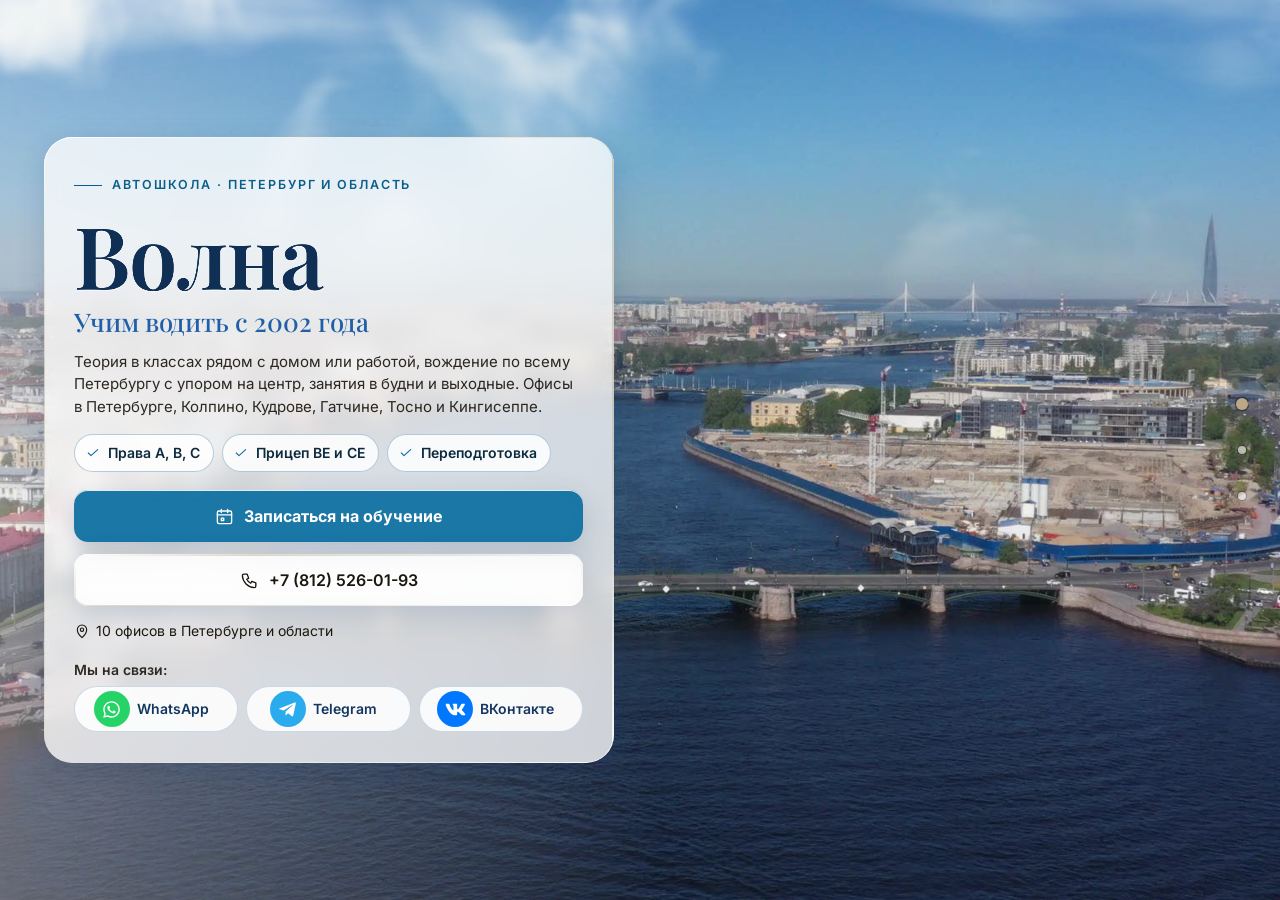
==== index.html @ f3cef734 "Автошкола «Волна»: этап 1 — главная, обучение и цены, как нас найти" ====
<!DOCTYPE html>
<html lang="ru" data-theme="light">
<head>
<meta charset="utf-8">
<meta name="viewport" content="width=device-width, initial-scale=1, viewport-fit=cover">
<title>Автошкола «Волна» — Санкт-Петербург и Ленинградская область</title>
<meta name="description" content="Автошкола «Волна»: обучение вождению с 2002 года, категории A, B, C, BE, CE, переподготовка на C и D. 10 офисов в Петербурге, Колпино, Кудрове, Гатчине, Тосно и Кингисеппе. Телефон +7 (812) 526-01-93.">
<meta name="robots" content="noindex, nofollow, noarchive">
<meta name="geo.region" content="RU-SPE">
<meta name="geo.placename" content="Санкт-Петербург">
<meta name="geo.position" content="59.8944504;30.4585142">
<meta name="ICBM" content="59.8944504, 30.4585142">
<meta property="og:type" content="website">
<meta property="og:locale" content="ru_RU">
<meta property="og:site_name" content="Автошкола «Волна»">
<meta property="og:title" content="Автошкола «Волна» — Санкт-Петербург и Ленинградская область">
<meta property="og:description" content="Автошкола «Волна»: обучение вождению с 2002 года, категории A, B, C, BE, CE, переподготовка на C и D. 10 офисов в Петербурге, Колпино, Кудрове, Гатчине, Тосно и Кингисеппе. Телефон +7 (812) 526-01-93.">
<meta name="twitter:card" content="summary_large_image">
<meta name="twitter:title" content="Автошкола «Волна» — Санкт-Петербург и Ленинградская область">
<meta name="twitter:description" content="Автошкола «Волна»: обучение вождению с 2002 года, категории A, B, C, BE, CE, переподготовка на C и D. 10 офисов в Петербурге, Колпино, Кудрове, Гатчине, Тосно и Кингисеппе. Телефон +7 (812) 526-01-93.">
<meta name="theme-color" content="#f1f8fc">
<link rel="icon" href="data:image/svg+xml,%3Csvg%20xmlns%3D%22http%3A//www.w3.org/2000/svg%22%20viewBox%3D%220%200%2064%2064%22%3E%3Crect%20width%3D%2264%22%20height%3D%2264%22%20rx%3D%2214%22%20fill%3D%22%231f5fa8%22/%3E%3Ccircle%20cx%3D%2232%22%20cy%3D%2232%22%20r%3D%2217%22%20fill%3D%22none%22%20stroke%3D%22%23fff%22%20stroke-width%3D%225%22/%3E%3Ccircle%20cx%3D%2232%22%20cy%3D%2232%22%20r%3D%225%22%20fill%3D%22%23ffc54d%22/%3E%3C/svg%3E">
<script>document.documentElement.classList.add('js');try{var _i=parseInt(localStorage.getItem('nb_fs2'),10),_f=[1,1.15,1.3,1.5][_i];if(_f)document.documentElement.style.setProperty('--fs',_f)}catch(e){}</script>
<style id="hero-timing">:root{--hero-d:1.2s}</style>
<link rel="preload" as="image" href="img/hero-poster.jpg" fetchpriority="high">
<!-- шрифты лежат внутри сайта: Google Fonts у российской аудитории режется -->
<style>
@font-face{font-family:'Inter';font-style:normal;font-weight:400;font-display:swap;src:url(assets/fonts/inter-400-cyrillic-ext.woff2) format('woff2');unicode-range:U+0460-052F, U+1C80-1C8A, U+20B4, U+2DE0-2DFF, U+A640-A69F, U+FE2E-FE2F}
@font-face{font-family:'Inter';font-style:normal;font-weight:400;font-display:swap;src:url(assets/fonts/inter-400-cyrillic.woff2) format('woff2');unicode-range:U+0301, U+0400-045F, U+0490-0491, U+04B0-04B1, U+2116}
@font-face{font-family:'Inter';font-style:normal;font-weight:400;font-display:swap;src:url(assets/fonts/inter-400-latin-ext.woff2) format('woff2');unicode-range:U+0100-02BA, U+02BD-02C5, U+02C7-02CC, U+02CE-02D7, U+02DD-02FF, U+0304, U+0308, U+0329, U+1D00-1DBF, U+1E00-1E9F, U+1EF2-1EFF, U+2020, U+20A0-20AB, U+20AD-20C0, U+2113, U+2C60-2C7F, U+A720-A7FF}
@font-face{font-family:'Inter';font-style:normal;font-weight:400;font-display:swap;src:url(assets/fonts/inter-400-latin.woff2) format('woff2');unicode-range:U+0000-00FF, U+0131, U+0152-0153, U+02BB-02BC, U+02C6, U+02DA, U+02DC, U+0304, U+0308, U+0329, U+2000-206F, U+20AC, U+2122, U+2191, U+2193, U+2212, U+2215, U+FEFF, U+FFFD}
@font-face{font-family:'Inter';font-style:normal;font-weight:500;font-display:swap;src:url(assets/fonts/inter-500-cyrillic-ext.woff2) format('woff2');unicode-range:U+0460-052F, U+1C80-1C8A, U+20B4, U+2DE0-2DFF, U+A640-A69F, U+FE2E-FE2F}
@font-face{font-family:'Inter';font-style:normal;font-weight:500;font-display:swap;src:url(assets/fonts/inter-500-cyrillic.woff2) format('woff2');unicode-range:U+0301, U+0400-045F, U+0490-0491, U+04B0-04B1, U+2116}
@font-face{font-family:'Inter';font-style:normal;font-weight:500;font-display:swap;src:url(assets/fonts/inter-500-latin-ext.woff2) format('woff2');unicode-range:U+0100-02BA, U+02BD-02C5, U+02C7-02CC, U+02CE-02D7, U+02DD-02FF, U+0304, U+0308, U+0329, U+1D00-1DBF, U+1E00-1E9F, U+1EF2-1EFF, U+2020, U+20A0-20AB, U+20AD-20C0, U+2113, U+2C60-2C7F, U+A720-A7FF}
@font-face{font-family:'Inter';font-style:normal;font-weight:500;font-display:swap;src:url(assets/fonts/inter-500-latin.woff2) format('woff2');unicode-range:U+0000-00FF, U+0131, U+0152-0153, U+02BB-02BC, U+02C6, U+02DA, U+02DC, U+0304, U+0308, U+0329, U+2000-206F, U+20AC, U+2122, U+2191, U+2193, U+2212, U+2215, U+FEFF, U+FFFD}
@font-face{font-family:'Inter';font-style:normal;font-weight:600;font-display:swap;src:url(assets/fonts/inter-600-cyrillic-ext.woff2) format('woff2');unicode-range:U+0460-052F, U+1C80-1C8A, U+20B4, U+2DE0-2DFF, U+A640-A69F, U+FE2E-FE2F}
@font-face{font-family:'Inter';font-style:normal;font-weight:600;font-display:swap;src:url(assets/fonts/inter-600-cyrillic.woff2) format('woff2');unicode-range:U+0301, U+0400-045F, U+0490-0491, U+04B0-04B1, U+2116}
@font-face{font-family:'Inter';font-style:normal;font-weight:600;font-display:swap;src:url(assets/fonts/inter-600-latin-ext.woff2) format('woff2');unicode-range:U+0100-02BA, U+02BD-02C5, U+02C7-02CC, U+02CE-02D7, U+02DD-02FF, U+0304, U+0308, U+0329, U+1D00-1DBF, U+1E00-1E9F, U+1EF2-1EFF, U+2020, U+20A0-20AB, U+20AD-20C0, U+2113, U+2C60-2C7F, U+A720-A7FF}
@font-face{font-family:'Inter';font-style:normal;font-weight:600;font-display:swap;src:url(assets/fonts/inter-600-latin.woff2) format('woff2');unicode-range:U+0000-00FF, U+0131, U+0152-0153, U+02BB-02BC, U+02C6, U+02DA, U+02DC, U+0304, U+0308, U+0329, U+2000-206F, U+20AC, U+2122, U+2191, U+2193, U+2212, U+2215, U+FEFF, U+FFFD}
@font-face{font-family:'Inter';font-style:normal;font-weight:700;font-display:swap;src:url(assets/fonts/inter-700-cyrillic-ext.woff2) format('woff2');unicode-range:U+0460-052F, U+1C80-1C8A, U+20B4, U+2DE0-2DFF, U+A640-A69F, U+FE2E-FE2F}
@font-face{font-family:'Inter';font-style:normal;font-weight:700;font-display:swap;src:url(assets/fonts/inter-700-cyrillic.woff2) format('woff2');unicode-range:U+0301, U+0400-045F, U+0490-0491, U+04B0-04B1, U+2116}
@font-face{font-family:'Inter';font-style:normal;font-weight:700;font-display:swap;src:url(assets/fonts/inter-700-latin-ext.woff2) format('woff2');unicode-range:U+0100-02BA, U+02BD-02C5, U+02C7-02CC, U+02CE-02D7, U+02DD-02FF, U+0304, U+0308, U+0329, U+1D00-1DBF, U+1E00-1E9F, U+1EF2-1EFF, U+2020, U+20A0-20AB, U+20AD-20C0, U+2113, U+2C60-2C7F, U+A720-A7FF}
@font-face{font-family:'Inter';font-style:normal;font-weight:700;font-display:swap;src:url(assets/fonts/inter-700-latin.woff2) format('woff2');unicode-range:U+0000-00FF, U+0131, U+0152-0153, U+02BB-02BC, U+02C6, U+02DA, U+02DC, U+0304, U+0308, U+0329, U+2000-206F, U+20AC, U+2122, U+2191, U+2193, U+2212, U+2215, U+FEFF, U+FFFD}
@font-face{font-family:'Playfair Display';font-style:normal;font-weight:500;font-display:swap;src:url(assets/fonts/playfair-display-500-cyrillic.woff2) format('woff2');unicode-range:U+0301, U+0400-045F, U+0490-0491, U+04B0-04B1, U+2116}
@font-face{font-family:'Playfair Display';font-style:normal;font-weight:500;font-display:swap;src:url(assets/fonts/playfair-display-500-latin-ext.woff2) format('woff2');unicode-range:U+0100-02BA, U+02BD-02C5, U+02C7-02CC, U+02CE-02D7, U+02DD-02FF, U+0304, U+0308, U+0329, U+1D00-1DBF, U+1E00-1E9F, U+1EF2-1EFF, U+2020, U+20A0-20AB, U+20AD-20C0, U+2113, U+2C60-2C7F, U+A720-A7FF}
@font-face{font-family:'Playfair Display';font-style:normal;font-weight:500;font-display:swap;src:url(assets/fonts/playfair-display-500-latin.woff2) format('woff2');unicode-range:U+0000-00FF, U+0131, U+0152-0153, U+02BB-02BC, U+02C6, U+02DA, U+02DC, U+0304, U+0308, U+0329, U+2000-206F, U+20AC, U+2122, U+2191, U+2193, U+2212, U+2215, U+FEFF, U+FFFD}
@font-face{font-family:'Playfair Display';font-style:normal;font-weight:600;font-display:swap;src:url(assets/fonts/playfair-display-600-cyrillic.woff2) format('woff2');unicode-range:U+0301, U+0400-045F, U+0490-0491, U+04B0-04B1, U+2116}
@font-face{font-family:'Playfair Display';font-style:normal;font-weight:600;font-display:swap;src:url(assets/fonts/playfair-display-600-latin-ext.woff2) format('woff2');unicode-range:U+0100-02BA, U+02BD-02C5, U+02C7-02CC, U+02CE-02D7, U+02DD-02FF, U+0304, U+0308, U+0329, U+1D00-1DBF, U+1E00-1E9F, U+1EF2-1EFF, U+2020, U+20A0-20AB, U+20AD-20C0, U+2113, U+2C60-2C7F, U+A720-A7FF}
@font-face{font-family:'Playfair Display';font-style:normal;font-weight:600;font-display:swap;src:url(assets/fonts/playfair-display-600-latin.woff2) format('woff2');unicode-range:U+0000-00FF, U+0131, U+0152-0153, U+02BB-02BC, U+02C6, U+02DA, U+02DC, U+0304, U+0308, U+0329, U+2000-206F, U+20AC, U+2122, U+2191, U+2193, U+2212, U+2215, U+FEFF, U+FFFD}
/* ===== Notary site — generator stylesheet (light warm base, dark theme by toggle) ===== */
:root{
  --p100:#665230; --p90:#97825e; --p80:#bba887; --p70:#c2b9a9; --p50:#dad5ce; --p40:#e0dedb;
  --p30:#eeece9; --p20:#f1f1f0; --p10:#f8f8f8; --n100:#0e0f11; --n90:#3c404b; --n10:#fff;

  --bg:var(--p10); --bg2:var(--p20); --bg3:var(--p30); --card:var(--n10); --text:var(--n100); --muted:var(--n90);
  --line:var(--p50); --line2:var(--p40); --accent:var(--p90); --accent-d:var(--p100); --accent-l:var(--p80); --accent-soft:var(--p30);
  --on-accent:#fff; --shadow:0 1px 10px rgba(51,51,51,.10); --shadow-lg:0 12px 40px rgba(30,24,10,.14);
  --hero-ov1:rgba(14,15,17,.72); --hero-ov2:rgba(14,15,17,.30); --sec-ov:rgba(248,248,248,.72);
  --ok:#2e8b57; --bad:#b4453b;
  /* те же цвета составляющими: rgba() понимают все браузеры, color-mix() — нет */
  --bg-rgb:248,248,248; --card-rgb:255,255,255; --accent-rgb:151,130,94; --ok-rgb:46,139,87;

  --zc:var(--fs); --fs:1; --vwu:calc(1vw / var(--fs)); --vhu:calc(1vh / var(--fs));   /* масштаб текста (А−/А+) и «честные» vw/vh под ним */
  --hdr-h:68px; --bar-h:70px; --vh:calc(100*var(--vhu)); --gap:24px; --radius:14px; --radius-s:10px;
  --font:"Inter",Tahoma,Arial,sans-serif; --serif:"Playfair Display",Georgia,"Times New Roman",serif;
  --ease:cubic-bezier(.65,.05,.36,1); --speed:520ms;
}
html[data-theme="dark"]{
  --bg:#17150f; --bg2:#1d1a13; --bg3:#252117; --card:#221e15; --text:#f1ebdf; --muted:#b9ae98;
  --line:#3a3325; --line2:#2f2a1e; --accent:#c9b17f; --accent-d:#e0cf9f; --accent-l:#8d7b58; --accent-soft:#2a251a;
  --on-accent:#17150f; --shadow:0 1px 12px rgba(0,0,0,.45); --shadow-lg:0 14px 40px rgba(0,0,0,.55);
  --hero-ov1:rgba(10,9,6,.80); --hero-ov2:rgba(10,9,6,.40); --sec-ov:rgba(16,15,12,.76);
  --bg-rgb:23,21,15; --card-rgb:34,30,21; --accent-rgb:201,177,127;
}

*,*::before,*::after{box-sizing:border-box}
/* А−/А+: весь сайт — шапка, плашки, меню, формы, окна — растёт пропорционально, как при увеличении масштаба в браузере */
html{-webkit-text-size-adjust:100%;scroll-behavior:auto;zoom:var(--fs,1)}
html,body{height:100%;margin:0;overflow:hidden;background:var(--bg);color:var(--text);
  font-family:var(--font);font-size:16px;line-height:1.55;-webkit-font-smoothing:antialiased}
body{overscroll-behavior:none;position:relative}
a{color:inherit;text-decoration:none}
img{display:block;max-width:100%}
button{font:inherit;color:inherit;background:none;border:0;padding:0;cursor:pointer}
input,select,textarea{font:inherit;color:inherit}
h1,h2,h3,h4,p{margin:0}
ul{margin:0;padding:0;list-style:none}
svg{display:block}
.ico{width:22px;height:22px;stroke:currentColor;fill:none;stroke-width:1.7;stroke-linecap:round;stroke-linejoin:round;flex:none}
.vh{position:absolute!important;width:1px;height:1px;overflow:hidden;clip:rect(0 0 0 0);white-space:nowrap}

/* ---------- typography helpers ---------- */
.kicker{display:inline-flex;align-items:center;gap:10px;font-size:13px;font-weight:600;letter-spacing:.14em;text-transform:uppercase;color:var(--accent)}
.kicker::before{content:"";width:28px;height:1px;background:var(--accent)}
.h2{font-size:clamp(26px,calc(3.2*var(--vwu,1vw)),40px);font-weight:600;letter-spacing:-.02em;line-height:1.12;margin-top:10px}
.lead{color:var(--muted);font-size:17px;max-width:640px;margin-top:12px}
.sec-head{margin-bottom:28px}
#contacts .sec-head{margin-bottom:18px}

/* ---------- buttons ---------- */
.btn{display:inline-flex;align-items:center;justify-content:center;gap:10px;min-height:48px;padding:0 22px;border-radius:999px;
  font-weight:600;font-size:15px;line-height:1;border:1.5px solid transparent;transition:background .25s,color .25s,border-color .25s,transform .2s,box-shadow .25s;white-space:nowrap}
.btn:active{transform:translateY(1px)}
.btn-primary{background:var(--accent-d);color:var(--on-accent);border-color:var(--accent-d)}
.btn-primary:hover{background:var(--accent);border-color:var(--accent);color:#fff}
html[data-theme="dark"] .btn-primary:hover{color:#17150f}
.btn-ghost{border-color:var(--line);color:var(--text);background:var(--card)}
.btn-ghost:hover{border-color:var(--accent);color:var(--accent-d)}
.btn-light{background:rgba(255,255,255,.14);color:#fff;border-color:rgba(255,255,255,.55);backdrop-filter:blur(6px)}
.btn-light:hover{background:#fff;color:var(--n100)}
.btn-white{background:#fff;color:var(--n100);border-color:#fff}
.btn-white:hover{background:var(--p30);border-color:var(--p30)}
.btn .ico{width:18px;height:18px}
.btn-sm{min-height:44px;padding:0 16px;font-size:14px}

/* ---------- header ---------- */
.hdr{position:fixed;top:0;left:0;right:0;height:var(--hdr-h);z-index:200;display:flex;align-items:center;
  zoom:calc(1 / var(--zc,1)); --vwu:1vw; --vhu:1vh;   /* А−/А+ шапку не трогают: она всегда как при 100 % (страница в zoom, шапка — встречный zoom) */
  background:rgba(var(--bg-rgb),.88);backdrop-filter:blur(12px);-webkit-backdrop-filter:blur(12px);
  border-bottom:1px solid var(--line2);transition:background .3s}
.hdr-in{width:100%;max-width:1280px;margin:0 auto;padding:0 28px;display:flex;align-items:center;gap:24px}
.brand{display:flex;align-items:center;gap:12px;min-width:0;min-height:44px}
.mono-img{object-fit:contain;background:#fff;padding:2px;box-sizing:border-box}
.mono{width:42px;height:42px;border-radius:12px;background:var(--accent-d);color:var(--on-accent);display:grid;place-items:center;
  font-family:var(--serif);font-size:20px;font-weight:600;flex:none;letter-spacing:.02em}
.brand-t{display:flex;flex-direction:column;line-height:1.15;min-width:0}
.brand-n{font-weight:600;font-size:15px;white-space:nowrap;overflow:hidden;text-overflow:ellipsis}
.brand-s{font-size:13px;color:var(--muted);white-space:nowrap;overflow:hidden;text-overflow:ellipsis}
.nav{display:flex;align-items:center;gap:4px;margin-left:auto}
.nav > li{position:relative}
.nav-a{display:inline-flex;align-items:center;gap:6px;min-height:44px;padding:10px 12px;border-radius:8px;font-size:14px;font-weight:500;color:var(--text);opacity:.8;transition:opacity .2s,background .2s}
.nav-a:hover,.nav-a.cur,.nav > li.open > .nav-a{opacity:1;background:var(--bg3)}
.nav-a .chev{width:14px;height:14px;transition:transform .25s}
.nav > li.open > .nav-a .chev{transform:rotate(180deg)}
.hdr-tools{display:flex;align-items:center;gap:6px;margin-left:8px}
.tool{width:44px;height:44px;border-radius:10px;display:grid;place-items:center;color:var(--text);opacity:.8;transition:background .2s,opacity .2s}
.tool:hover{background:var(--bg3);opacity:1}
.tool .ico{width:20px;height:20px}
.tool-lang{width:auto;padding:0 10px;gap:6px;font-size:13px;font-weight:600;letter-spacing:.04em;display:flex;align-items:center}
.lang-wrap{position:relative}
.lang-dd{position:absolute;right:0;top:calc(100% + 8px);background:var(--card);border:1px solid var(--line);border-radius:12px;box-shadow:var(--shadow-lg);
  padding:6px;min-width:190px;display:none;z-index:210}
.lang-wrap.open .lang-dd{display:block}
.lang-dd button,.lang-dd a{display:flex;width:100%;align-items:center;gap:10px;min-height:44px;padding:9px 12px;border-radius:8px;font-size:14px;text-align:left}
.lang-dd button:hover,.lang-dd a:hover{background:var(--bg3)}
.lang-dd button.cur,.lang-dd a.cur{color:var(--accent-d);font-weight:600}
.lang-dd b{font-size:13px;letter-spacing:.08em;width:26px;color:var(--muted)}
.hdr-book{margin-left:4px}
.burger{display:none}
.moon,.sun{display:none}
html[data-theme="dark"] .sun{display:block}
html:not([data-theme="dark"]) .moon{display:block}

/* mega menu */
.mega{position:absolute;left:50%;top:calc(100% + 10px);transform:translateX(-50%);width:min(980px,calc(calc(100*var(--vwu,1vw)) - 40px));
  background:var(--card);border:1px solid var(--line);border-radius:16px;box-shadow:var(--shadow-lg);padding:20px;display:none;z-index:210}
.nav > li.open > .mega{display:block}
.mega-head{display:flex;justify-content:space-between;align-items:baseline;gap:16px;padding:0 6px 14px;border-bottom:1px solid var(--line2);margin-bottom:12px}
.mega-head b{font-size:14px}
.mega-head span{font-size:13px;color:var(--muted)}
.mega-grid{display:grid;grid-template-columns:repeat(2,1fr);gap:4px}
.mega-it{display:flex;gap:12px;align-items:flex-start;padding:10px 12px;border-radius:10px;text-align:left;width:100%;transition:background .2s}
.mega-it:hover{background:var(--bg3)}
.mega-it .cic{width:38px;height:38px;border-radius:10px;background:var(--accent-soft);color:var(--accent-d);display:grid;place-items:center;flex:none}
.mega-it .cic .ico{width:20px;height:20px}
.mega-it b{display:block;font-size:14px;font-weight:600}
.mega-it small{display:block;font-size:13px;color:var(--muted);line-height:1.35;margin-top:2px}
.mega-it em{font-style:normal;font-size:13px;color:var(--accent);margin-top:3px;display:block}

/* mobile menu */
.mmenu{position:fixed;top:calc(var(--hdr-h) / var(--zc,1));left:0;right:0;bottom:var(--bar-h);z-index:190;background:var(--bg);overflow-y:auto;padding:14px 18px 30px;display:none}
.mmenu.open{display:block}
.mmenu a,.mmenu .macc > button{display:flex;align-items:center;justify-content:space-between;width:100%;padding:14px 6px;border-bottom:1px solid var(--line2);font-size:17px;font-weight:500;text-align:left}
.mmenu .macc > button .chev{width:18px;height:18px;transition:transform .25s}
.mmenu .macc.open > button .chev{transform:rotate(180deg)}
.mmenu .macc-list{display:none;padding:4px 0 8px}
.mmenu .macc.open .macc-list{display:block}
.mmenu .macc-list button{display:flex;align-items:center;gap:12px;width:100%;padding:11px 8px;border-radius:10px;text-align:left;font-size:15px}
.mmenu .macc-list button:hover{background:var(--bg3)}
.mmenu .macc-list .cic{width:32px;height:32px;border-radius:8px;background:var(--accent-soft);color:var(--accent-d);display:grid;place-items:center;flex:none}
.mmenu .macc-list .cic .ico{width:17px;height:17px}
.mmenu-foot{display:flex;flex-wrap:wrap;gap:8px;margin-top:18px}
.mmenu-foot .btn{flex:1}

/* ---------- full-page scroller ---------- */
.fp{position:relative;width:100%;height:var(--vh);overflow:hidden}
.fp-track{will-change:transform;transition:transform var(--speed) var(--ease)}
.fp-track.no-anim{transition:none}
.sec{position:relative;height:var(--vh);width:100%;overflow:hidden}
.sec-scroll{height:100%;overflow-y:auto;overflow-x:hidden;display:flex;flex-direction:column;
  padding:calc(var(--hdr-h) / var(--zc,1) + 20px) 28px calc(var(--bar-h) + 96px);-webkit-overflow-scrolling:touch;scrollbar-width:thin;scrollbar-color:var(--line) transparent}
.wrap{margin:auto;width:100%;max-width:1180px}
.sec-alt{background:var(--bg2)}

/* reveal animation */
.rv{opacity:0;transform:translateY(18px);transition:opacity .7s ease,transform .7s ease;transition-delay:calc(var(--i,0) * 90ms)}
.sec.active .rv{opacity:1;transform:none}

/* side dots */
.dots{position:fixed;right:16px;top:50%;transform:translateY(-50%);z-index:150;display:flex;flex-direction:column;gap:2px}
.dots button{position:relative;width:44px;height:44px;display:grid;place-items:center}
.dots button::after{content:"";width:8px;height:8px;border-radius:50%;background:var(--muted);opacity:.45;transition:transform .25s,opacity .25s,background .25s}
.dots button:hover::after{opacity:.9}
.dots button.cur::after{background:var(--accent);opacity:1;transform:scale(1.5)}
.dots button span{position:absolute;right:32px;top:50%;transform:translateY(-50%) translateX(6px);background:var(--n100);color:#fff;font-size:13px;
  padding:5px 10px;border-radius:6px;white-space:nowrap;opacity:0;pointer-events:none;transition:opacity .2s,transform .2s}
.dots button:hover span{opacity:1;transform:translateY(-50%)}
.sec-hero ~ .dots{color:#fff}
body[data-sec="0"] .dots button::after{background:#fff}
body[data-sec="0"] .dots button.cur::after{background:var(--p80)}

.sec:not(.sec-hero) .sec-scroll{position:relative;z-index:1}

.status{display:inline-flex;align-items:center;gap:8px;padding:8px 14px 8px 10px;border-radius:999px;background:rgba(255,255,255,.12);border:1px solid rgba(255,255,255,.28);font-size:13px;backdrop-filter:blur(6px)}
.status i{width:9px;height:9px;border-radius:50%;background:#7bd389;box-shadow:0 0 0 3px rgba(123,211,137,.28)}
.status.closed i{background:#f08a7e;box-shadow:0 0 0 3px rgba(240,138,126,.28)}
.status.soon i{background:#f0c674;box-shadow:0 0 0 3px rgba(240,198,116,.28)}
.status span{opacity:.85}
.addr-link{display:inline-flex;align-items:center;gap:6px;border-bottom:1px solid currentColor;padding:13px 0 14px;margin:-13px 0 -14px;transition:color .2s}
.addr-link:hover{color:var(--accent)}
.addr-link .ico{width:16px;height:16px}

/* ---------- services ---------- */
.svc-grid{display:grid;grid-template-columns:repeat(5,1fr);gap:14px}
.svc{display:flex;flex-direction:column;align-items:flex-start;gap:10px;padding:18px 16px 16px;border-radius:var(--radius);background:var(--card);border:1px solid var(--line2);
  text-align:left;min-height:170px;transition:transform .25s,box-shadow .25s,border-color .25s;position:relative}
.svc:hover{transform:translateY(-3px);box-shadow:var(--shadow-lg);border-color:var(--accent-l)}
.svc .cic{width:44px;height:44px;border-radius:12px;background:var(--accent-soft);color:var(--accent-d);display:grid;place-items:center}
.svc b{font-size:15px;font-weight:600;line-height:1.3}
.svc small{font-size:13px;color:var(--muted);line-height:1.35}
.svc em{font-style:normal;font-size:13px;color:var(--accent);margin-top:auto;padding-top:6px;display:inline-flex;align-items:center;gap:4px}
.svc em .ico{width:12px;height:12px}

/* ---------- about ---------- */
.about{display:grid;grid-template-columns:1.15fr .85fr;gap:48px;align-items:start}
.about-txt p{color:var(--muted);margin-top:14px;font-size:16px}
.about-txt p:first-of-type{color:var(--text)}
.quote{margin-top:22px;padding:16px 20px;border-left:3px solid var(--accent);background:var(--card);border-radius:0 12px 12px 0;font-family:var(--serif);font-size:18px;line-height:1.45;color:var(--text)}
.creds{display:grid;gap:10px}
.cred{display:flex;gap:14px;align-items:center;padding:14px 16px;border-radius:12px;background:var(--card);border:1px solid var(--line2)}
.cred .cic{width:40px;height:40px;border-radius:10px;background:var(--accent-soft);color:var(--accent-d);display:grid;place-items:center;flex:none}
.cred .cic .ico{width:20px;height:20px}
.cred small{display:block;font-size:13px;color:var(--muted);text-transform:uppercase;letter-spacing:.06em}
.cred b{display:block;font-size:15px;font-weight:600;line-height:1.3}
.chips{display:flex;flex-wrap:wrap;gap:8px;margin-top:16px}
.chips li{padding:8px 14px;border-radius:999px;border:1px solid var(--accent-l);color:var(--accent-d);font-size:13.5px;font-weight:500;background:var(--card)}
.strong-lbl{margin-top:22px;font-size:13px;text-transform:uppercase;letter-spacing:.1em;color:var(--muted)}

/* ---------- how ---------- */
.steps{display:grid;grid-template-columns:repeat(5,1fr);gap:16px;position:relative;margin-top:14px}
.steps::before{content:"";position:absolute;left:8%;right:8%;top:30px;height:1px;background:var(--line)}
.step{position:relative;padding:0 8px}
.step-n{width:60px;height:60px;border-radius:50%;background:var(--card);border:1.5px solid var(--accent-l);color:var(--accent-d);display:grid;place-items:center;
  font-family:var(--serif);font-size:24px;font-weight:600;position:relative;z-index:1;transition:background .4s,color .4s}
.sec.active .step-n{animation:pop .6s var(--ease) both;animation-delay:calc(var(--i) * 140ms + 150ms)}
@keyframes pop{0%{transform:scale(.6);opacity:0}60%{transform:scale(1.08);opacity:1}100%{transform:scale(1)}}
.step b{display:block;margin-top:16px;font-size:17px;font-weight:600}
.step p{color:var(--muted);font-size:14.5px;margin-top:6px}

/* ---------- reviews ---------- */
.reviews{display:grid;grid-template-columns:300px 1fr;gap:28px;align-items:start}
.rsum{background:var(--card);border:1px solid var(--line2);border-radius:var(--radius);padding:26px 24px;text-align:center}
.rsum .big{font-family:var(--serif);font-size:64px;line-height:1;font-weight:500;color:var(--accent-d)}
.stars{display:inline-flex;gap:3px;--fill:100%}
.stars svg{width:20px;height:20px}
.stars .st{fill:var(--line);stroke:none}
.stars .st.on{fill:#e7b73b}
.stars .st.half{fill:url(#halfgrad)}
.rsum .stars{margin-top:8px}
.rsum p{color:var(--muted);font-size:13.5px;margin-top:10px;line-height:1.4}
.rsum .btn{margin-top:16px;width:100%}
.rsum .gis{display:block;margin:10px 0 -14px;padding:14px 0;font-size:13px;color:var(--accent-d);text-decoration:underline;text-underline-offset:3px}
.rgrid{display:grid;grid-template-columns:repeat(2,1fr);gap:14px}
.rev{background:var(--card);border:1px solid var(--line2);border-radius:var(--radius);padding:20px;display:flex;flex-direction:column;gap:10px}
.rev .stars svg{width:15px;height:15px}
.rev p{font-size:14.5px;line-height:1.5;flex:1}
.rev p::before{content:"“";font-family:var(--serif);color:var(--accent);font-size:22px;line-height:0;margin-right:4px;vertical-align:-6px}
.rev-meta{display:flex;flex-wrap:wrap;justify-content:space-between;gap:4px 10px;align-items:baseline;font-size:13px;color:var(--muted)}
.rev-meta b{color:var(--text);font-weight:600}
.rev-src{display:inline-flex;align-items:center;gap:5px;white-space:nowrap;margin-left:auto}
.rev-src i{width:6px;height:6px;border-radius:50%;background:var(--accent)}
.rev-sample{color:var(--muted);font-style:italic;opacity:.85}
.rev-real{color:var(--accent-d);font-weight:600}
.rev-real i{background:var(--ok)}
.rev-is-real{border-color:var(--accent-l)}
.demo-note{margin-top:14px;max-width:760px;font-size:13.5px;line-height:1.45;color:var(--muted);background:var(--accent-soft);
  border-left:3px solid var(--accent);border-radius:0 8px 8px 0;padding:8px 12px}
.rnote{margin-top:14px;font-size:13px;color:var(--muted)}

/* ---------- faq ---------- */
.faq{display:grid;grid-template-columns:1fr 1fr;gap:0 32px;align-items:start}
.faq-col{display:flex;flex-direction:column}
.fq{border-bottom:1px solid var(--line)}
.fq > button{display:flex;width:100%;align-items:center;justify-content:space-between;gap:16px;min-height:44px;padding:16px 4px;text-align:left;font-weight:600;font-size:15.5px;line-height:1.35}
.fq > button .pl{width:26px;height:26px;border-radius:50%;border:1px solid var(--line);display:grid;place-items:center;flex:none;color:var(--accent-d);transition:transform .3s,background .3s}
.fq > button .pl .ico{width:14px;height:14px}
.fq.open > button .pl{transform:rotate(45deg);background:var(--accent-soft)}
.fq-a{display:grid;grid-template-rows:0fr;transition:grid-template-rows .35s var(--ease)}
.fq.open .fq-a{grid-template-rows:1fr}
.fq-a > div{overflow:hidden}
.fq-a p{color:var(--muted);font-size:14.5px;padding:0 4px 16px;line-height:1.55}
.fq-a .faq-note{font-size:13px;color:var(--accent-d);padding-bottom:6px}
.fq-a .faq-note:empty{display:none}

/* ---------- contacts ---------- */
.contacts{display:grid;grid-template-columns:1fr 1.05fr 1fr;gap:18px;align-items:stretch}
.contacts .cbox{padding:16px 18px}
.cbox{background:var(--card);border:1px solid var(--line2);border-radius:var(--radius);padding:20px}
.cl{display:grid;gap:12px}
.cl li{display:flex;gap:12px;align-items:flex-start}
.cl .cic{width:36px;height:36px;border-radius:10px;background:var(--accent-soft);color:var(--accent-d);display:grid;place-items:center;flex:none}
.cl .cic .ico{width:18px;height:18px}
.cl small{display:block;font-size:13px;color:var(--muted);text-transform:uppercase;letter-spacing:.06em}
.cl b{display:block;font-weight:500;font-size:15px;line-height:1.4}
.cl a.tel,.cl a.mail{display:block;padding:14px 0;margin:-14px 0}
.cl a.tel:hover,.cl a.mail:hover{color:var(--accent-d)}
.hours-link{display:inline-block;font-size:13px;color:var(--accent-d);text-decoration:underline;text-underline-offset:3px;padding:14px 0;margin:-14px 0}
.cl .msgs{display:flex;gap:8px;margin-top:4px;flex-wrap:wrap}
.cl .msgs a{display:inline-flex;align-items:center;gap:6px;padding:6px 10px;border-radius:8px;border:1px solid var(--line);font-size:13px;min-height:44px}
.cl .msgs a .ico{width:16px;height:16px}
.mapbox{display:flex;flex-direction:column;gap:12px;padding:12px}
.map{flex:1;min-height:280px;border-radius:10px;overflow:hidden;border:1px solid var(--line);background:var(--bg3);position:relative}
.map iframe{width:100%;height:100%;border:0;position:absolute;inset:0}
.map-actions{display:flex;gap:8px;flex-wrap:wrap}
.map-actions .btn{flex:1;min-height:44px;font-size:14px;padding:0 12px}

/* form */
.form h3{font-size:19px;font-weight:600}
.form .fdesc{color:var(--muted);font-size:13.5px;margin-top:6px}
.fg{display:grid;gap:8px;margin-top:12px}
.f2{display:grid;grid-template-columns:1fr 1fr;gap:10px}
.fld{display:flex;flex-direction:column;gap:4px}
.fld label{font-size:13px;color:var(--muted);font-weight:500}
.fld input,.fld select,.fld textarea{width:100%;background:var(--bg);border:1px solid var(--line);border-radius:10px;padding:8px 12px;font-size:14px;transition:border-color .2s,box-shadow .2s;min-height:44px}
.fld textarea{min-height:48px;resize:vertical}
.fld input:focus,.fld select:focus,.fld textarea:focus{outline:0;border-color:var(--accent);box-shadow:0 0 0 3px rgba(var(--accent-rgb),.22)}
.fld.err input,.fld.err select{border-color:var(--bad)}
.ferr{font-size:13px;color:var(--bad);display:none}
.fld.err .ferr{display:block}
.fnote{font-size:13px;color:var(--muted);margin-top:8px;line-height:1.4}
.fok{display:none;margin-top:10px;padding:10px 12px;border-radius:10px;background:rgba(var(--ok-rgb),.12);color:var(--ok);font-size:13.5px}
.fok.show{display:block}

.foot{margin-top:18px;padding-top:12px;padding-left:250px;flex-wrap:nowrap;align-items:flex-start;border-top:1px solid var(--line2);display:flex;justify-content:space-between;gap:16px;flex-wrap:wrap;font-size:13px;color:var(--muted)}
.foot p{max-width:none}
.foot .fl{white-space:nowrap;flex:none}
.foot .fl a{margin-left:14px;padding:14px 0;margin-top:-14px;margin-bottom:-14px;display:inline-block;min-width:44px;text-align:center;text-decoration:underline;text-underline-offset:3px}

/* ---------- bottom bar ---------- */
.bar{position:fixed;inset:auto 0 0;z-index:300;background:var(--card);box-shadow:0 -1px 10px rgba(51,51,51,.1);border-top:1px solid var(--line2);
  padding:6px 0;padding-bottom:calc(6px + env(safe-area-inset-bottom,0px))}
.bar-in{display:flex;justify-content:space-around;align-items:center;max-width:1080px;margin:0 auto}
.bi{display:flex;flex-direction:column;align-items:center;gap:5px;padding:8px 24px;border-radius:10px;font-size:13.5px;line-height:1;color:var(--text);opacity:.65;
  transition:opacity .3s,background .3s,color .3s;flex:1;max-width:190px;min-width:0}
.bi span{white-space:nowrap;max-width:100%;overflow:hidden;text-overflow:ellipsis}
.bi .ico{width:24px;height:24px}
.bi:hover{opacity:1;background:var(--bg3)}
.bi.cur{opacity:1;color:var(--accent-d)}


/* ---------- modals ---------- */
.modal{position:fixed;inset:0;z-index:400;background:rgba(14,15,17,.62);display:none;align-items:center;justify-content:center;padding:20px}
.modal.open{display:flex}
.mbox{background:var(--card);color:var(--text);border-radius:18px;width:100%;max-width:560px;max-height:min(calc(86*var(--vhu,1vh)),860px);overflow:auto;padding:26px 26px 22px;position:relative;box-shadow:var(--shadow-lg);
  animation:mup .3s var(--ease)}
@keyframes mup{from{opacity:0;transform:translateY(16px) scale(.98)}to{opacity:1;transform:none}}
.mbox-lg{max-width:760px}
.mclose{position:absolute;top:12px;right:12px;width:44px;height:44px;border-radius:50%;display:grid;place-items:center;color:var(--muted)}
.mclose:hover{background:var(--bg3);color:var(--text)}
.mbox h3{font-size:22px;font-weight:600;padding-right:36px}
.mbox .msub{color:var(--muted);font-size:14px;margin-top:4px}
.hours-t{width:100%;border-collapse:collapse;margin-top:16px;font-size:15px}
.hours-t td{padding:9px 6px;border-bottom:1px solid var(--line2)}
.hours-t td:last-child{text-align:right;font-weight:500;white-space:nowrap}
.hours-t tr.today td{color:var(--accent-d);font-weight:600}
.hours-t tr.today td:first-child::after{content:" · " attr(data-today);font-weight:400;font-size:13px;color:var(--muted)}
.hours-t tr.off td:last-child{color:var(--muted);font-weight:400}
.mnote{margin-top:14px;padding:12px 14px;border-radius:10px;background:var(--bg2);font-size:13.5px;color:var(--muted)}
.mnote b{display:block;color:var(--text);margin-bottom:3px;font-size:13px}
.mcontacts{display:flex;flex-wrap:wrap;gap:8px;margin-top:14px}
.mcontacts a{display:inline-flex;align-items:center;gap:7px;min-height:44px;padding:9px 13px;border-radius:10px;border:1px solid var(--line);font-size:13.5px}
.mcontacts a .ico{width:16px;height:16px}
.mcontacts a:hover{border-color:var(--accent)}
/* способы записи: позвонить, написать на почту, заказать обратный звонок */
.bk-opts{display:grid;gap:10px;margin-top:14px}
.bk-opt{display:flex;align-items:center;gap:14px;min-height:60px;padding:10px 16px;border-radius:14px;border:1px solid var(--line);background:var(--bg3);color:var(--text);font-size:16px;font-weight:600;text-align:left;text-decoration:none;transition:border-color .2s,background .2s}
.bk-opt:hover{border-color:var(--accent);background:var(--accent-soft)}
.bk-opt .ico{width:24px;height:24px;color:var(--accent-d);flex:none}
.bk-opt small{display:block;font-weight:400;font-size:13px;color:var(--muted);margin-top:1px}
.mbox-book{max-width:440px}
/* оплата значками, подпись у общего телефона */
.pay-pills{display:flex;flex-wrap:wrap;gap:6px;margin-top:5px}
.pay-pill{display:inline-flex;align-items:center;gap:6px;padding:4px 11px 4px 9px;border-radius:999px;border:1px solid var(--line);background:var(--bg3);font-size:13px;font-weight:600;line-height:1.3;white-space:nowrap}
.pay-pill .ico{width:15px;height:15px;color:var(--accent-d)}
.pay-pill.pay-logo{background:#fff;border-color:rgba(0,0,0,.12);padding:3px 11px;min-height:28px}
.pay-pill.pay-logo img{display:block;height:17px;width:auto}
.pay-pill.pay-logo img[src$="sbp.svg"]{height:20px}

.brand-t{display:flex;flex-direction:column;justify-content:center;gap:2px;line-height:1.1;min-width:0}
.brand-s{display:block;font-size:10.5px;font-weight:600;letter-spacing:.16em;text-transform:uppercase;color:var(--muted);white-space:nowrap;overflow:visible;text-overflow:clip}
.brand-n{font-size:16px;font-weight:600;white-space:nowrap;overflow:visible;text-overflow:clip}
.nav-a{white-space:nowrap}
#navServices{position:static}
.mega{max-height:calc(calc(100*var(--vhu,1vh)) - var(--hdr-h) - 24px);overflow-y:auto;top:calc(100% + 6px);width:min(980px,calc(calc(100*var(--vwu,1vw)) - 32px))}
@media screen and (max-width:760px){.mega-grid{grid-template-columns:1fr}}
@media screen and (max-width:479px){.brand-t{display:flex}.brand-s{font-size:9px;letter-spacing:.14em}.brand-n{font-size:12.5px;white-space:normal;line-height:1.12}}
.bk-inline{grid-template-columns:repeat(3,1fr);gap:8px}
.bk-inline .bk-opt{flex-direction:column;justify-content:center;gap:5px;min-height:76px;padding:9px 6px;font-size:13.5px;text-align:center;line-height:1.2}
.bk-inline .bk-opt .ico{width:22px;height:22px}
.bk-inline .bk-opt small{display:none}
/* services modal */
.svc-list{margin-top:16px;display:grid;grid-template-columns:1fr 1fr;gap:6px}
.svc-list button{display:flex;gap:10px;align-items:center;width:100%;min-height:44px;text-align:left;padding:10px 12px;border-radius:10px;font-size:14px;line-height:1.35;border:1px solid var(--line2);background:var(--bg)}
.svc-list button:hover{border-color:var(--accent);background:var(--accent-soft)}
.svc-list button .ico{width:16px;height:16px;color:var(--accent);margin-top:2px}
.mhint{font-size:13px;color:var(--muted);margin-top:12px}
.mhead{display:flex;gap:14px;align-items:center;padding-right:36px}
.mhead .cic{width:48px;height:48px;border-radius:12px;background:var(--accent-soft);color:var(--accent-d);display:grid;place-items:center;flex:none}

/* ---------- responsive ---------- */
@media (max-width:1200px){
  .svc-grid{grid-template-columns:repeat(5,1fr)}
  .svc{min-height:160px;padding:14px}
  .svc small{display:none}
}
@media screen and (max-width:991px){
  :root{--hdr-h:62px}
  .nav,.hdr-book{display:none}
  .burger{display:grid}
  .hdr-in{padding:0 18px;gap:12px}
}
@media (max-width:991px){
  :root{--bar-h:64px}
  .sec-scroll{padding:calc(var(--hdr-h) / var(--zc,1) + 16px) 22px calc(var(--bar-h) + 96px)}
  .dots{right:8px;gap:8px}
  .dots button span{display:none}
  .svc-grid{grid-template-columns:repeat(3,1fr);gap:10px}
  .svc{min-height:0}
  .about{grid-template-columns:1fr;gap:22px}
  .steps{grid-template-columns:repeat(5,1fr);gap:10px}
  .step-n{width:48px;height:48px;font-size:20px}
  .step b{font-size:15px}.step p{font-size:13px}
  .reviews{grid-template-columns:1fr;gap:16px}
  .rsum{display:flex;align-items:center;gap:18px;text-align:left;padding:16px 18px}
  .rsum .big{font-size:44px}.rsum .stars{margin:0}.rsum p{margin:0;flex:1}.rsum .btn{margin:0;width:auto}.rsum .gis{display:none}
  .faq{grid-template-columns:1fr;gap:0}
  .contacts{grid-template-columns:1fr 1fr}
  .foot{padding-left:0}
  .contacts .form{grid-column:1 / -1}
  .map{min-height:240px}
  .bi{padding:10px 12px;font-size:13px}
}
@media (max-width:767px){
  :root{--bar-h:62px}
  .h2{font-size:26px}
  .lead{font-size:15px}
  .sec-head{margin-bottom:18px}
  .sec-scroll{padding-left:16px;padding-right:16px}
  .svc-grid{grid-template-columns:repeat(2,1fr);gap:10px}
  .svc{padding:12px;gap:8px}
  .svc .cic{width:36px;height:36px}
  .svc b{font-size:13.5px}
  .svc em{display:none}
  .steps{grid-template-columns:1fr;gap:12px}
  .steps::before{left:24px;right:auto;top:10px;bottom:10px;height:auto;width:1px}
  .step{display:grid;grid-template-columns:48px 1fr;gap:14px;align-items:start;padding:0}
  .step-n{grid-row:1 / span 2}
  .step b{margin-top:10px;grid-column:2}
  .step p{grid-column:2;margin-top:2px}
  .rgrid{display:flex;overflow-x:auto;gap:12px;scroll-snap-type:x mandatory;padding-bottom:8px;margin:0 -16px;padding-left:16px;padding-right:16px;scrollbar-width:none}
  .rgrid::-webkit-scrollbar{display:none}
  .rev{flex:0 0 82%;scroll-snap-align:start}
  .rsum{flex-wrap:wrap;gap:12px}
  .rsum p{flex-basis:100%}
  .contacts{grid-template-columns:1fr;gap:14px}
  .contacts .form{grid-column:auto}
  .cbox{padding:16px}
  .map{min-height:220px}
  .f2{grid-template-columns:1fr}
  .foot{flex-direction:column;gap:8px;padding-left:0}
  .bi{padding:8px 4px;font-size:13px;gap:4px}
  .bi .ico{width:22px;height:22px}
  .sec-scroll{padding-bottom:calc(var(--bar-h) + 66px)}
  .mmenu{padding-bottom:80px}
  .demo-note{font-size:13px;padding:7px 10px}
  .mbox{padding:22px 18px 18px;border-radius:16px}
  .svc-list{grid-template-columns:1fr}
  .dots{right:6px;gap:0}
  .dots button{width:44px;height:44px}
  .dots button::after{width:6px;height:6px}
}
@media screen and (max-width:479px){
  :root{--hdr-h:58px}
  .mono{width:36px;height:36px;font-size:17px;border-radius:10px}
  .brand-n{font-size:14px}
  /* тапы в шапке доведены до 44px (см. .tool ниже) — на самой узкой ширине
     текстовому названию рядом с логотипом уже не хватает места без обрезки,
     поэтому в шапке оставляем только логотип-ссылку */
  .tool{width:44px;height:44px}
  .tool-lang{padding:0 8px;width:auto}
  .tool-lang .ico{display:none}
}
@media (max-width:479px){
  :root{--bar-h:60px}
  .svc{padding:11px 10px}
  .svc b{font-size:13px}
  .bi{padding:6px 2px;font-size:13px;gap:4px;width:100%;max-width:none;letter-spacing:-.01em}
  .bi .ico{width:20px;height:20px}
  .bar{padding:5px 0}
  .cl b{font-size:14px}
}
@media (max-height:640px) and (min-width:768px){
  .svc{min-height:0}
}
@media (prefers-reduced-motion:reduce){
  .fp-track{transition-duration:0s}
  .rv{transition:none;opacity:1;transform:none}
}


/* пометка «демонстрационный проект» в подвале */
.foot-demo{margin-top:.5em;font-size:13px;line-height:1.45;opacity:.62}
.foot-demo a{padding:14px 0;margin:-14px 0;display:inline-block;min-width:44px;text-decoration:underline}

/* --- материалы конторы (перенесённый контент клиента) --- */
.info-links{display:flex;flex-wrap:wrap;gap:10px;justify-content:center;margin-top:26px}
.info-links .ilink{display:inline-flex;align-items:center;gap:8px;min-height:44px;padding:9px 16px;border-radius:999px;border:1px solid var(--line);background:var(--card);color:var(--text);font:inherit;font-size:14px;cursor:pointer;transition:background .2s,border-color .2s}
.info-links .ilink:hover{border-color:var(--accent-d);background:var(--bg-alt)}
.info-tabs{display:flex;flex-wrap:wrap;gap:8px;margin:14px 0 4px}
.info-tabs button{min-height:44px;padding:7px 13px;border-radius:999px;border:1px solid var(--line);background:transparent;color:var(--text);font:inherit;font-size:13px;cursor:pointer}
.info-tabs button[aria-selected="true"]{background:var(--accent-d);border-color:var(--accent-d);color:#fff}
.info-body{max-height:min(calc(56*var(--vhu,1vh)),520px);overflow:auto;margin-top:10px;padding-right:4px}
.info-note{font-size:13px;opacity:.7;margin:6px 0 10px}
.info-i{border-bottom:1px solid var(--line)}
.info-i > button{width:100%;display:flex;justify-content:space-between;align-items:center;gap:12px;padding:13px 2px;background:none;border:0;color:inherit;font:inherit;font-weight:600;text-align:left;cursor:pointer}
.info-i > button .pl{width:26px;height:26px;border-radius:50%;border:1px solid var(--line);display:grid;place-items:center;flex:none;color:var(--accent-d);transition:transform .3s,background .3s}
.info-i > button .pl .ico{width:14px;height:14px}
.info-i.open > button .pl{transform:rotate(45deg);background:var(--accent-soft)}
.info-i > div{display:none;padding:0 2px 14px;font-size:15px;line-height:1.62}
.info-i.open > div{display:block}
.info-i p{margin:0 0 10px}
.info-i h4{margin:14px 0 6px;font-size:15px}
.info-i ul{margin:0 0 10px;padding-left:20px}
.info-i li{margin:0 0 5px}
.info-i table{width:100%;border-collapse:collapse;margin:0 0 12px;font-size:14px}
.info-i th,.info-i td{border:1px solid var(--line);padding:7px 9px;text-align:left;vertical-align:top}
.info-f{display:inline-flex;align-items:center;gap:7px;margin:0 8px 8px 0;min-height:44px;padding:7px 12px;border:1px solid var(--line);border-radius:8px;font-size:13px;text-decoration:none;color:var(--accent-d)}
.info-src{display:block;font-size:13px;opacity:.55;margin-top:8px}

/* мобильный: экран должен помещаться целиком, без прокрутки внутри секции —
   поэтому убираем самое объёмное (встроенная карта заменяется кнопкой) и поджимаем формы */
@media (max-width:760px){
  .mapbox .map{display:none}
  .mapbox{padding:0;background:none;border:0}
  /* карточка со списком контактов на телефоне не нужна: адрес, телефон, часы —
     в нижней плашке; прячем её целиком, иначе остаётся пустая рамка */
  #contacts .cbox-info{display:none}
  .foot{padding-left:0;font-size:13px;gap:8px}
  .foot .fl{white-space:normal;flex:1 1 auto}
  .foot .fl a{margin:-14px 12px -14px 0;padding:14px 0;display:inline-block}
  .form .fld{margin-bottom:8px}
  .reviews .rev:nth-child(n+4){display:none}
  .creds .cred:nth-child(n+4){display:none}
  /* второстепенное на телефоне убираем: метро и оплата есть в модалке часов,
     язык и удобное время можно написать в комментарии */
  .cl li.li-metro,.cl li.li-payment{display:none}
  .fld-lang,.fld-time{display:none}
  .foot [data-i18n="foot_disclaimer"]{display:none}
  .foot{padding-top:10px;font-size:13px}
  #about .sec-head .lead,#contacts .sec-head .lead,.form .fnote{display:none}
  /* на телефоне адрес, часы и телефоны всегда под рукой в нижней плашке,
     поэтому на экране контактов оставляем форму и кнопки карты */
  #about .quote,#about .about-txt p:nth-of-type(3){display:none}
  .creds .cred:nth-child(n+3){display:none}
}

/* ---------- размер текста и режим для слабовидящих ---------- */
.tool-a span{font-weight:700;font-size:13px;line-height:1;letter-spacing:.01em}
#hcBtn[aria-pressed="true"]{border-color:var(--accent-d);color:var(--accent-d)}

html[data-hc="1"]{
  --bg:#000; --bg2:#000; --bg3:#000; --card:#000; --text:#fff; --muted:#fff;
  --line:#fff; --line2:#fff; --accent:#ffe14d; --accent-d:#ffe14d; --accent-l:#ffe14d;
  --accent-soft:#000; --on-accent:#000; --shadow:none; --shadow-lg:none;
  --hero-ov1:rgba(0,0,0,.9); --hero-ov2:rgba(0,0,0,.85); --sec-ov:rgba(0,0,0,.92);
  --bg-rgb:0,0,0; --card-rgb:0,0,0; --accent-rgb:255,225,77;
}
html[data-hc="1"] body{background:#000;color:#fff}
html[data-hc="1"] .sec-bg,html[data-hc="1"] .hero-bg,html[data-hc="1"] .sec-photo{display:none!important}
html[data-hc="1"] *{text-shadow:none!important;box-shadow:none!important;backdrop-filter:none!important}
html[data-hc="1"] .card,html[data-hc="1"] .tool,html[data-hc="1"] .btn,
html[data-hc="1"] .chip,html[data-hc="1"] .tag{border:2px solid #fff!important;background:#000!important;color:#fff!important}
html[data-hc="1"] .btn-primary{background:#ffe14d!important;color:#000!important;border-color:#ffe14d!important}
html[data-hc="1"] .btn-primary *{color:#000!important}
html[data-hc="1"] .sec-scroll :where(p,li,span,small,b,strong,h1,h2,h3,h4,td,th,div){color:#fff!important;opacity:1!important}
html[data-hc="1"] a:not(.btn):not(.nav-a){text-decoration:underline;color:#ffe14d!important}
html[data-hc="1"] :focus-visible{outline:3px solid #ffe14d;outline-offset:2px}

/* палец должен попадать и по ширине, не только по высоте — правило в самом
   конце файла, чтобы точно не быть перебитым медиа-запросами/темой выше */
.tool,.tool-lang,.brand{min-width:44px}

</style>
<link rel="stylesheet" href="css/etalon.css?v=20261112f">
<link rel="stylesheet" href="css/title-b.css?v=20261112f">
<link rel="stylesheet" href="css/nevo.css?v=20261112f">
<link rel="stylesheet" href="css/volna.css?v=1">
<script type="application/ld+json">{"@context": "https://schema.org", "@type": "DrivingSchool", "name": "Автошкола «Волна»", "legalName": "ООО «ВОЛНА»", "foundingDate": "2002", "telephone": ["+7 (812) 526-01-93", "+7 (901) 316-59-13"], "email": "9720538@mail.ru", "sameAs": ["https://vk.com/autovolna", "https://t.me/avto_volna"], "address": {"@type": "PostalAddress", "streetAddress": "Павловская ул., д. 42, лит. А", "addressLocality": "Колпино, Санкт-Петербург", "postalCode": "196650", "addressCountry": "RU"}, "openingHoursSpecification": [{"@type": "OpeningHoursSpecification", "dayOfWeek": ["Monday", "Tuesday", "Wednesday", "Thursday", "Friday"], "opens": "10:00", "closes": "19:00"}, {"@type": "OpeningHoursSpecification", "dayOfWeek": "Saturday", "opens": "10:00", "closes": "17:00"}], "department": [{"@type": "DrivingSchool", "name": "Автошкола «Волна» — Санкт-Петербург, пр. Ударников, д. 49, корп. 1, 2 этаж", "telephone": "+7 (812) 526-01-93", "address": {"@type": "PostalAddress", "streetAddress": "пр. Ударников, д. 49, корп. 1, 2 этаж", "addressLocality": "Санкт-Петербург", "addressCountry": "RU"}, "geo": {"@type": "GeoCoordinates", "latitude": 59.955597, "longitude": 30.491489}}, {"@type": "DrivingSchool", "name": "Автошкола «Волна» — Санкт-Петербург, Шлиссельбургский пр., д. 3, БЦ «Эврика», 2 этаж, оф. 93", "telephone": "+7 (812) 526-01-93", "address": {"@type": "PostalAddress", "streetAddress": "Шлиссельбургский пр., д. 3, БЦ «Эврика», 2 этаж, оф. 93", "addressLocality": "Санкт-Петербург", "addressCountry": "RU"}, "geo": {"@type": "GeoCoordinates", "latitude": 59.841089, "longitude": 30.488947}}, {"@type": "DrivingSchool", "name": "Автошкола «Волна» — Санкт-Петербург, Юнтоловский пр., д. 45, корп. 2", "telephone": "+7 (812) 526-01-93", "address": {"@type": "PostalAddress", "streetAddress": "Юнтоловский пр., д. 45, корп. 2", "addressLocality": "Санкт-Петербург", "addressCountry": "RU"}, "geo": {"@type": "GeoCoordinates", "latitude": 60.031117, "longitude": 30.139214}}, {"@type": "DrivingSchool", "name": "Автошкола «Волна» — Колпино, Октябрьская ул., д. 17/3 (у вокзала)", "telephone": "+7 (812) 526-01-93", "address": {"@type": "PostalAddress", "streetAddress": "Октябрьская ул., д. 17/3 (у вокзала)", "addressLocality": "Колпино", "addressCountry": "RU"}, "geo": {"@type": "GeoCoordinates", "latitude": 59.748641, "longitude": 30.613103}}, {"@type": "DrivingSchool", "name": "Автошкола «Волна» — Колпино, Павловская ул., д. 42", "telephone": "+7 (812) 526-01-93", "address": {"@type": "PostalAddress", "streetAddress": "Павловская ул., д. 42", "addressLocality": "Колпино", "addressCountry": "RU"}, "geo": {"@type": "GeoCoordinates", "latitude": 59.747865, "longitude": 30.575823}}, {"@type": "DrivingSchool", "name": "Автошкола «Волна» — Колпино, Тверская ул., д. 36/9, пом. 10, 2 этаж", "telephone": "+7 (812) 526-01-93", "address": {"@type": "PostalAddress", "streetAddress": "Тверская ул., д. 36/9, пом. 10, 2 этаж", "addressLocality": "Колпино", "addressCountry": "RU"}, "geo": {"@type": "GeoCoordinates", "latitude": 59.740525, "longitude": 30.611333}}, {"@type": "DrivingSchool", "name": "Автошкола «Волна» — Ленинградская область, Кудрово, Областная ул., д. 9, корп. 1", "telephone": "+7 (812) 526-01-93", "address": {"@type": "PostalAddress", "streetAddress": "Кудрово, Областная ул., д. 9, корп. 1", "addressLocality": "Кудрово", "addressCountry": "RU"}, "geo": {"@type": "GeoCoordinates", "latitude": 59.918381, "longitude": 30.514333}}, {"@type": "DrivingSchool", "name": "Автошкола «Волна» — Ленинградская область, Гатчина, Рощинская ул., д. 9, корп. 2, 2 этаж", "telephone": "+7 (812) 526-01-93", "address": {"@type": "PostalAddress", "streetAddress": "Гатчина, Рощинская ул., д. 9, корп. 2, 2 этаж", "addressLocality": "Гатчина", "addressCountry": "RU"}, "geo": {"@type": "GeoCoordinates", "latitude": 59.575915, "longitude": 30.135959}}, {"@type": "DrivingSchool", "name": "Автошкола «Волна» — Ленинградская область, Тосно, пр. Ленина, д. 75А", "telephone": "+7 (812) 526-01-93", "address": {"@type": "PostalAddress", "streetAddress": "Тосно, пр. Ленина, д. 75А", "addressLocality": "Тосно", "addressCountry": "RU"}, "geo": {"@type": "GeoCoordinates", "latitude": 59.536946, "longitude": 30.883558}}, {"@type": "DrivingSchool", "name": "Автошкола «Волна» — Ленинградская область, Кингисепп, ул. Большая Советская, д. 41", "telephone": "+7 (812) 526-01-93", "address": {"@type": "PostalAddress", "streetAddress": "Кингисепп, ул. Большая Советская, д. 41", "addressLocality": "Кингисепп", "addressCountry": "RU"}, "geo": {"@type": "GeoCoordinates", "latitude": 59.381065, "longitude": 28.611926}}], "hasOfferCatalog": {"@type": "OfferCatalog", "name": "Обучение вождению", "itemListElement": [{"@type": "Offer", "itemOffered": {"@type": "Course", "name": "Категория B — легковые автомобили (от)"}, "price": "60000", "priceCurrency": "RUB"}, {"@type": "Offer", "itemOffered": {"@type": "Course", "name": "Категория BE — легковые с прицепом"}, "price": "45000", "priceCurrency": "RUB"}, {"@type": "Offer", "itemOffered": {"@type": "Course", "name": "Категория CE — грузовые с прицепом"}, "price": "45000", "priceCurrency": "RUB"}, {"@type": "Offer", "itemOffered": {"@type": "Course", "name": "Переподготовка с B на C"}, "price": "45000", "priceCurrency": "RUB"}, {"@type": "Offer", "itemOffered": {"@type": "Course", "name": "Переподготовка с B на D"}, "price": "45000", "priceCurrency": "RUB"}]}}</script>
</head>
<body data-sec="0">
<svg xmlns="http://www.w3.org/2000/svg" style="display:none" aria-hidden="true">
<!-- Font Awesome Free 5.13.0 by @fontawesome - https://fontawesome.com License - https://fontawesome.com/license/free (Icons: CC BY 4.0) --><symbol id="fa-wa" viewBox="0 0 448 512"><path fill="currentColor" stroke="none" d="M380.9 97.1C339 55.1 283.2 32 223.9 32c-122.4 0-222 99.6-222 222 0 39.1 10.2 77.3 29.6 111L0 480l117.7-30.9c32.4 17.7 68.9 27 106.1 27h.1c122.3 0 224.1-99.6 224.1-222 0-59.3-25.2-115-67.1-157zm-157 341.6c-33.2 0-65.7-8.9-94-25.7l-6.7-4-69.8 18.3L72 359.2l-4.4-7c-18.5-29.4-28.2-63.3-28.2-98.2 0-101.7 82.8-184.5 184.6-184.5 49.3 0 95.6 19.2 130.4 54.1 34.8 34.9 56.2 81.2 56.1 130.5 0 101.8-84.9 184.6-186.6 184.6zm101.2-138.2c-5.5-2.8-32.8-16.2-37.9-18-5.1-1.9-8.8-2.8-12.5 2.8-3.7 5.6-14.3 18-17.6 21.8-3.2 3.7-6.5 4.2-12 1.4-32.6-16.3-54-29.1-75.5-66-5.7-9.8 5.7-9.1 16.3-30.3 1.8-3.7.9-6.9-.5-9.7-1.4-2.8-12.5-30.1-17.1-41.2-4.5-10.8-9.1-9.3-12.5-9.5-3.2-.2-6.9-.2-10.6-.2-3.7 0-9.7 1.4-14.8 6.9-5.1 5.6-19.4 19-19.4 46.3 0 27.3 19.9 53.7 22.6 57.4 2.8 3.7 39.1 59.7 94.8 83.8 35.2 15.2 49 16.5 66.6 13.9 10.7-1.6 32.8-13.4 37.4-26.4 4.6-13 4.6-24.1 3.2-26.4-1.3-2.5-5-3.9-10.5-6.6z"/></symbol><symbol id="fa-tg" viewBox="0 0 448 512"><path fill="currentColor" stroke="none" d="M446.7 98.6l-67.6 318.8c-5.1 22.5-18.4 28.1-37.3 17.5l-103-75.9-49.7 47.8c-5.5 5.5-10.1 10.1-20.7 10.1l7.4-104.9 190.9-172.5c8.3-7.4-1.8-11.5-12.9-4.1L117.8 284 16.2 252.2c-22.1-6.9-22.5-22.1 4.6-32.7L418.2 66.4c18.4-6.9 34.5 4.1 28.5 32.2z"/></symbol><symbol id="fa-vk" viewBox="0 0 576 512"><path fill="currentColor" stroke="none" d="M545 117.7c3.7-12.5 0-21.7-17.8-21.7h-58.9c-15 0-21.9 7.9-25.6 16.7 0 0-30 73.1-72.4 120.5-13.7 13.7-20 18.1-27.5 18.1-3.7 0-9.4-4.4-9.4-16.9V117.7c0-15-4.2-21.7-16.6-21.7h-92.6c-9.4 0-15 7-15 13.5 0 14.2 21.2 17.5 23.4 57.5v86.8c0 19-3.4 22.5-10.9 22.5-20 0-68.6-73.4-97.4-157.4-5.8-16.3-11.5-22.9-26.6-22.9H38.8c-16.8 0-20.2 7.9-20.2 16.7 0 15.6 20 93.1 93.1 195.5C160.4 378.1 229 416 291.4 416c37.5 0 42.1-8.4 42.1-22.9 0-66.8-3.4-73.1 15.4-73.1 8.7 0 23.7 4.4 58.7 38.1 40 40 46.6 57.9 69 57.9h58.9c16.8 0 25.3-8.4 20.4-25-11.2-34.9-86.9-106.7-90.3-111.5-8.7-11.2-6.2-16.2 0-26.2.1-.1 72-101.3 79.4-135.6z"/></symbol>
<symbol id="ico-max" viewBox="0 0 24 24"><text x="12" y="15.6" text-anchor="middle" font-family="Arial,Helvetica,sans-serif" font-size="9.5" font-weight="700" fill="currentColor" stroke="none">max</text></symbol>
<symbol id="ico-home" viewBox="0 0 24 24"><path d="M3 11l9-8 9 8"/><path d="M5 10v10h14V10"/><path d="M10 20v-6h4v6"/></symbol>
<symbol id="ico-scroll" viewBox="0 0 24 24"><path d="M7 3h8l4 4v14H7z"/><path d="M15 3v4h4"/><path d="M10 12h6M10 16h6"/></symbol>
<symbol id="ico-heart" viewBox="0 0 24 24"><path d="M12 20s-7-4.4-7-10a4 4 0 0 1 7-2.5A4 4 0 0 1 19 10c0 5.6-7 10-7 10z"/></symbol>
<symbol id="ico-key" viewBox="0 0 24 24"><circle cx="8" cy="15" r="4"/><path d="M11 12l9-9M15 8l2 2M18 5l2 2"/></symbol>
<symbol id="ico-briefcase" viewBox="0 0 24 24"><rect x="3" y="7" width="18" height="13" rx="2"/><path d="M9 7V4h6v3M3 12h18"/></symbol>
<symbol id="ico-stamp" viewBox="0 0 24 24"><path d="M9 10V5a3 3 0 0 1 6 0v5"/><rect x="4" y="10" width="16" height="5" rx="1"/><path d="M7 15v4h10v-4"/></symbol>
<symbol id="ico-safe" viewBox="0 0 24 24"><rect x="3" y="4" width="18" height="16" rx="2"/><circle cx="12" cy="12" r="4"/><path d="M12 10v2l1.5 1.5M6 20v2M18 20v2"/></symbol>
<symbol id="ico-mail" viewBox="0 0 24 24"><rect x="3" y="5" width="18" height="14" rx="2"/><path d="M3 7l9 6 9-6"/></symbol>
<symbol id="ico-chip" viewBox="0 0 24 24"><rect x="6" y="6" width="12" height="12" rx="2"/><rect x="9" y="9" width="6" height="6"/><path d="M9 2v4M15 2v4M9 18v4M15 18v4M2 9h4M2 15h4M18 9h4M18 15h4"/></symbol>
<symbol id="ico-plus" viewBox="0 0 24 24"><circle cx="12" cy="12" r="9"/><path d="M12 8v8M8 12h8"/></symbol>
<symbol id="ico-plus-s" viewBox="0 0 24 24"><path d="M12 6v12M6 12h12"/></symbol>
<symbol id="ico-pin" viewBox="0 0 24 24"><path d="M12 22s7-6.2 7-12a7 7 0 0 0-14 0c0 5.8 7 12 7 12z"/><circle cx="12" cy="10" r="2.5"/></symbol>
<symbol id="ico-phone" viewBox="0 0 24 24"><path d="M5 4h4l2 5-2.5 1.5a11 11 0 0 0 5 5L15 13l5 2v4a2 2 0 0 1-2 2A16 16 0 0 1 3 6a2 2 0 0 1 2-2z"/></symbol>
<symbol id="ico-pen" viewBox="0 0 24 24"><path d="M4 20h4l10-10-4-4L4 16z"/><path d="M12.5 7.5l4 4"/></symbol>
<symbol id="ico-calendar" viewBox="0 0 24 24"><rect x="3" y="5" width="18" height="16" rx="2"/><path d="M3 10h18M8 3v4M16 3v4"/><path d="M8 14h3v3H8z"/></symbol>
<symbol id="ico-clock" viewBox="0 0 24 24"><circle cx="12" cy="12" r="9"/><path d="M12 7v5l3 2"/></symbol>
<symbol id="ico-telegram" viewBox="0 0 24 24"><path d="M21 4L3 11.5l6 2 2 6 3-4 5 3.5z"/><path d="M9 13.5l12-9.5"/></symbol>
<symbol id="ico-callback" viewBox="0 0 24 24"><path d="M5 4h4l2 5-2.5 1.5a11 11 0 0 0 5 5L15 13l5 2v4a2 2 0 0 1-2 2A16 16 0 0 1 3 6a2 2 0 0 1 2-2z"/><path d="M14.5 3.5h6v6M20.5 3.5l-6.5 6.5"/></symbol>
<symbol id="ico-metro" viewBox="0 0 24 24"><circle cx="12" cy="12" r="9"/><path d="M8 16V8l4 5 4-5v8"/></symbol>
<symbol id="ico-check" viewBox="0 0 24 24"><path d="M5 12l4 4L19 7"/></symbol>
<symbol id="ico-moon" viewBox="0 0 24 24"><path d="M20 14.5A8 8 0 0 1 9.5 4a8 8 0 1 0 10.5 10.5z"/></symbol>
<symbol id="ico-sun" viewBox="0 0 24 24"><circle cx="12" cy="12" r="4"/><path d="M12 2v2M12 20v2M2 12h2M20 12h2M4.9 4.9l1.4 1.4M17.7 17.7l1.4 1.4M4.9 19.1l1.4-1.4M17.7 6.3l1.4-1.4"/></symbol>
<symbol id="ico-globe" viewBox="0 0 24 24"><circle cx="12" cy="12" r="9"/><path d="M3 12h18M12 3a14 14 0 0 1 0 18M12 3a14 14 0 0 0 0 18"/></symbol>
<symbol id="ico-menu" viewBox="0 0 24 24"><path d="M4 7h16M4 12h16M4 17h16"/></symbol>
<symbol id="ico-x" viewBox="0 0 24 24"><path d="M6 6l12 12M18 6L6 18"/></symbol>
<symbol id="ico-chev" viewBox="0 0 24 24"><path d="M6 9l6 6 6-6"/></symbol>
<symbol id="ico-card" viewBox="0 0 24 24"><rect x="3" y="6" width="18" height="12" rx="2"/><path d="M3 10h18M7 15h4"/></symbol>
<symbol id="ico-cash" viewBox="0 0 24 24"><rect x="2.5" y="6" width="19" height="12" rx="2"/><circle cx="12" cy="12" r="2.6"/><path d="M6 12h.01M18 12h.01"/></symbol>
<symbol id="ico-shield" viewBox="0 0 24 24"><path d="M12 3l8 3v6c0 5-3.5 8-8 9-4.5-1-8-4-8-9V6z"/><path d="M9 12l2 2 4-4"/></symbol>
<symbol id="ico-hash" viewBox="0 0 24 24"><path d="M10 4L8 20M16 4l-2 16M4 9h17M3 15h17"/></symbol>
<symbol id="ico-users" viewBox="0 0 24 24"><circle cx="9" cy="8" r="3.5"/><path d="M2.5 20a6.5 6.5 0 0 1 13 0"/><circle cx="17" cy="9" r="2.5"/><path d="M15.5 14.5a5 5 0 0 1 6 5"/></symbol>
<symbol id="ico-award" viewBox="0 0 24 24"><circle cx="12" cy="9" r="6"/><path d="M8.5 14L7 22l5-3 5 3-1.5-8"/></symbol>
<symbol id="ico-route" viewBox="0 0 24 24"><circle cx="6" cy="18" r="2.5"/><circle cx="18" cy="6" r="2.5"/><path d="M8.5 18H14a3 3 0 0 0 0-6h-4a3 3 0 0 1 0-6h5.5"/></symbol>
<symbol id="ico-arrow" viewBox="0 0 24 24"><path d="M5 12h14M13 6l6 6-6 6"/></symbol>
<symbol id="ico-ext" viewBox="0 0 24 24"><path d="M14 4h6v6M20 4l-9 9"/><path d="M19 14v5a1 1 0 0 1-1 1H5a1 1 0 0 1-1-1V6a1 1 0 0 1 1-1h5"/></symbol>
<symbol id="ico-send" viewBox="0 0 24 24"><path d="M21 3L10 14"/><path d="M21 3l-7 18-4-7-7-4z"/></symbol>
<symbol id="ico-vk" viewBox="0 0 24 24"><rect x="3" y="3" width="18" height="18" rx="4"/><path d="M7 9c.5 4 2.5 6 5 6v-6m0 3c1.5 0 3-1.5 3-3m-3 3c1.5 0 3 1.5 3 3"/></symbol>
<symbol id="ico-copy" viewBox="0 0 24 24"><rect x="9" y="9" width="11" height="11" rx="2"/><path d="M5 15V6a2 2 0 0 1 2-2h9"/></symbol>
<symbol id="ico-eye" viewBox="0 0 24 24"><path d="M2 12s3.8-6.5 10-6.5S22 12 22 12s-3.8 6.5-10 6.5S2 12 2 12Z"/><circle cx="12" cy="12" r="3"/></symbol>
</svg>

<!-- ===== шапка: на первом экране скрыта, закрепляется со второго ===== -->
<header class="hdr" id="hdr">
  <div class="hdr-in">
    <a class="brand" href="#home" data-go="home" aria-label="Автошкола «Волна»">
      <span class="brand-t"><span class="brand-s">Автошкола</span><span class="brand-n">Волна</span></span>
    </a>
    <ul class="nav" id="nav"><li><a class="nav-a" href="#home" data-go="home">Главная</a></li><li><a class="nav-a" href="#services" data-go="services">Обучение и цены</a></li><li><a class="nav-a" href="#contacts" data-go="contacts">Контакты</a></li><li><a class="nav-a" href="credits.html">О сайте</a></li></ul>
    <div class="hdr-tools">
      <div class="hdr-a11y" role="group" aria-label="Размер текста, контраст и тема">
        <button class="tool tool-a" id="fsDown" type="button" title="Мельче" aria-label="Мельче"><span>А−</span></button>
        <button class="tool tool-a" id="fsUp" type="button" title="Крупнее" aria-label="Крупнее"><span>А+</span></button>
        <button class="tool" id="hcBtn" type="button" title="Для слабовидящих" aria-label="Для слабовидящих" aria-pressed="false"><svg class="ico"><use href="#ico-eye"/></svg></button>
        <button class="tool" id="themeBtn" type="button" title="Тёмная / светлая тема" aria-label="Тёмная / светлая тема"><svg class="ico moon"><use href="#ico-moon"/></svg><svg class="ico sun"><use href="#ico-sun"/></svg></button>
      </div>
      <a class="btn btn-primary btn-sm hdr-book" href="#book" data-modal="bookModal">Записаться на обучение</a>
      <a class="hdr-tel" href="tel:+78125260193" aria-label="Позвонить +7 (812) 526-01-93"><svg class="ico"><use href="#ico-phone"/></svg><span>+7 (812) 526-01-93</span></a>
      <button class="tool burger" id="burger" type="button" aria-controls="mmenu" aria-expanded="false" aria-label="Меню"><svg class="ico"><use href="#ico-menu"/></svg></button>
    </div>
  </div>
</header>

<nav class="mmenu" id="mmenu" aria-label="Меню">
  <a href="#home" data-go="home"><span>Главная</span></a>
  <a href="#services" data-go="services"><span>Обучение и цены</span></a>
  <a href="#contacts" data-go="contacts"><span>Контакты</span></a>
  <a href="credits.html"><span>О сайте</span></a>
  <div class="mm-set">
    <div class="mm-tools" role="group" aria-label="Размер текста, контраст и тема"><button type="button" data-proxy="#fsDown" aria-label="Мельче"><span>А−</span></button><button type="button" data-proxy="#fsUp" aria-label="Крупнее"><span>А+</span></button><button type="button" data-proxy="#hcBtn" aria-label="Для слабовидящих"><svg class="ico"><use href="#ico-eye"/></svg></button><button type="button" data-proxy="#themeBtn" aria-label="Тёмная / светлая тема"><svg class="ico moon"><use href="#ico-moon"/></svg><svg class="ico sun"><use href="#ico-sun"/></svg></button></div>
  </div>
  <div class="mmenu-foot">
    <a class="btn btn-primary" href="#book" data-modal="bookModal">Записаться на обучение</a>
    <a class="btn btn-ghost" href="tel:+78125260193"><svg class="ico"><use href="#ico-phone"/></svg>+7 (812) 526-01-93</a>
  </div>
</nav>

<main class="fp" id="fp">
  <div class="fp-track" id="track">

<!-- 1. HOME -->
    <section class="sec sec-hero active" id="home" data-title="nav_home">
      <div class="hero-bg" aria-hidden="true">
        <video class="hero-video" id="heroVideo" autoplay muted loop playsinline preload="auto" poster="img/hero-poster.jpg" disablepictureinpicture tabindex="-1"></video>
        <script>(function(){var v=document.getElementById('heroVideo');if(!v)return;var c=navigator.connection;if((window.matchMedia&&matchMedia('(prefers-reduced-motion:reduce)').matches)||(c&&c.saveData)){v.removeAttribute('autoplay');return}v.src=(window.matchMedia&&matchMedia('(max-width:768px)').matches)?'img/hero-video-mobile.mp4':'img/hero-video.mp4'})();</script>
        <canvas class="hero-clouds" id="heroClouds"></canvas>
      </div>
      <div class="sec-scroll"><div class="wrap">
        <div class="hero hero-plq glass glow">
          <span class="kicker rv" style="--i:0">Автошкола · Петербург и область</span>
          <h1 class="hero-h1"><span class="hw" id="heroWord">Волна</span><span class="hn rv" style="--i:1">Учим водить с 2002 года</span></h1>
          <p class="hero-lead rv" style="--i:2">Теория в классах рядом с домом или работой, вождение по всему Петербургу с упором на центр, занятия в будни и выходные. Офисы в Петербурге, Колпино, Кудрове, Гатчине, Тосно и Кингисеппе.</p>
          <ul class="hero-cats rv" style="--i:3" aria-label="Обучение">
            <li><svg class="ico"><use href="#ico-check"/></svg>Права A, B, C</li>
            <li><svg class="ico"><use href="#ico-check"/></svg>Прицеп BE и CE</li>
            <li><svg class="ico"><use href="#ico-check"/></svg>Переподготовка</li>
          </ul>
          <div class="hero-cta rv" style="--i:4">
            <a class="btn btn-glass btn-book glass glow" href="#book" data-modal="bookModal"><svg class="ico"><use href="#ico-calendar"/></svg><span>Записаться на обучение</span></a>
            <a class="btn btn-glass btn-call glass glow" href="tel:+78125260193"><svg class="ico"><use href="#ico-phone"/></svg><span>+7 (812) 526-01-93</span></a>
          </div>
          <p class="hero-addr rv" style="--i:5"><a class="addr-link" href="#contacts" data-go="contacts"><svg class="ico"><use href="#ico-pin"/></svg>10 офисов в Петербурге и области</a></p>
          <div class="hero-soc vl-soc3 rv" style="--i:6"><span class="soc-cap">Мы на связи:</span><a class="soc soc-wa" href="https://wa.me/79013157319" target="_blank" rel="noopener" aria-label="Написать в WhatsApp"><span class="soc-i"><svg><use href="#fa-wa"/></svg></span><span class="soc-n">WhatsApp</span></a><a class="soc soc-tg" href="https://t.me/avto_volna" target="_blank" rel="noopener" aria-label="Мы в Telegram"><span class="soc-i"><svg><use href="#fa-tg"/></svg></span><span class="soc-n">Telegram</span></a><a class="soc soc-vk" href="https://vk.com/autovolna" target="_blank" rel="noopener" aria-label="Мы во ВКонтакте"><span class="soc-i"><svg><use href="#fa-vk"/></svg></span><span class="soc-n">ВКонтакте</span></a></div>
        </div>
      </div></div>
    </section>

<!-- services -->
    <section class="sec nk-sec" id="services" data-title="nav_services">
      <div class="sec-bg" aria-hidden="true"><div class="a4bg vl-road" aria-hidden="true"><svg viewBox="0 0 1600 900" preserveAspectRatio="xMidYMax slice" focusable="false">
<rect class="vlr-band" x="0" y="520" width="1600" height="320"/>
<path class="vlr-edge" d="M0 524H1600M0 836H1600"/><path class="vlr-dash" d="M0 628H1600M0 732H1600"/>
<g class="vlr-v" style="--t:11s;--d:-2s"><g transform="translate(0 616)"><rect class="vlr-body" x="0" y="-38" width="150" height="34" rx="12"/><path class="vlr-body" d="M30 -38 L52 -66 H108 L128 -38Z"/><path class="vlr-glass" d="M58 -60 H104 L118 -40 H48Z"/><circle class="vlr-lamp" cx="146" cy="-24" r="5"/><circle class="vlr-wheel" cx="34" cy="-4" r="13"/><circle class="vlr-wheel" cx="118" cy="-4" r="13"/><rect class="vlr-plate" x="53.0" y="-35" width="44" height="26" rx="5"/><text class="vlr-plt" x="75" y="-15">B</text></g></g>
<g class="vlr-v" style="--t:15s;--d:-9s"><g transform="translate(0 616)"><rect class="vlr-body" x="0" y="-38" width="150" height="34" rx="12"/><path class="vlr-body" d="M30 -38 L52 -66 H108 L128 -38Z"/><path class="vlr-glass" d="M58 -60 H104 L118 -40 H48Z"/><circle class="vlr-lamp" cx="146" cy="-24" r="5"/><circle class="vlr-wheel" cx="34" cy="-4" r="13"/><circle class="vlr-wheel" cx="118" cy="-4" r="13"/><rect class="vlr-plate" x="49.0" y="-35" width="52" height="26" rx="5"/><text class="vlr-plt" x="75" y="-15">BE</text><rect class="vlr-body3" x="-112" y="-40" width="96" height="30" rx="4"/><path class="vlr-body3" d="M-16 -18 H2" stroke="#475569" stroke-width="5"/><circle class="vlr-wheel" cx="-64" cy="-6" r="11"/></g></g>
<g class="vlr-v" style="--t:19s;--d:-5s"><g transform="translate(0 720)"><rect class="vlr-body" x="0" y="-96" width="300" height="84" rx="16"/><rect class="vlr-glass" x="20" y="-84" width="36" height="30" rx="5"/><rect class="vlr-glass" x="66" y="-84" width="36" height="30" rx="5"/><rect class="vlr-glass" x="112" y="-84" width="36" height="30" rx="5"/><rect class="vlr-glass" x="158" y="-84" width="36" height="30" rx="5"/><rect class="vlr-glass" x="204" y="-84" width="36" height="30" rx="5"/><rect class="vlr-glass" x="250" y="-84" width="36" height="30" rx="5"/><circle class="vlr-lamp" cx="294" cy="-28" r="6"/><circle class="vlr-wheel" cx="60" cy="-10" r="16"/><circle class="vlr-wheel" cx="240" cy="-10" r="16"/><rect class="vlr-plate" x="128.0" y="-49" width="44" height="26" rx="5"/><text class="vlr-plt" x="150" y="-29">D</text></g></g>
<g class="vlr-v" style="--t:22s;--d:-15s"><g transform="translate(0 824)"><rect class="vlr-body2" x="0" y="-92" width="210" height="80" rx="6"/><rect class="vlr-body" x="214" y="-82" width="70" height="70" rx="10"/><rect class="vlr-glass" x="244" y="-74" width="32" height="26" rx="4"/><circle class="vlr-lamp" cx="282" cy="-22" r="5"/><circle class="vlr-wheel" cx="40" cy="-8" r="15"/><circle class="vlr-wheel" cx="80" cy="-8" r="15"/><circle class="vlr-wheel" cx="250" cy="-8" r="15"/><rect class="vlr-plate" x="79.0" y="-67" width="52" height="26" rx="5"/><text class="vlr-plt" x="105" y="-47">CE</text><rect class="vlr-body3" x="-170" y="-80" width="160" height="62" rx="4"/><circle class="vlr-wheel" cx="-130" cy="-8" r="14"/><circle class="vlr-wheel" cx="-50" cy="-8" r="14"/></g></g>
</svg></div></div>
      <div class="sec-scroll"><div class="wrap">
        <div class="sec-head glass glow"><span class="kicker rv" style="--i:0">Обучение и цены</span><h2 class="h2 rv" style="--i:1">Программы и стоимость</h2></div>
        <div class="vl-progs">
          <div class="cbox vl-pg rv"><h3>Подготовка водителей</h3><small>С государственным экзаменом и получением прав нужной категории</small>
            <ul class="vl-pl"><li><span class="vl-cat">B</span><span>Легковые автомобили</span><b>от&nbsp;60&nbsp;000&nbsp;₽</b></li><li><span class="vl-cat">BE</span><span>Легковые с прицепом</span><b>45&nbsp;000&nbsp;₽</b></li><li><span class="vl-cat">CE</span><span>Грузовые с прицепом</span><b>45&nbsp;000&nbsp;₽</b></li></ul></div>
          <div class="cbox vl-pg rv" style="--i:2"><h3>Переподготовка</h3><small>Для тех, у кого уже есть права и нужный стаж: обучение по упрощённой программе</small>
            <ul class="vl-pl"><li><span class="vl-cat">B → C</span><span>Грузовые автомобили</span><b>45&nbsp;000&nbsp;₽</b></li><li><span class="vl-cat">B → D</span><span>Автобусы</span><b>45&nbsp;000&nbsp;₽</b></li></ul></div>
        </div>
        <ul class="a4-notes rv"><li><svg class="ico"><use href="#ico-check"/></svg>Обучаем на категории A, A1, B, B1, C, C1, M</li><li><svg class="ico"><use href="#ico-calendar"/></svg>Занятия в будни и выходные — легко совмещать с учёбой или работой</li><li><svg class="ico"><use href="#ico-route"/></svg>Вождение по всему городу, с упором на центр Петербурга</li><li><svg class="ico"><use href="#ico-users"/></svg>Сертифицированные преподаватели, новые автомобили и мототехника</li></ul>
        <div class="a4-cta rv"><a class="btn btn-primary" href="#book" data-modal="bookModal"><svg class="ico"><use href="#ico-calendar"/></svg><span>Записаться на обучение</span></a></div>
      </div></div>
    </section>

    

    

    

    

<!-- contacts -->
    <section class="sec nk-sec" id="contacts" data-title="nav_contacts">
      <div class="sec-bg" aria-hidden="true"><div class="a4bg vl-scheme" aria-hidden="true"><svg viewBox="0 0 1600 900" preserveAspectRatio="xMidYMid slice" focusable="false">
<path class="vls-sea" d="M0 250 C 300 230, 700 250, 1000 300 C 1080 315, 1120 330, 1131 352 C 1100 380, 1020 392, 900 400 C 600 420, 300 470, 0 520Z"/>
<path class="vls-wave" d="M60 330 C 300 310, 600 330, 900 350M40 420 C 300 400, 600 390, 850 380"/>
<path class="vls-river" d="M1131 352 C 1190 360, 1230 400, 1280 440 S 1400 470, 1520 420"/>
<path id="vlr0" class="vls-route" d="M1131 348 Q1182 322 1238 335"/><path id="vlr1" class="vls-route" d="M1131 348 Q1199 370 1237 431"/><path id="vlr2" class="vls-route" d="M1131 348 Q1067 327 1030 271"/><path id="vlr3" class="vls-route" d="M1131 348 Q1250 396 1310 509"/><path id="vlr4" class="vls-route" d="M1131 348 Q1239 400 1288 510"/><path id="vlr5" class="vls-route" d="M1131 348 Q1251 400 1309 516"/><path id="vlr6" class="vls-route" d="M1131 348 Q1195 335 1252 366"/><path id="vlr7" class="vls-route" d="M1131 348 Q1135 520 1028 655"/><path id="vlr8" class="vls-route" d="M1131 348 Q1362 457 1470 688"/><path id="vlr9" class="vls-route" d="M1131 348 Q714 764 127 819"/><path id="vlr10" class="vls-route" d="M1131 348 Q911 300 772 123"/><circle class="vls-ring" cx="1238" cy="335" r="16" style="animation-delay:-0.00s"/><circle class="vls-pt" cx="1238" cy="335" r="9"/><circle class="vls-ring" cx="1237" cy="431" r="16" style="animation-delay:-0.45s"/><circle class="vls-pt" cx="1237" cy="431" r="9"/><circle class="vls-ring" cx="1030" cy="271" r="16" style="animation-delay:-0.90s"/><circle class="vls-pt" cx="1030" cy="271" r="9"/><circle class="vls-ring" cx="1310" cy="509" r="16" style="animation-delay:-1.35s"/><circle class="vls-pt" cx="1310" cy="509" r="9"/><circle class="vls-ring" cx="1288" cy="510" r="16" style="animation-delay:-1.80s"/><circle class="vls-pt" cx="1288" cy="510" r="9"/><circle class="vls-ring" cx="1309" cy="516" r="16" style="animation-delay:-2.25s"/><circle class="vls-pt" cx="1309" cy="516" r="9"/><circle class="vls-ring" cx="1252" cy="366" r="16" style="animation-delay:-2.70s"/><circle class="vls-pt" cx="1252" cy="366" r="9"/><circle class="vls-ring" cx="1028" cy="655" r="16" style="animation-delay:-3.15s"/><circle class="vls-pt" cx="1028" cy="655" r="9"/><circle class="vls-ring" cx="1470" cy="688" r="16" style="animation-delay:-3.60s"/><circle class="vls-pt" cx="1470" cy="688" r="9"/><circle class="vls-ring" cx="127" cy="819" r="16" style="animation-delay:-4.05s"/><circle class="vls-pt" cx="127" cy="819" r="9"/><circle class="vls-ring" cx="772" cy="123" r="16" style="animation-delay:-4.50s"/><circle class="vls-pt" cx="772" cy="123" r="9"/><circle class="vls-hub" cx="1131" cy="348" r="13"/><circle class="vls-dot" r="6"><animateMotion dur="4.0s" begin="-0.0s" repeatCount="indefinite"><mpath href="#vlr0"/></animateMotion></circle><circle class="vls-dot" r="6"><animateMotion dur="4.9s" begin="-0.7s" repeatCount="indefinite"><mpath href="#vlr1"/></animateMotion></circle><circle class="vls-dot" r="6"><animateMotion dur="5.8s" begin="-1.4s" repeatCount="indefinite"><mpath href="#vlr2"/></animateMotion></circle><circle class="vls-dot" r="6"><animateMotion dur="6.7s" begin="-2.1s" repeatCount="indefinite"><mpath href="#vlr3"/></animateMotion></circle><circle class="vls-dot" r="6"><animateMotion dur="4.0s" begin="-2.8s" repeatCount="indefinite"><mpath href="#vlr4"/></animateMotion></circle><circle class="vls-dot" r="6"><animateMotion dur="4.9s" begin="-3.5s" repeatCount="indefinite"><mpath href="#vlr5"/></animateMotion></circle><circle class="vls-dot" r="6"><animateMotion dur="5.8s" begin="-4.2s" repeatCount="indefinite"><mpath href="#vlr6"/></animateMotion></circle><circle class="vls-dot" r="6"><animateMotion dur="6.7s" begin="-4.9s" repeatCount="indefinite"><mpath href="#vlr7"/></animateMotion></circle><circle class="vls-dot" r="6"><animateMotion dur="4.0s" begin="-5.6s" repeatCount="indefinite"><mpath href="#vlr8"/></animateMotion></circle><circle class="vls-dot" r="6"><animateMotion dur="4.9s" begin="-6.3s" repeatCount="indefinite"><mpath href="#vlr9"/></animateMotion></circle><circle class="vls-dot" r="6"><animateMotion dur="5.8s" begin="-7.0s" repeatCount="indefinite"><mpath href="#vlr10"/></animateMotion></circle><text class="vls-lbl" x="1163" y="276">Петербург</text><text class="vls-lbl" x="1325" y="544">Колпино</text><text class="vls-lbl" x="1050" y="689">Гатчина</text><text class="vls-lbl" x="1371" y="728">Тосно</text><text class="vls-lbl" x="149" y="805">Кингисепп</text><text class="vls-lbl" x="794" y="131">Зеленогорск</text>
</svg></div></div>
      <div class="sec-scroll"><div class="wrap">
        <div class="sec-head glass glow"><span class="kicker rv" style="--i:0">Контакты</span><h2 class="h2 rv" style="--i:1">Как нас найти</h2></div>
        <div class="contacts nk-contacts vl-contacts">
          <div class="cbox vl-offs rv"><details class="vl-grp" open><summary><svg class="ico"><use href="#ico-pin"/></svg>Санкт-Петербург<small>3 офиса</small></summary><ul class="vl-ol"><li><a class="addr-link" href="https://yandex.ru/maps/?ll=30.491489,59.955597&z=16&pt=30.491489,59.955597" target="_blank" rel="noopener">пр. Ударников, д. 49, корп. 1, 2 этаж</a><span class="addr-note"><span class="nw">Пн–Пт 11:00–19:00</span></span></li><li><a class="addr-link" href="https://yandex.ru/maps/?ll=30.488947,59.841089&z=16&pt=30.488947,59.841089" target="_blank" rel="noopener">Шлиссельбургский пр., д. 3, БЦ «Эврика», 2 этаж, оф. 93</a><span class="addr-note"><span class="nw">Пн, Вт, Чт 11:00–17:00</span></span></li><li><a class="addr-link" href="https://yandex.ru/maps/?ll=30.139214,60.031117&z=16&pt=30.139214,60.031117" target="_blank" rel="noopener">Юнтоловский пр., д. 45, корп. 2</a><span class="addr-note">часы уточняйте по телефону</span></li></ul></details><details class="vl-grp"><summary><svg class="ico"><use href="#ico-pin"/></svg>Колпино<small>3 офиса</small></summary><ul class="vl-ol"><li><a class="addr-link" href="https://yandex.ru/maps/?ll=30.613103,59.748641&z=16&pt=30.613103,59.748641" target="_blank" rel="noopener">Октябрьская ул., д. 17/3 (у вокзала)</a><span class="addr-note"><span class="nw">Пн–Пт 11:00–17:00</span></span></li><li><a class="addr-link" href="https://yandex.ru/maps/?ll=30.575823,59.747865&z=16&pt=30.575823,59.747865" target="_blank" rel="noopener">Павловская ул., д. 42</a><span class="addr-note">часы уточняйте по телефону</span></li><li><a class="addr-link" href="https://yandex.ru/maps/?ll=30.611333,59.740525&z=16&pt=30.611333,59.740525" target="_blank" rel="noopener">Тверская ул., д. 36/9, пом. 10, 2 этаж</a><span class="addr-note"><span class="nw">Пн, Ср, Пт 11:00–14:00 · Вт, Чт 15:00–20:00</span></span></li></ul></details><details class="vl-grp"><summary><svg class="ico"><use href="#ico-pin"/></svg>Ленинградская область<small>4 офиса</small></summary><ul class="vl-ol"><li><a class="addr-link" href="https://yandex.ru/maps/?ll=30.514333,59.918381&z=16&pt=30.514333,59.918381" target="_blank" rel="noopener">Кудрово, Областная ул., д. 9, корп. 1</a><span class="addr-note"><span class="nw">Пн–Пт 11:00–17:00</span></span></li><li><a class="addr-link" href="https://yandex.ru/maps/?ll=30.135959,59.575915&z=16&pt=30.135959,59.575915" target="_blank" rel="noopener">Гатчина, Рощинская ул., д. 9, корп. 2, 2 этаж</a><span class="addr-note"><span class="nw">Пн–Пт 11:00–17:00</span></span></li><li><a class="addr-link" href="https://yandex.ru/maps/?ll=30.883558,59.536946&z=16&pt=30.883558,59.536946" target="_blank" rel="noopener">Тосно, пр. Ленина, д. 75А</a><span class="addr-note">часы уточняйте по телефону</span></li><li><a class="addr-link" href="https://yandex.ru/maps/?ll=28.611926,59.381065&z=16&pt=28.611926,59.381065" target="_blank" rel="noopener">Кингисепп, ул. Большая Советская, д. 41</a><span class="addr-note"><span class="nw">Пн–Пт 11:00–17:00</span></span></li></ul></details><p class="vl-more">Учебный класс в Зеленогорске — Вокзальная ул., д. 9А; занятия в Сланцах — адрес уточняйте по телефону.</p></div>
          <div class="cbox mapbox rv" style="--i:3">
            <div class="map"><iframe data-src="https://yandex.ru/map-widget/v1/?ll=29.75,59.75&z=7&pt=30.491489,59.955597,pm2blm1~30.488947,59.841089,pm2blm2~30.139214,60.031117,pm2blm3~30.613103,59.748641,pm2blm4~30.575823,59.747865,pm2blm5~30.611333,59.740525,pm2blm6~30.514333,59.918381,pm2blm7~30.135959,59.575915,pm2blm8~30.883558,59.536946,pm2blm9~28.611926,59.381065,pm2blm10" title="Карта: офисы автошколы «Волна»" allowfullscreen></iframe></div>
            <p class="vl-tel"><svg class="ico"><use href="#ico-phone"/></svg><a class="tel" href="tel:+78125260193">+7 (812) 526-01-93</a><span class="addr-note"><span class="nw">Пн–Пт 10:00–19:00</span> · <span class="nw">Сб 10:00–17:00</span></span><span class="addr-note">Руководитель: <a class="tel" href="tel:+79013165913"><span class="nw">+7 (901) 316-59-13</span></a></span></p>
            <p class="a4-mail"><svg class="ico"><use href="#ico-mail"/></svg><a class="mail" href="mailto:9720538@mail.ru">9720538@mail.ru</a> · <a href="https://vk.com/autovolna" target="_blank" rel="noopener">ВКонтакте</a> · <a href="https://t.me/avto_volna" target="_blank" rel="noopener">Telegram</a></p>
            <div class="map-actions"><button class="btn btn-ghost" type="button" data-modal="wayModal"><svg class="ico"><use href="#ico-metro"/></svg><span>Как добраться</span></button>
              <a class="btn btn-ghost" href="https://yandex.ru/maps/?ll=29.75,59.75&z=7&pt=30.491489,59.955597,pm2blm1~30.488947,59.841089,pm2blm2~30.139214,60.031117,pm2blm3~30.613103,59.748641,pm2blm4~30.575823,59.747865,pm2blm5~30.611333,59.740525,pm2blm6~30.514333,59.918381,pm2blm7~30.135959,59.575915,pm2blm8~30.883558,59.536946,pm2blm9~28.611926,59.381065,pm2blm10" target="_blank" rel="noopener"><svg class="ico"><use href="#ico-ext"/></svg><span>На Яндекс.Картах</span></a></div>
          </div>
        </div>
      </div></div>
    </section>

    

    



  </div>
</main>

<!-- side dots -->
<nav class="dots" id="dots" aria-label="Разделы"></nav>

<!-- ===== bottom bar ===== -->
<nav class="bar" aria-label="Быстрые действия">
  <div class="bar-in">
    <a class="bi" href="https://yandex.ru/maps/?rtext=~59.955597,30.491489&rtt=auto" target="_blank" rel="noopener"><svg class="ico"><use href="#ico-route"/></svg><span>Маршрут</span></a>
    <a class="bi" href="tel:+78125260193"><svg class="ico"><use href="#ico-phone"/></svg><span>Позвонить</span></a>
    <a class="bi" href="#mail" data-modal="mailModal"><svg class="ico"><use href="#ico-pen"/></svg><span>Написать</span></a>
    <a class="bi" href="#book" data-modal="bookModal"><svg class="ico"><use href="#ico-calendar"/></svg><span>Записаться</span></a>
    <a class="bi" href="#hours" data-modal="hoursModal"><svg class="ico"><use href="#ico-clock"/></svg><span>Часы</span></a>
    <a class="bi" href="mailto:9720538@mail.ru"><svg class="ico"><use href="#ico-mail"/></svg><span>Почта</span></a>
  </div>
</nav>

<!-- ===== modals ===== -->
<div class="modal" id="bookModal" role="dialog" aria-modal="true" aria-labelledby="bookTitle">
  <div class="mbox mbox-book flipc flipc-swap">
    <button class="mclose" type="button" title="Закрыть" aria-label="Закрыть"><svg class="ico"><use href="#ico-x"/></svg></button>
   <div class="flip-front">
    <h3 id="bookTitle">Как удобнее записаться на обучение?</h3>
    <div class="bk-opts">
      <button class="bk-opt" type="button" data-flip="tel"><svg class="ico"><use href="#ico-phone"/></svg><span><span>Позвонить</span><small>+7 (812) 526-01-93</small></span></button>
      <button class="bk-opt" type="button" data-flip="mail"><svg class="ico"><use href="#ico-mail"/></svg><span><span>Написать на почту</span><small>9720538@mail.ru</small></span></button>
      <button class="bk-opt" type="button" data-flip="cb"><svg class="ico"><use href="#ico-callback"/></svg><span><span>Заказать обратный звонок</span></span></button>
    </div>
   </div>
   <div class="flip-back" data-cb-back="md" aria-hidden="true"></div>
  </div>
</div>













<div class="modal" id="wayModal" role="dialog" aria-modal="true" aria-labelledby="wayModalT">
  <div class="mbox mbox-rev">
    <button class="mclose" type="button" title="Закрыть" aria-label="Закрыть"><svg class="ico"><use href="#ico-x"/></svg></button>
    <h3 id="wayModalT">Как добраться</h3>
    <div class="nk-mbody"><ul class="nk-list"><li>Санкт-Петербург: пр. Ударников, д. 49, корп. 1, 2 этаж; Шлиссельбургский пр., д. 3, БЦ «Эврика», 2 этаж, оф. 93; Юнтоловский пр., д. 45, корп. 2</li><li>Колпино: Октябрьская ул., д. 17/3 (у вокзала); Павловская ул., д. 42; Тверская ул., д. 36/9, пом. 10, 2 этаж</li><li>Ленинградская область: Кудрово, Областная ул., д. 9, корп. 1; Гатчина, Рощинская ул., д. 9, корп. 2, 2 этаж; Тосно, пр. Ленина, д. 75А; Кингисепп, ул. Большая Советская, д. 41</li></ul><p class="nk-note">Вождение — в любом удобном районе города. Офис рядом с вами подскажут по телефону +7 (812) 526-01-93.</p></div>
  </div>
</div>
<div class="modal" id="mailModal" role="dialog" aria-modal="true" aria-labelledby="mailTitle">
  <div class="mbox mbox-mail">
    <button class="mclose" type="button" title="Закрыть" aria-label="Закрыть"><svg class="ico"><use href="#ico-x"/></svg></button>
    <div id="mailBox"></div>
  </div>
</div>
<div class="modal" id="hoursModal" role="dialog" aria-modal="true" aria-labelledby="hoursTitle">
  <div class="mbox">
    <button class="mclose" type="button" title="Закрыть" aria-label="Закрыть"><svg class="ico"><use href="#ico-x"/></svg></button>
    <h3 id="hoursTitle">Часы работы</h3>
    <p class="msub">Телефон автошколы +7 (812) 526-01-93. Часы каждого офиса — на экране «Как нас найти».</p>
    <table class="hours-t"><tbody id="hoursBody"></tbody></table>
        <div class="mnote"><b>Вне часов приёма</b><span>Оставьте заявку через форму на сайте или напишите на почту — ответим в ближайший рабочий день.</span></div>
    <div class="mcontacts">
      <a href="tel:+78125260193"><svg class="ico"><use href="#ico-phone"/></svg>+7 (812) 526-01-93</a>
      <a href="mailto:9720538@mail.ru"><svg class="ico"><use href="#ico-mail"/></svg>9720538@mail.ru</a>

      <a href="#book" data-modal="bookModal" class="mclose-go"><svg class="ico"><use href="#ico-calendar"/></svg><span>Записаться</span></a>
    </div>
  </div>
</div>


<script>window.SITE = {"slug": "volna", "lang": "ru", "langs": ["ru"], "base": "", "name": "Автошкола «Волна»", "name_ru": "Автошкола «Волна»", "short_name": "Автошкола «Волна»", "url": "", "form_to": "9720538@mail.ru", "hours": {"mon": "10:00–19:00", "tue": "10:00–19:00", "wed": "10:00–19:00", "thu": "10:00–19:00", "fri": "10:00–19:00", "sat": "10:00–17:00", "sun": "выходной", "noappt": []}, "phones": ["+7 (812) 526-01-93", "+7 (901) 316-59-13"], "email": "9720538@mail.ru", "lat": 59.955597, "lon": 30.491489, "i18n": {"ru": {"_name": "Русский", "_flag": "RU", "nav_home": "Главная", "nav_services": "Обучение и цены", "nav_about": "Об автошколе", "nav_how": "Поступление", "nav_reviews": "Отзывы", "nav_faq": "Вопросы", "nav_contacts": "Контакты", "nav_book": "Записаться", "theme_toggle": "Тёмная / светлая тема", "lang_label": "Язык", "btn_book": "Записаться на обучение", "btn_services": "Все услуги", "status_open": "Открыто сейчас", "status_closed": "Сейчас закрыто", "status_until": "до {t}", "status_opens": "откроется {d} в {t}", "status_today": "сегодня", "status_tomorrow": "завтра", "badge_reviews": "Отзывы на Яндекс.Картах", "badge_hint": "Открыть отзывы на Яндекс.Картах", "contacts_kicker": "Контакты", "contacts_title": "Как нас найти", "lbl_address": "Адрес", "lbl_metro": "Метро", "lbl_phone": "Телефоны", "lbl_email": "Почта", "lbl_hours": "Часы приёма", "lbl_payment": "Оплата", "btn_route": "Проложить маршрут", "btn_map": "Открыть на Яндекс.Картах", "hours_mf": "Пн–Пт", "hours_sat": "Сб", "hours_sun": "Вс", "form_title": "Записаться на приём", "form_desc": "Заполните форму — откроется ваш почтовый клиент с готовым письмом. Или позвоните +7 (812) 526-01-93.", "f_name": "Ваше имя", "f_phone": "Телефон", "f_lang": "Язык обращения", "f_service": "Направление", "f_service_ph": "Выберите направление", "f_time": "Удобное время", "f_time_ph": "Например: вторник после 15:00", "f_comment": "Комментарий", "f_comment_ph": "Кратко опишите задачу", "f_submit": "Отправить заявку", "f_note": "Нажимая кнопку, вы открываете письмо в своём почтовом приложении — проверьте и отправьте его.", "f_err_name": "Укажите имя", "f_err_phone": "Укажите телефон в формате +7 …", "f_err_service": "Выберите услугу", "f_sent": "Письмо сформировано и открыто в почтовой программе. Если оно не открылось (например, на телефоне нет почты) — скопируйте адрес и напишите нам вручную или позвоните +7 (812) 526-01-93.", "mail_subject": "Запись на обучение — автошкола «Волна»", "mail_intro": "Заявка на обучение с сайта автошколы «Волна»", "bar_route": "Маршрут", "bar_call": "Позвонить", "bar_write": "Написать", "bar_book": "Записаться", "bar_hours": "Часы", "bar_tg": "Telegram", "bar_mail": "Почта", "hm_title": "Часы работы", "hm_today": "сегодня", "hm_closed": "выходной", "hm_outside": "Вне часов работы", "hm_outside_text": "Оставьте заявку на сайте или напишите на почту — ответим, когда откроемся.", "day_mon": "Понедельник", "day_tue": "Вторник", "day_wed": "Среда", "day_thu": "Четверг", "day_fri": "Пятница", "day_sat": "Суббота", "day_sun": "Воскресенье", "modal_close": "Закрыть", "metro_prefix": "м. ", "aria_menu": "Меню", "aria_sections": "Разделы", "aria_quick": "Быстрые действия", "lang_switch": "Языки сайта", "mail_lbl_notary": "Автошкола", "mail_lbl_name": "Имя", "mail_lbl_phone": "Телефон", "mail_lbl_lang": "Язык", "mail_lbl_service": "Категория", "mail_lbl_time": "Удобное время", "mail_lbl_comment": "Комментарий", "mail_lbl_site": "Сайт", "lbl_messengers": "Мы на связи", "status_docs_last": "приём документов до {t}", "status_docs_over": "приём документов на сегодня закончен", "a11y_bigger": "Крупнее", "a11y_smaller": "Мельче", "a11y_contrast": "Для слабовидящих", "book_pick_title": "Как удобнее записаться?", "book_mail": "Написать на почту", "hours_line": "Пн 10:00–17:00; Вт 11:00–18:00; Ср — нет приёма; Чт 10:00–17:00; Пт 10:00–17:00; Сб, Вс — выходной", "hm_noappt": "нет приёма", "pay_cash": "Наличные", "pay_card": "Банковские карты", "cb_btn": "Заказать обратный звонок", "cb_title": "Заказать обратный звонок", "cb_sub": "Оставьте номер — откроется письмо в автошколу с просьбой перезвонить.", "cb_back": "Назад", "f_email": "Почта", "f_optional": "необязательно", "f_err_email": "Проверьте адрес почты", "cb_service": "Какое обучение нужно", "cb_service_ph": "Выберите направление", "cb_service_other": "Пока не знаю", "cb_time": "Удобное время для звонка", "cb_time_ph": "Например: завтра после 15:00", "cb_submit": "Заказать звонок", "cb_note": "Нажимая кнопку, вы открываете письмо в своём почтовом приложении — проверьте и отправьте его.", "cb_sent": "Письмо сформировано и открыто в почтовой программе. Если оно не открылось (например, на телефоне нет почты) — скопируйте адрес и напишите нам вручную или позвоните +7 (812) 526-01-93.", "mail_cb_subject": "Просьба перезвонить — автошкола «Волна»", "mail_cb_intro": "Прошу перезвонить мне", "mail_cb_about": "по вопросу", "mail_cb_time": "Удобное время для звонка", "mail_lbl_email": "Почта", "mail_modal_title": "Написать на почту", "mail_modal_sub": "Заполните форму — откроется ваша почтовая программа с готовым письмом в автошколу.", "mail_addr_lbl": "Адрес для писем", "mail_copy": "Скопировать адрес", "mail_copied": "Адрес скопирован", "tel_title": "Позвонить", "tel_sub": "Звоните в часы приёма — ответим на вопросы и запишем на приём.", "phone_common": "учебная часть", "cat_B": "Категория B", "cat_IND": "Индивидуальное обучение", "cat_KID": "Детская автошкола", "cat_KAP": "Контраварийная подготовка", "cat_ADP": "Адаптация к своему автомобилю", "nav_docs": "Документы", "nav_team": "Преподаватели", "nav_admit": "Документы для поступления", "nav_more": "Отзывы и документы"}}, "svc": {}, "cats": [{"id": "B", "icon": "plus", "items": []}, {"id": "IND", "icon": "plus", "items": []}, {"id": "KID", "icon": "plus", "items": []}, {"id": "KAP", "icon": "plus", "items": []}, {"id": "ADP", "icon": "plus", "items": []}]};</script>
<script>
/* Notary site engine: full-page scroller, i18n, theme, menus, modals, hours status, form. No dependencies. */
(function () {
  'use strict';
  var S = window.SITE || {};
  var I18N = S.i18n || {};
  var LANGS = Object.keys(I18N);
  var $ = function (sel, root) { return (root || document).querySelector(sel); };
  var $$ = function (sel, root) { return Array.prototype.slice.call((root || document).querySelectorAll(sel)); };
  var html = document.documentElement, body = document.body;
  var lang = 'ru', dict = {};

  /* ---------- helpers ---------- */
  function fmt(str, vars) {
    return String(str).replace(/\{(\w+)\}/g, function (m, k) { return (vars && k in vars) ? vars[k] : (S.vars && k in S.vars ? S.vars[k] : m); });
  }
  function t(key, vars) { var v = dict[key]; if (v === undefined) v = (I18N.ru || {})[key]; if (v === undefined) return key; return fmt(v, vars); }
  function store(k, v) { try { if (v === undefined) return localStorage.getItem(k); localStorage.setItem(k, v); } catch (e) { return null; } }

  /* ---------- i18n ---------- */
  /* Every language is a separate static page (ru at the root, others in /<lang>/); the page already contains its
     dictionary (+ Russian as fallback), so applyLang only (re)fills the dynamic bits — hours table, status, dots. */
  function applyLang(code) {
    if (!I18N[code]) code = 'ru';
    lang = code; dict = I18N[code];
    html.setAttribute('lang', code === 'kg' ? 'ky' : code);
    $$('[data-i18n]').forEach(function (el) {
      var k = el.getAttribute('data-i18n'); var v = t(k);
      if (el.hasAttribute('data-i18n-html')) el.innerHTML = v; else el.textContent = v;
    });
    $$('[data-i18n-ph]').forEach(function (el) { el.setAttribute('placeholder', t(el.getAttribute('data-i18n-ph'))); });
    $$('[data-i18n-title]').forEach(function (el) { el.setAttribute('title', t(el.getAttribute('data-i18n-title'))); el.setAttribute('aria-label', t(el.getAttribute('data-i18n-title'))); });
    $$('.lang-dd [data-lang]').forEach(function (b) { b.classList.toggle('cur', b.getAttribute('data-lang') === code); });
    var cur = $('#langCur'); if (cur) cur.textContent = (dict._flag || code.toUpperCase());
    store('nb_lang', code);
    updateStatus(); buildDots(); buildHours();
    scheduleFit();
    if ($('#infoModal') && (infoData || S.content)) renderInfo();
  }
  function langHref(code) { return (S.base || '') + (code === 'ru' ? '' : code + '/'); }
  function initLang() {
    var page = S.lang || 'ru';
    // legacy links ?lang=xx / #lang=xx → the real language page (hash with the section is kept)
    var want = ((location.search + location.hash).match(/lang=(\w+)/) || [])[1];
    if (want && want !== page && (S.langs || []).indexOf(want) >= 0) {
      var sec = (location.hash.match(/#([a-z]+)/) || [])[1];
      location.replace(langHref(want) + (sec && sec !== 'lang' ? '#' + sec : ''));
      return;
    }
    applyLang(page);
  }

  /* ---------- theme ---------- */
  function initTheme() {
    var saved = store('nb_theme_etalon');   /* свой ключ: на github.io другие демо пишут сюда nb_theme */
    if (saved === 'light' || saved === 'dark') html.setAttribute('data-theme', saved);
    var b = $('#themeBtn'); if (b) b.addEventListener('click', function () {
      var next = html.getAttribute('data-theme') === 'dark' ? 'light' : 'dark';
      html.setAttribute('data-theme', next); store('nb_theme_etalon', next);
    });
  }

  /* ---------- размер текста и режим для слабовидящих ----------
     А−/А+ меняют масштаб всей страницы (CSS zoom на <html>): шапка, плашки, меню, формы, окна и подписи растут
     вместе. Чтобы раскладка перестраивалась так же, как при увеличении масштаба в браузере (колонки сворачиваются,
     меню шапки уходит в бургер, плашки занимают свободное место), пороги всех @media (max/min-width|height)
     пересчитываются под масштаб: «ширина окна» для вёрстки — это ширина окна ÷ масштаб. */
  var FS = [1, 1.15, 1.3, 1.5], fsNow = 1, mqList = null;
  function mqCollect() {
    mqList = [];
    function walk(rules) {
      for (var k = 0; k < rules.length; k++) {
        var r = rules[k];
        if (r.media && r.cssRules && !/^screen\b/.test(r.media.mediaText) && /(?:max|min)-(?:width|height)\s*:\s*[\d.]+px/.test(r.media.mediaText)) mqList.push({ r: r, t: r.media.mediaText });
        if (r.cssRules) walk(r.cssRules);
      }
    }
    Array.prototype.forEach.call(document.styleSheets, function (sh) { var rules; try { rules = sh.cssRules; } catch (e) { return; } if (rules) walk(rules); });
  }
  function mqScale(f) {
    if (!mqList) { if (f === 1) return; mqCollect(); }
    mqList.forEach(function (o) {
      var txt = f === 1 ? o.t : o.t.replace(/((?:max|min)-(?:width|height)\s*:\s*)([\d.]+)px/g, function (m, a, n) { return a + Math.round(n * f) + 'px'; });
      if (o.r.media.mediaText !== txt) o.r.media.mediaText = txt;
    });
  }
  function initA11y() {
    var i = parseInt(store('nb_fs2'), 10); if (isNaN(i) || i < 0 || i >= FS.length) i = 0;
    function apply() {
      fsNow = FS[i];
      html.style.setProperty('--fs', fsNow); html.setAttribute('data-fs', String(i)); store('nb_fs2', String(i));
      mqScale(fsNow);
      var d = $('#fsDown'), u = $('#fsUp');
      if (d) d.disabled = (i === 0); if (u) u.disabled = (i === FS.length - 1);
      window.dispatchEvent(new Event('resize'));                // высоты разделов пересчитать
    }
    apply();
    var u = $('#fsUp'), d = $('#fsDown');
    if (u) u.addEventListener('click', function () { if (i < FS.length - 1) { i++; apply(); } });
    if (d) d.addEventListener('click', function () { if (i > 0) { i--; apply(); } });
    if (store('nb_hc') === '1') html.setAttribute('data-hc', '1');
    var h = $('#hcBtn');
    if (h) {
      h.setAttribute('aria-pressed', html.getAttribute('data-hc') === '1' ? 'true' : 'false');
      h.addEventListener('click', function () {
        var on = html.getAttribute('data-hc') !== '1';
        if (on) html.setAttribute('data-hc', '1'); else html.removeAttribute('data-hc');
        h.setAttribute('aria-pressed', on ? 'true' : 'false'); store('nb_hc', on ? '1' : '0');
      });
    }
  }
  initA11y();

  /* ---------- full page scroller ---------- */
  var track = $('#track'), secs = track ? $$('.sec', track) : [];
  var idx = 0, vh = window.innerHeight / fsNow, lastFlip = 0, lastFlipP = -1e9, lastInner = -1e9;
  /* видимая высота: меньшее из окна и «малого» экрана (100svh — с показанными панелями браузера, адресной строкой и полоской жестов);
     на Android во встроенном браузере Telegram и в Chrome окно бывает выше видимой части — тогда низ экрана уходил под край */
  function visH() {
    var h = window.innerHeight, c = document.documentElement.clientHeight;
    if (c && c < h) h = c;
    try { var pr = document.createElement('div'); pr.style.cssText = 'position:fixed;top:0;left:0;width:0;height:100svh;visibility:hidden;pointer-events:none';
      document.body.appendChild(pr); var sv = pr.offsetHeight; pr.remove(); if (sv > 0 && sv < h) h = sv; } catch (e) { }
    /* встроенные браузеры (Telegram) иногда отдают окно выше видимой части — сверяемся с visualViewport,
       но не во время набора текста (клавиатура) и не при увеличении щипком */
    var vv = window.visualViewport, a = document.activeElement;
    if (vv && vv.scale <= 1.01 && !(a && /^(INPUT|TEXTAREA|SELECT)$/.test(a.tagName))) { var vvh = Math.floor(vv.height); if (vvh > 240 && vvh < h) h = vvh; }
    return h;
  }
  function setVh() {
    var vr = visH(); vh = vr / fsNow; html.style.setProperty('--vh', vh + 'px');   /* в «масштабных» пикселях страницы */
    html.style.setProperty('--vhr', vr + 'px');   /* та же высота в настоящих пикселях — для первого экрана (у него встречный zoom) */
    if (!track) return;
    track.classList.add('no-anim'); track.style.transform = 'translateY(' + (-idx * vh) + 'px)';
    void track.offsetHeight; track.classList.remove('no-anim');
  }
  function goTo(i, noAnim) {
    if (!track) return;
    i = Math.max(0, Math.min(secs.length - 1, i));
    var changed = i !== idx; idx = i;
    if (noAnim) track.classList.add('no-anim');
    track.style.transform = 'translateY(' + (-idx * vh) + 'px)';
    if (noAnim) { void track.offsetHeight; track.classList.remove('no-anim'); }
    body.setAttribute('data-sec', idx);
    secs.forEach(function (s, k) { s.classList.toggle('active', k === idx); });
    if (window.nkAnimSync) window.nkAnimSync();
    var id = secs[idx].id;
    $$('.dots button').forEach(function (d, k) { d.classList.toggle('cur', k === idx); });
    $$('[data-go]').forEach(function (a) { a.classList.toggle('cur', a.getAttribute('data-go') === id); });
    if (changed) { lastFlip = Date.now(); lastFlipP = performance.now(); try { history.replaceState(null, '', '#' + id); } catch (e) { } }
    closeMenus();
  }
  function goId(id) { var k = secs.findIndex(function (s) { return s.id === id; }); if (k >= 0) goTo(k); }
  function canScroll(el, dir) {
    if (!el) return false;
    if (dir > 0) return el.scrollTop + el.clientHeight < el.scrollHeight - 2;
    return el.scrollTop > 2;
  }
  function locked() { return body.classList.contains('modal-open') || body.classList.contains('menu-open'); }

  /* Колесо и тачпад. Один жест = один переход. Жест — это поток событий wheel без пауз дольше WHEEL_QUIET мс.
     Пока идёт анимация перехода и пока поток не затих, новые события только продлевают блокировку: инерция
     тачпада (десятки мелких событий подряд, иногда секунду и дольше) не листает дальше. Отдельный новый жест
     распознаётся по паузе или по явному «разгону» дельты поверх затухающего хвоста. */
  var WHEEL_QUIET = 180, WHEEL_THRESH = 36, wheelAcc = 0, wheelAt = -1e9, wheelHold = false, wheelTail = [];
  function wheelDelta(e) {
    var d = e.deltaY;
    if (e.deltaMode === 1) d *= 33; else if (e.deltaMode === 2) d *= vh;   // строки (Firefox) и страницы → пиксели
    return d;
  }
  function onWheel(e) {
    if (locked()) return;
    var sc = e.target.closest ? e.target.closest('.sec-scroll') : null;
    var d = wheelDelta(e);
    /* время берём у самого события: если страница на миг зависла, накопившиеся события не примут за новый жест */
    var ts = (e.timeStamp && e.timeStamp < 1e11) ? e.timeStamp : performance.now();
    if (Math.abs(e.deltaX) > Math.abs(e.deltaY)) return;                // horizontal (review carousel)
    if (sc && canScroll(sc, d)) { lastInner = ts; return; }              // native inner scroll
    e.preventDefault();
    var gap = ts - wheelAt; wheelAt = ts;
    var ad = Math.abs(d);
    if (gap > WHEEL_QUIET || gap < 0) { wheelHold = false; wheelAcc = 0; wheelTail = []; }   // тишина: новый жест
    wheelTail.push(ad); if (wheelTail.length > 6) wheelTail.shift();
    if (ts - lastFlipP < 620) { wheelHold = true; wheelAcc = 0; return; }          // идёт анимация перехода
    if (ts - lastInner < 350) { wheelAcc = 0; return; }                            // только что доехали до края внутри
    if (wheelHold) {
      /* тот же поток после перехода: пропускаем, пока не появится явный новый толчок */
      var before = wheelTail.slice(0, -1), base = before.length ? Math.max.apply(null, before) : 0;
      if (ad >= 60 && ad > base * 2.5) { wheelHold = false; wheelAcc = 0; } else return;
    }
    if (ad < 2) return;
    wheelAcc += d;
    if (Math.abs(wheelAcc) < WHEEL_THRESH) return;
    var dir = wheelAcc > 0 ? 1 : -1;
    wheelAcc = 0; wheelHold = true;
    goTo(idx + dir);
  }

  /* Касание. Короткий свайп (≥ 40 px или быстрый жест от 24 px) переключает экран сразу. Если внутри экрана своя
     прокрутка — сначала она: свайп, который целиком ушёл на докрутку, экран не листает; свайп, у которого после
     упора осталась «лишняя» длина, листает сразу, без второго свайпа. Пока палец ведёт — экран не двигается. */
  var tY = 0, tX = 0, tT = 0, tOn = false, tSc = null, tScroll0 = 0, tNative = false;
  function evTime(e) { return (e.timeStamp && e.timeStamp < 1e11) ? e.timeStamp : performance.now(); }
  function onTouchStart(e) {
    if (e.touches.length !== 1) { tOn = false; return; }
    var p = e.touches[0]; tY = p.clientY; tX = p.clientX; tT = evTime(e); tOn = true; tNative = false;
    tSc = e.target.closest ? e.target.closest('.sec-scroll') : null;
    tScroll0 = tSc ? tSc.scrollTop : 0;
  }
  function onTouchMove(e) {
    if (locked() || !tOn) return;
    var p = e.touches[0]; var dy = tY - p.clientY, dx = tX - p.clientX;
    if (Math.abs(dx) > Math.abs(dy)) return;                             // horizontal gesture – let it be
    if (tSc && canScroll(tSc, dy)) { tNative = true; return; }           // свой скролл внутри экрана ещё есть
    if (e.cancelable) e.preventDefault();                                 // иначе страница стоит на месте
  }
  function onTouchEnd(e) {
    if (locked() || !tOn) return;
    var p = e.changedTouches[0]; var dy = tY - p.clientY, dx = tX - p.clientX, dt = Math.max(1, evTime(e) - tT);
    tOn = false;
    if (Math.abs(dx) > Math.abs(dy)) return;
    var dir = dy > 0 ? 1 : -1;
    var used = tSc ? Math.abs(tSc.scrollTop - tScroll0) : 0;             // сколько пальцу «съела» внутренняя прокрутка
    var rest = Math.abs(dy) - used;                                       // длина свайпа сверх неё
    if (tSc && canScroll(tSc, dir)) return;                               // внутри ещё есть что докручивать — листать рано
    var fast = Math.abs(dy) / dt > 0.45;
    if (!(rest >= 40 || (fast && rest >= 24))) return;
    if (Date.now() - lastFlip < 450) return;
    goTo(idx + dir);
  }
  function onKey(e) {
    if (locked()) { if (e.key === 'Escape') { closeModals(); closeMenus(); } return; }
    var tag = (e.target.tagName || '').toLowerCase();
    if (tag === 'input' || tag === 'textarea' || tag === 'select') return;
    var sc = $('.sec-scroll', secs[idx]);
    var k = e.key;
    if (k === 'ArrowDown' || k === 'PageDown' || k === ' ') {
      e.preventDefault();
      if (canScroll(sc, 1)) { sc.scrollBy({ top: k === 'ArrowDown' ? 90 : sc.clientHeight * .8, behavior: 'smooth' }); } else goTo(idx + 1);
    } else if (k === 'ArrowUp' || k === 'PageUp') {
      e.preventDefault();
      if (canScroll(sc, -1)) { sc.scrollBy({ top: -(k === 'ArrowUp' ? 90 : sc.clientHeight * .8), behavior: 'smooth' }); } else goTo(idx - 1);
    } else if (k === 'Home') { e.preventDefault(); goTo(0); }
    else if (k === 'End') { e.preventDefault(); goTo(secs.length - 1); }
    else if (k === 'Escape') { closeMenus(); }
  }
  function buildDots() {
    var box = $('#dots'); if (!box) return;
    box.innerHTML = '';
    secs.forEach(function (s, k) {
      var b = document.createElement('button'); b.type = 'button';
      var name = t(s.getAttribute('data-title') || ('nav_' + s.id));
      b.setAttribute('aria-label', name); b.innerHTML = '<span></span>'; b.firstChild.textContent = name;
      if (k === idx) b.classList.add('cur');
      b.addEventListener('click', function () { goTo(k); });
      box.appendChild(b);
    });
  }
  function initScroller() {
    if (!track) return;
    setVh();
    window.addEventListener('resize', setVh);
    window.addEventListener('orientationchange', function () { setTimeout(setVh, 200); });
    if (window.visualViewport) visualViewport.addEventListener('resize', function () { setVh(); if (typeof scheduleFit === 'function') scheduleFit(); });
    [400, 1200, 2500].forEach(function (t) { setTimeout(function () { setVh(); if (typeof scheduleFit === 'function') scheduleFit(); }, t); });   /* панели встроенного браузера встают на место не сразу */
    window.addEventListener('wheel', onWheel, { passive: false });
    window.addEventListener('touchstart', onTouchStart, { passive: true });
    window.addEventListener('touchmove', onTouchMove, { passive: false });
    window.addEventListener('touchend', onTouchEnd, { passive: true });
    window.addEventListener('keydown', onKey);
    document.addEventListener('click', function (e) {
      var a = e.target.closest ? e.target.closest('[data-go]') : null;
      if (!a) return;
      e.preventDefault(); closeModals(); goId(a.getAttribute('data-go'));
      var f = a.getAttribute('data-focus'); if (f) setTimeout(function () { var el = $(f); if (el) el.focus({ preventScroll: true }); }, 600);
    });
    var h = location.hash.replace('#', '').replace(/lang=\w+/, '').replace(/[&?]/g, '');
    var start = h ? secs.findIndex(function (s) { return s.id === h; }) : 0;
    goTo(start > 0 ? start : 0, true);
    // prevent the page itself from scrolling on focus jumps
    window.addEventListener('scroll', function () { if (window.scrollY) window.scrollTo(0, 0); });
  }

  /* ---------- menus ---------- */
  function closeMenus() {
    $$('.nav > li.open').forEach(function (li) { li.classList.remove('open'); });
    var lw = $('.lang-wrap'); if (lw) lw.classList.remove('open');
    var mm = $('#mmenu'); if (mm && mm.classList.contains('open')) { mm.classList.remove('open'); body.classList.remove('menu-open'); }
    var bg = $('#burger'); if (bg) bg.setAttribute('aria-expanded', 'false');
  }
  function initMenus() {
    var svcLi = $('#navServices');
    if (svcLi) {
      var btn = $('.nav-a', svcLi);
      btn.addEventListener('click', function (e) { e.preventDefault(); e.stopPropagation(); var o = svcLi.classList.contains('open'); closeMenus(); if (!o) svcLi.classList.add('open'); });
      var hoverT;
      svcLi.addEventListener('mouseenter', function () { if (window.innerWidth > 991) { clearTimeout(hoverT); svcLi.classList.add('open'); } });
      svcLi.addEventListener('mouseleave', function () { if (window.innerWidth > 991) hoverT = setTimeout(function () { svcLi.classList.remove('open'); }, 180); });
    }
    var lw = $('.lang-wrap');
    if (lw) {
      $('#langBtn').addEventListener('click', function (e) { e.stopPropagation(); var o = lw.classList.contains('open'); $$('.nav > li.open').forEach(function (li) { li.classList.remove('open'); }); lw.classList.toggle('open', !o); });
      // language items are links to the static language pages; keep the current section in the hash
      $$('.lang-dd [data-lang]').forEach(function (b) { b.addEventListener('click', function (e) {
        var code = b.getAttribute('data-lang'); lw.classList.remove('open');
        if (code === lang) { e.preventDefault(); return; }
        var sec = secs[idx] ? secs[idx].id : '';
        if (b.tagName === 'A') { if (sec && sec !== 'home') b.setAttribute('href', langHref(code) + '#' + sec); return; }
        applyLang(code);
      }); });
    }
    var bg = $('#burger'), mm = $('#mmenu');
    if (bg && mm) bg.addEventListener('click', function (e) {
      e.stopPropagation();
      var o = mm.classList.contains('open');
      closeMenus();
      if (!o) { mm.classList.add('open'); body.classList.add('menu-open'); bg.setAttribute('aria-expanded', 'true'); }
    });
    $$('.macc > button').forEach(function (b) { b.addEventListener('click', function () { b.parentNode.classList.toggle('open'); }); });
    document.addEventListener('click', function (e) {
      if (e.target.closest && (e.target.closest('.nav > li.open') || e.target.closest('.lang-wrap') || e.target.closest('#mmenu') || e.target.closest('#burger'))) return;
      $$('.nav > li.open').forEach(function (li) { li.classList.remove('open'); });
      if (lw) lw.classList.remove('open');
    });
    $$('[data-cat]').forEach(function (b) { b.addEventListener('click', function (e) { e.preventDefault(); openCat(b.getAttribute('data-cat')); }); });
  }

  /* ---------- modals ---------- */
  function openModal(id) { var m = $('#' + id); if (!m) return; closeMenus(); $$('.modal.open').forEach(function (o) { if (o !== m) o.classList.remove('open'); }); m.classList.add('open'); body.classList.add('modal-open'); var c = $('.mclose', m); if (c) c.focus({ preventScroll: true }); }
  function closeModals() { $$('.modal.open').forEach(function (m) { m.classList.remove('open'); }); body.classList.remove('modal-open'); resetFlips(); }
  function initModals() {
    $$('[data-modal]').forEach(function (b) { b.addEventListener('click', function (e) { e.preventDefault(); openModal(b.getAttribute('data-modal')); }); });
    $$('.modal').forEach(function (m) {
      m.addEventListener('click', function (e) { if (e.target === m) closeModals(); });
      $$('.mclose', m).forEach(function (c) { c.addEventListener('click', closeModals); });
    });
    document.addEventListener('keydown', function (e) { if (e.key === 'Escape') closeModals(); });
  }

  /* ---------- services category modal ---------- */
  var cats = S.cats || [];
  function catById(id) { for (var i = 0; i < cats.length; i++) if (cats[i].id === id) return cats[i]; return null; }
  function openCat(id) {
    var c = catById(id); if (!c) return;
    var m = $('#svcModal'); if (!m) return;
    $('#svcTitle', m).textContent = t('cat_' + c.id);
    $('#svcDesc', m).textContent = t('cat_' + c.id + '_d');
    var ic = $('#svcIcon', m); var tpl = $('#ico-' + c.icon); ic.innerHTML = tpl ? tpl.innerHTML : '';
    var list = $('#svcList', m); list.innerHTML = '';
    var tr = (S.svc && S.svc[c.id]) || [];          // translated names for the page language; missing → Russian original
    c.items.forEach(function (ru, i) {
      var name = (lang !== 'ru' && tr[i]) ? tr[i] : ru;
      var b = document.createElement('button'); b.type = 'button';
      var chk = $('#ico-check'); b.innerHTML = (chk ? chk.innerHTML : '') + '<span></span>'; b.lastChild.textContent = name;
      // the request e-mail is read by a Russian-speaking office: translated name + Russian original
      b.addEventListener('click', function () { pickService(c.id, name === ru ? ru : name + ' (' + ru + ')'); });
      list.appendChild(b);
    });
    var bk = $('#svcBook', m); bk.onclick = function () { var sel = $('#fService'); if (sel) sel.value = c.id; closeModals(); openModal('bookModal'); };
    openModal('svcModal');
  }
  function pickService(catId, item) {
    closeModals();
    var sel = $('#fService'); if (sel) sel.value = catId;
    var cm = $('#fComment'); if (cm && item) cm.value = item;
    goId('contacts');
    setTimeout(function () { var n = $('#fName'); if (n) n.focus({ preventScroll: true }); }, 600);
  }

  /* ---------- hours / status ---------- */
  var DAYS = ['sun', 'mon', 'tue', 'wed', 'thu', 'fri', 'sat'];
  function mskNow() { var d = new Date(); return new Date(d.getTime() + (d.getTimezoneOffset() + 180) * 60000); }
  function parseRange(s) { var m = String(s || '').match(/(\d{1,2}):(\d{2})\s*[–—-]\s*(\d{1,2}):(\d{2})/); if (!m) return null; return { o: +m[1] * 60 + +m[2], c: +m[3] * 60 + +m[4], os: m[1].padStart(2, '0') + ':' + m[2], cs: m[3].padStart(2, '0') + ':' + m[4] }; }
  function dayRange(dow) { var h = S.hours || {}; return parseRange(h[DAYS[dow]]); }
  /* Приём документов заканчивается раньше закрытия конторы (hours.doc).
     Отсюда три состояния «светофора»: зелёный — работаем и принимаем документы,
     жёлтый — открыто, но приём документов кончается/закончился, красный — закрыто.
     Всё считается по реальному расписанию, ничего не выдумывается. */
  function docMins(dow) {
    var h = S.hours || {}, doc = h.doc; if (!doc) return null;
    var v = dow === 0 ? doc.sun : dow === 6 ? doc.sat : doc.mon_fri;
    var m = String(v || '').match(/(\d{1,2}):(\d{2})/); if (!m) return null;
    return { m: +m[1] * 60 + +m[2], s: m[1].padStart(2, '0') + ':' + m[2] };
  }
  function updateStatus() {
    var el = $('#status'); if (!el) return;
    var now = mskNow(), dow = now.getDay(), mins = now.getHours() * 60 + now.getMinutes();
    var r = dayRange(dow), open = r && mins >= r.o && mins < r.c;
    var soon = false;
    var txt;
    if (open) {
      var dm = docMins(dow);
      if (dm && mins >= dm.m) { soon = true; txt = t('status_open') + ' · ' + t('status_docs_over'); }
      else if (dm && mins >= dm.m - 30) { soon = true; txt = t('status_open') + ' · ' + t('status_docs_last', { t: dm.s }); }
      else txt = t('status_open') + ' · ' + t('status_until', { t: r.cs });
    }
    else {
      var when = null, d = dow, add = 0;
      if (r && mins < r.o) when = { d: t('status_today'), t: r.os };
      else for (var i = 1; i <= 7 && !when; i++) { var rr = dayRange((dow + i) % 7); if (rr) when = { d: i === 1 ? t('status_tomorrow') : t('day_' + DAYS[(dow + i) % 7]).toLowerCase(), t: rr.os }; }
      txt = t('status_closed') + (when ? ' · ' + t('status_opens', when) : '');
    }
    el.classList.toggle('closed', !open);
    el.classList.toggle('soon', !!soon);
    $('span', el).textContent = txt;
  }
  function buildHours() {
    var tb = $('#hoursBody'); if (!tb) return;
    var h = S.hours || {}, dow = mskNow().getDay(); tb.innerHTML = '';
    for (var i = 1; i <= 7; i++) {
      var d = i % 7, key = DAYS[d], val = h[key];
      var r = parseRange(val), tr = document.createElement('tr');
      if (d === dow) { tr.className = 'today'; }
      if (!r) tr.classList.add('off');
      var td1 = document.createElement('td'); td1.textContent = t('day_' + key); td1.setAttribute('data-today', t('hm_today'));
      var td2 = document.createElement('td'); td2.textContent = r ? (r.os + ' – ' + r.cs) : t((h.noappt || []).indexOf(key) >= 0 ? 'hm_noappt' : 'hm_closed');
      tr.appendChild(td1); tr.appendChild(td2); tb.appendChild(tr);
    }
  }

  /* ---------- stars ---------- */
  var starN = 0;
  function starsHtml(rating) {
    var out = '', r = Math.max(0, Math.min(5, parseFloat(String(rating).replace(',', '.')) || 0));
    var path = 'M12 2.5l2.9 6.1 6.6.8-4.9 4.6 1.3 6.6L12 17.4l-5.9 3.2 1.3-6.6L2.5 9.4l6.6-.8z';
    for (var i = 0; i < 5; i++) {
      var p = Math.max(0, Math.min(1, r - i)), id = 'sc' + (starN++);
      out += '<svg viewBox="0 0 24 24" aria-hidden="true"><path class="st" d="' + path + '"/>';
      if (p > 0) out += '<clipPath id="' + id + '"><rect x="0" y="0" width="' + (24 * p).toFixed(1) + '" height="24"/></clipPath><path class="st on" clip-path="url(#' + id + ')" d="' + path + '"/>';
      out += '</svg>';
    }
    return out;
  }
  function initStars() { $$('[data-stars]').forEach(function (el) { el.innerHTML = starsHtml(el.getAttribute('data-stars')); }); }

  /* ---------- FAQ ---------- */
  function initFaq() {
    $$('.fq > button').forEach(function (b) {
      b.addEventListener('click', function () {
        var it = b.parentNode, open = it.classList.contains('open');
        it.classList.toggle('open', !open); b.setAttribute('aria-expanded', String(!open));
      });
    });
    var first = $('.fq');
    if (first && window.innerWidth / fsNow > 760) { first.classList.add('open'); $('button', first).setAttribute('aria-expanded', 'true'); }
  }

  /* ---------- form ---------- */
  function initForm() {
    var f = $('#bookForm'); if (!f) return;
    function setErr(id, on) { var fl = $('#' + id).closest('.fld'); fl.classList.toggle('err', !!on); }
    f.addEventListener('submit', function (e) {
      e.preventDefault();
      var name = $('#fName').value.trim(), phone = $('#fPhone').value.trim(), svc = $('#fService'), ok = true;
      var digits = phone.replace(/\D/g, '');
      setErr('fName', name.length < 2); if (name.length < 2) ok = false;
      setErr('fPhone', digits.length < 10); if (digits.length < 10) ok = false;
      setErr('fService', !svc.value); if (!svc.value) ok = false;
      if (!ok) return;
      var svcName = svc.options[svc.selectedIndex].textContent;
      var notaryName = S.name_ru && S.name_ru !== S.name ? S.name + ' / ' + S.name_ru : (S.name || '');
      var lines = [t('mail_intro'), '',
        t('mail_lbl_notary') + ': ' + notaryName,
        t('mail_lbl_name') + ': ' + name,
        t('mail_lbl_phone') + ': ' + phone,
        t('mail_lbl_lang') + ': ' + $('#fLang').value,
        t('mail_lbl_service') + ': ' + svcName,
        t('mail_lbl_time') + ': ' + ($('#fTime').value.trim() || '—'),
        t('mail_lbl_comment') + ': ' + ($('#fComment').value.trim() || '—'), '',
        t('mail_lbl_site') + ': ' + (S.url || location.href)];
      var href = 'mailto:' + (S.form_to || '') + '?subject=' + encodeURIComponent(t('mail_subject')) + '&body=' + encodeURIComponent(lines.join('\n'));
      window.location.href = href;
      showSent($('#fOk'), 'f_sent');
    });
    $$('input,select,textarea', f).forEach(function (el) { el.addEventListener('input', function () { el.closest('.fld').classList.remove('err'); }); });
  }


  /* ---------- обратный звонок: плашка переворачивается (3D flip) в форму; без серверов — письмо через mailto ---------- */
  function flipCard(card, toBack, done, mid) {
    var front = $('.flip-front', card), back = $('.flip-back', card);
    function swap() {
      if (mid) mid();   /* в момент, когда плашка стоит ребром: смена вида и высоты не видна */
      card.classList.toggle('show-back', toBack);
      if (front) front.setAttribute('aria-hidden', toBack ? 'true' : 'false');
      if (back) back.setAttribute('aria-hidden', toBack ? 'false' : 'true');
    }
    var reduced = window.matchMedia && matchMedia('(prefers-reduced-motion:reduce)').matches;
    if (reduced || !card.animate || card._flipping) { if (!card._flipping) { swap(); if (done) done(); } return; }
    card._flipping = true;
    var P = 'perspective(1500px) ';
    var out = card.animate([{ transform: P + 'rotateY(0deg) scale(1)' }, { transform: P + 'rotateY(90deg) scale(.94)' }],
      { duration: 360, easing: 'cubic-bezier(.55,0,.9,.55)', fill: 'forwards' });
    out.onfinish = function () {
      swap();
      var inn = card.animate([{ transform: P + 'rotateY(-90deg) scale(.94)' }, { transform: P + 'rotateY(0deg) scale(1)' }],
        { duration: 620, easing: 'cubic-bezier(.2,.9,.3,1.18)' });
      out.cancel();
      inn.onfinish = function () { card._flipping = false; if (done) done(); };
    };
  }
  function resetFlips() { $$('.flipc.show-back').forEach(function (c) { c.classList.remove('show-back'); showView(c, null); var f = $('.flip-front', c), b = $('.flip-back', c); if (f) f.setAttribute('aria-hidden', 'false'); if (b) b.setAttribute('aria-hidden', 'true'); }); }
  function cbHTML(p) {
    var opts = '<option value="" selected disabled>' + esch(t('cb_service_ph')) + '</option>' +
      (S.cats || []).map(function (c) { var n = t('cat_' + c.id); return '<option value="' + esch(n) + '">' + esch(n) + '</option>'; }).join('') +
      '<option value="' + esch(t('cb_service_other')) + '">' + esch(t('cb_service_other')) + '</option>';
    function fld(id, label, input, err, opt) {
      return '<div class="fld"><label for="' + id + '">' + esch(label) + (opt ? ' <span class="opt">(' + esch(t('f_optional')) + ')</span>' : '') + '</label>' + input + (err ? '<span class="ferr">' + esch(err) + '</span>' : '') + '</div>';
    }
    return '<h3>' + esch(t('cb_title')) + '</h3><p class="fdesc">' + esch(t('cb_sub')) + '</p>' +
      '<form class="fg cb-form" novalidate>' +
      '<div class="f2">' +
        fld('cb' + p + 'Name', t('f_name'), '<input id="cb' + p + 'Name" name="name" type="text" autocomplete="name" required>', t('f_err_name')) +
        fld('cb' + p + 'Phone', t('f_phone'), '<input id="cb' + p + 'Phone" name="phone" type="tel" inputmode="tel" autocomplete="tel" placeholder="+7 " required>', t('f_err_phone')) +
      '</div><div class="f2">' +
        fld('cb' + p + 'Email', t('f_email'), '<input id="cb' + p + 'Email" name="email" type="email" inputmode="email" autocomplete="email" placeholder="name@example.ru">', t('f_err_email'), true) +
        fld('cb' + p + 'Service', t('cb_service'), '<select id="cb' + p + 'Service" name="service" required>' + opts + '</select>', t('f_err_service')) +
      '</div>' +
      fld('cb' + p + 'Time', t('cb_time'), '<input id="cb' + p + 'Time" name="time" type="text" placeholder="' + esch(t('cb_time_ph')) + '">', '', true) +
      '<div class="cb-actions"><button class="btn btn-ghost cb-back-btn" type="button"><svg class="ico" style="transform:rotate(180deg)"><use href="#ico-arrow"/></svg><span>' + esch(t('cb_back')) + '</span></button>' +
      '<button class="btn btn-primary" type="submit"><svg class="ico"><use href="#ico-send"/></svg><span>' + esch(t('cb_submit')) + '</span></button></div>' +
      '<p class="fnote">' + esch(t('cb_note')) + '</p>' +
      (dict.pd_note || (I18N.ru || {}).pd_note ? '<p class="pd-note">' + esch(t('pd_note')) + ' <a href="' + esch((S.base || '') + 'politika.html') + '" target="_blank" rel="noopener">' + esch(t('pd_link')) + '</a></p>' : '') + '<p class="fok"></p></form>';
  }
  /* Обратная сторона плашки «Записаться на приём» — три вида: обратный звонок (cb), письмо (mail), телефон (tel).
     Показывается один, остальные скрыты; «Назад» переворачивает плашку обратно. Тот же 3D-переворот. */
  function telHTML() {
    var h = S.hours || {}, dow = mskNow().getDay(), rows = '';
    for (var i = 1; i <= 7; i++) {
      var d = i % 7, key = DAYS[d], r = parseRange(h[key]);
      rows += '<tr class="' + (d === dow ? 'today ' : '') + (r ? '' : 'off') + '"><td data-today="' + esch(t('hm_today')) + '">' + esch(t('day_' + key)) + '</td><td>' +
        esch(r ? (r.os + ' – ' + r.cs) : t((h.noappt || []).indexOf(key) >= 0 ? 'hm_noappt' : 'hm_closed')) + '</td></tr>';
    }
    var num = (S.phones || [])[0] || '', href = 'tel:' + num.replace(/[^\d+]/g, '');
    return '<h3>' + esch(t('tel_title')) + '</h3><p class="fdesc">' + esch(t('tel_sub')) + '</p>' +
      '<a class="tel-num" href="' + esch(href) + '">' + esch(num) + '</a>' +
      (S.phone2 ? '<a class="tel-num2" href="tel:' + esch(S.phone2.replace(/[^\d+]/g, '')) + '"><b>' + esch(S.phone2) + '</b><span>' + esch(t('phone_common')) + '</span></a>' : '') +
      '<a class="btn btn-primary tel-call" href="' + esch(href) + '"><svg class="ico"><use href="#ico-phone"/></svg><span>' + esch(t('bar_call')) + '</span></a>' +
      '<div class="tel-hours"><b>' + esch(t('lbl_hours')) + '</b><table class="hours-t hours-mini"><tbody>' + rows + '</tbody></table></div>' +
      '<div class="cb-actions solo"><button class="btn btn-ghost cb-back-btn" type="button"><svg class="ico" style="transform:rotate(180deg)"><use href="#ico-arrow"/></svg><span>' + esch(t('cb_back')) + '</span></button></div>';
  }
  function showView(card, v) {   /* v = null — все виды скрыты, плашка по высоте равна лицевой стороне */
    var back = $('.flip-back', card); if (!back) return;
    $$('.fb-view', back).forEach(function (el) { el.hidden = !v || el.getAttribute('data-view') !== v; });
    if (v) card.setAttribute('data-view', v);
  }
  function initCallback() {
    $$('[data-cb-back]').forEach(function (back) {
      var card = back.closest('.flipc'), p = back.getAttribute('data-cb-back');
      back.innerHTML = '<div class="fb-view" data-view="cb">' + cbHTML(p) + '</div>' +
        '<div class="fb-view" data-view="mail" hidden>' + mailHTML(p, true) + '</div>' +
        '<div class="fb-view" data-view="tel" hidden>' + telHTML() + '</div>';
      showView(card, null); card.setAttribute('data-view', 'cb');
      var form = $('.cb-form', back), ok = $('.fok', form);
      $$('.cb-back-btn', back).forEach(function (bb) {
        bb.addEventListener('click', function () {
          var v = card.getAttribute('data-view');
          flipCard(card, false, function () { var b = $('[data-flip="' + v + '"]', card); if (b) b.focus({ preventScroll: true }); }, function () { showView(card, null); });
        });
      });
      bindMailForm($('.ml-form', back));
      $$('input,select', form).forEach(function (el) { el.addEventListener('input', function () { el.closest('.fld').classList.remove('err'); }); el.addEventListener('change', function () { el.closest('.fld').classList.remove('err'); }); });
      form.addEventListener('submit', function (e) {
        e.preventDefault();
        var q = function (n) { return form.elements[n]; };
        var name = q('name').value.trim(), phone = q('phone').value.trim(), email = q('email').value.trim(), svc = q('service').value, time = q('time').value.trim();
        var bad = { name: name.length < 2, phone: phone.replace(/\D/g, '').length < 10, email: !!email && !/^[^\s@]+@[^\s@]+\.[^\s@]{2,}$/.test(email), service: !svc };
        var okAll = true;
        Object.keys(bad).forEach(function (k) { q(k).closest('.fld').classList.toggle('err', bad[k]); if (bad[k]) okAll = false; });
        if (!okAll) { var f = form.querySelector('.fld.err input,.fld.err select'); if (f) f.focus({ preventScroll: true }); return; }
        var notary = S.name_ru && S.name_ru !== S.name ? S.name + ' / ' + S.name_ru : (S.name || '');
        var lines = [t('mail_cb_intro') + (svc ? ' ' + t('mail_cb_about') + ' «' + svc + '»' : '') + (time ? ' — ' + t('mail_cb_time').toLowerCase() + ': ' + time : '') + '.', '',
          t('mail_lbl_notary') + ': ' + notary,
          t('mail_lbl_name') + ': ' + name,
          t('mail_lbl_phone') + ': ' + phone,
          t('mail_lbl_email') + ': ' + (email || '—'),
          t('mail_lbl_service') + ': ' + svc,
          t('mail_cb_time') + ': ' + (time || '—'), '',
          t('mail_lbl_site') + ': ' + (S.url || location.href)];
        window.location.href = 'mailto:' + (S.form_to || '') + '?subject=' + encodeURIComponent(t('mail_cb_subject')) + '&body=' + encodeURIComponent(lines.join('\n'));
        showSent(ok, 'cb_sent');
      });
    });
    $$('[data-flip]').forEach(function (btn) {
      btn.addEventListener('click', function () {
        var card = btn.closest('.flipc'); if (!card || card._flipping) return;
        var v = btn.getAttribute('data-flip');
        flipCard(card, true, function () {
          var f = $('.fb-view[data-view="' + v + '"] ' + (v === 'tel' ? '.tel-call' : 'input'), card);
          if (f) f.focus({ preventScroll: true });
        }, function () { showView(card, v); });
      });
    });
  }

  /* ---------- письмо на почту ----------
     Одна форма письма для окна «Написать» (нижняя полоса) и для обратной стороны плашки записи. Почтового сервера нет:
     письмо открывается в почтовой программе (mailto). Если программы нет (частый случай на телефоне) — адрес
     показан рядом с кнопкой «Скопировать адрес», его же показывает сообщение после отправки. */
  var LANG_OPTS = ['Русский', 'English', 'O‘zbekcha', 'Тоҷикӣ', 'Кыргызча', 'Azərbaycanca', '中文'];
  function mailAddr() { return S.form_to || S.email || ''; }
  function copyRow(cls) {
    var a = mailAddr();
    return '<span class="mail-addr ' + (cls || '') + '"><b>' + esch(a) + '</b><button class="btn btn-ghost btn-sm mail-copy" type="button" data-copy="' + esch(a) + '">' +
      '<svg class="ico"><use href="#ico-copy"/></svg><span>' + esch(t('mail_copy')) + '</span></button></span>';
  }
  function showSent(el, key) {
    if (!el) return;
    el.innerHTML = '<span class="ok-t">' + esch(t(key)) + '</span>' + copyRow('in-ok');
    el.classList.add('show');
    try { el.scrollIntoView({ block: 'nearest', behavior: 'smooth' }); } catch (e) { }   /* сообщение не должно остаться за краем окна */
  }
  function copyText(txt, ok, fail) {
    function legacy() {
      var ta = document.createElement('textarea'); ta.value = txt; ta.setAttribute('readonly', '');
      ta.style.cssText = 'position:fixed;top:0;left:0;opacity:0;font-size:16px';
      document.body.appendChild(ta); ta.focus({ preventScroll: true }); ta.select(); ta.setSelectionRange(0, txt.length);
      var r = false; try { r = document.execCommand('copy'); } catch (e) { }
      document.body.removeChild(ta); if (r) ok(); else fail();
    }
    if (navigator.clipboard && navigator.clipboard.writeText && window.isSecureContext) navigator.clipboard.writeText(txt).then(ok, legacy); else legacy();
  }
  function initCopy() {
    document.addEventListener('click', function (e) {
      var b = e.target.closest && e.target.closest('.mail-copy'); if (!b) return;
      e.preventDefault();
      var lab = $('span', b), txt = b.getAttribute('data-copy');
      copyText(txt, function () {
        lab.textContent = t('mail_copied'); b.classList.add('done');
        clearTimeout(b._ct); b._ct = setTimeout(function () { lab.textContent = t('mail_copy'); b.classList.remove('done'); }, 2400);
      }, function () {   // копирование запрещено: выделяем адрес, чтобы его можно было скопировать вручную
        var bb = $('b', b.parentNode); if (bb && window.getSelection) { var r = document.createRange(); r.selectNodeContents(bb); var sel = window.getSelection(); sel.removeAllRanges(); sel.addRange(r); }
      });
    });
  }
  function mailHTML(p, back, tid) {
    var svc = '<option value="" selected>' + esch(t('f_service_ph')) + '</option>' +
      (S.cats || []).map(function (c) { return '<option value="' + esch(c.id) + '">' + esch(t('cat_' + c.id)) + '</option>'; }).join('');
    var lng = LANG_OPTS.map(function (l, i) { return '<option value="' + esch(l) + '"' + (i ? '' : ' selected') + '>' + esch(l) + '</option>'; }).join('');
    var id = function (n) { return 'ml' + p + n; };
    function fld(i, label, input, err) {
      return '<div class="fld"><label for="' + i + '">' + esch(label) + '</label>' + input + (err ? '<span class="ferr">' + esch(err) + '</span>' : '') + '</div>';
    }
    return '<h3' + (tid ? ' id="' + tid + '"' : '') + '>' + esch(t('mail_modal_title')) + '</h3><p class="fdesc">' + esch(t('mail_modal_sub')) + '</p>' +
      '<form class="fg ml-form" novalidate>' +
      '<div class="f2">' +
        fld(id('Name'), t('f_name'), '<input id="' + id('Name') + '" name="name" type="text" autocomplete="name" required>', t('f_err_name')) +
        fld(id('Phone'), t('f_phone'), '<input id="' + id('Phone') + '" name="phone" type="tel" inputmode="tel" autocomplete="tel" placeholder="+7 " required>', t('f_err_phone')) +
      '</div><div class="f2">' +
        fld(id('Lang'), t('f_lang'), '<select id="' + id('Lang') + '" name="lang">' + lng + '</select>') +
        fld(id('Service'), t('f_service'), '<select id="' + id('Service') + '" name="service" required>' + svc + '</select>', t('f_err_service')) +
      '</div>' +
      fld(id('Time'), t('f_time'), '<input id="' + id('Time') + '" name="time" type="text" placeholder="' + esch(t('f_time_ph')) + '">') +
      fld(id('Comment'), t('f_comment'), '<textarea id="' + id('Comment') + '" name="comment" rows="2" placeholder="' + esch(t('f_comment_ph')) + '"></textarea>') +
      '<div class="mail-line"><span>' + esch(t('mail_addr_lbl')) + '</span>' + copyRow() + '</div>' +
      '<div class="cb-actions' + (back ? '' : ' solo') + '">' +
        (back ? '<button class="btn btn-ghost cb-back-btn" type="button"><svg class="ico" style="transform:rotate(180deg)"><use href="#ico-arrow"/></svg><span>' + esch(t('cb_back')) + '</span></button>' : '') +
        '<button class="btn btn-primary" type="submit"><svg class="ico"><use href="#ico-send"/></svg><span>' + esch(t('f_submit')) + '</span></button></div>' +
      '<p class="fnote">' + esch(t('f_note')) + '</p>' +
      (dict.pd_note || (I18N.ru || {}).pd_note ? '<p class="pd-note">' + esch(t('pd_note')) + ' <a href="' + esch((S.base || '') + 'politika.html') + '" target="_blank" rel="noopener">' + esch(t('pd_link')) + '</a></p>' : '') + '<p class="fok"></p></form>';
  }
  function bindMailForm(form) {
    var ok = $('.fok', form);
    $$('input,select,textarea', form).forEach(function (el) { el.addEventListener('input', function () { el.closest('.fld').classList.remove('err'); }); el.addEventListener('change', function () { el.closest('.fld').classList.remove('err'); }); });
    form.addEventListener('submit', function (e) {
      e.preventDefault();
      var q = function (n) { return form.elements[n]; };
      var name = q('name').value.trim(), phone = q('phone').value.trim(), svc = q('service');
      var bad = { name: name.length < 2, phone: phone.replace(/\D/g, '').length < 10, service: !svc.value };
      var okAll = true;
      Object.keys(bad).forEach(function (k) { q(k).closest('.fld').classList.toggle('err', bad[k]); if (bad[k]) okAll = false; });
      if (!okAll) { var f = form.querySelector('.fld.err input,.fld.err select'); if (f) f.focus({ preventScroll: true }); return; }
      var svcName = svc.options[svc.selectedIndex].textContent;
      var notary = S.name_ru && S.name_ru !== S.name ? S.name + ' / ' + S.name_ru : (S.name || '');
      var lines = [t('mail_intro'), '',
        t('mail_lbl_notary') + ': ' + notary,
        t('mail_lbl_name') + ': ' + name,
        t('mail_lbl_phone') + ': ' + phone,
        t('mail_lbl_lang') + ': ' + q('lang').value,
        t('mail_lbl_service') + ': ' + svcName,
        t('mail_lbl_time') + ': ' + (q('time').value.trim() || '—'),
        t('mail_lbl_comment') + ': ' + (q('comment').value.trim() || '—'), '',
        t('mail_lbl_site') + ': ' + (S.url || location.href)];
      window.location.href = 'mailto:' + mailAddr() + '?subject=' + encodeURIComponent(t('mail_subject')) + '&body=' + encodeURIComponent(lines.join('\n'));
      showSent(ok, 'f_sent');
    });
  }
  function initMail() {
    initCopy();
    var box = $('#mailBox'); if (!box) return;
    box.innerHTML = mailHTML('M', false, 'mailTitle');
    bindMailForm($('form', box));
  }

  /* ---------- материалы конторы ----------
     Контент со старого сайта клиента (тарифы, памятки по документам, разъяснения,
     полезная информация, ПДн) переносится дословно и живёт в одной модалке с
     вкладками — чтобы не заводить отдельные страницы и не ломать перелистывание. */
  var INFO_TABS = [['tariffs', 'info_tariffs'], ['docs', 'info_docs'], ['articles', 'info_articles'],
                   ['useful', 'info_useful'], ['pdn', 'info_pdn']];
  var infoTab = '', infoData = null, infoLoading = null;
  function C() { return infoData || S.content || {}; }
  /* Контент клиента общий для всех языковых версий и лежит отдельным content.json,
     чтобы не утяжелять каждую страницу: грузим при первом открытии модалки. */
  function loadInfo() {
    if (infoData || !S.content_url) return Promise.resolve();
    if (!infoLoading) {
      infoLoading = fetch(S.content_url).then(function (r) { return r.json(); })
        .then(function (j) { infoData = j; }).catch(function () { infoData = {}; });
    }
    return infoLoading;
  }
  /* Типографика текста материалов: союзы, предлоги и отдельные буквы не остаются в конце строки (неразрывный пробел),
     тире не отрывается от слова, «ст. 35» и «№ 5» не рвутся; в длинные слова добавляются мягкие переносы,
     чтобы текст «по ширине» не растягивался в рваные пробелы. */
  var VOW = 'аеёиоуыэюя', START = ' бл бр вз вл вм вн вр гл гн гр дв дл дн др жд жм зв зд зл зн зр кл кн кр кс кт кв лг мн мг мл мс пл пн пр пс пт рв рд рж рт сб св сг сд сж сз ск см сн сп ср ст сх сч тв тк тл тр тс фл фр хл хр цв чв чт шк шл шн шт шв щр ';
  function hyph(w) {
    if (w.length < 7 || w === w.toUpperCase()) return w;
    var lw = w.toLowerCase(), n = lw.length, cuts = [], i = 0, v;
    function isV(k) { return VOW.indexOf(lw.charAt(k)) >= 0; }
    while (i < n && !isV(i)) i++;                         // первая гласная
    while (i < n) {
      v = i; i++;
      var s = i; while (i < n && !isV(i)) i++;            // согласные между гласными: s..i-1
      if (i >= n) break;                                  // дальше гласных нет
      var k = i - s;
      if (k === 0) continue;                              // две гласные подряд: не переносим
      var c1 = lw.charAt(s), c2 = lw.charAt(s + 1), cut;
      if (k === 1) cut = (c1 === 'й' || c1 === 'ь' || c1 === 'ъ') ? s + 1 : s;
      else if (c1 === 'й') cut = s + 1;                                           // ой|ти
      else if (c2 === 'ь' || c2 === 'ъ') cut = s + 2;                             // каль|ций
      else cut = START.indexOf(' ' + c1 + c2 + ' ') >= 0 ? s : s + 1;             // сочетание, с которого начинаются слова, уходит на новую строку целиком
      if (cut >= 3 && n - cut >= 3) cuts.push(cut);
    }
    if (!cuts.length) return w;
    var out = '', prev = 0;
    cuts.forEach(function (c) { out += w.slice(prev, c) + '\u00AD'; prev = c; });
    return out + w.slice(prev);
  }
  var NB = '\u00A0';
  function typo(s, hy) {
    s = String(s == null ? '' : s)
      .replace(/(^|[\s(«„"])([А-Яа-яЁёA-Za-z]{1,2})\s+(?=\S)/g, function (m, a, w) { return a + w + NB; })
      .replace(/(^|[\s(«„"])(для|при|без|над|под|про|или|как|что|так|еще|ещё|бы)\s+(?=\S)/gi, function (m, a, w) { return a + w + NB; })
      .replace(/(^|[\s(])(ст|п|пп|ч|гл|г|№|кв|д|ул)\.?\s+(?=\d)/gi, function (m, a, w) { return a + w + (m.indexOf('.') >= 0 ? '.' : '') + NB; })
      .replace(/\s+([–—-])\s+/g, NB + '$1 ');
    if (hy) s = s.replace(/[А-Яа-яЁё]{7,}/g, hyph);
    return s;
  }
  function esch(v) { return String(v == null ? '' : v).replace(/[&<>"]/g, function (c) { return { '&': '&amp;', '<': '&lt;', '>': '&gt;', '"': '&quot;' }[c]; }); }
  function infoHas(id) {
    var c = C();
    if (id === 'tariffs') { var tf = c.tariffs || {}; return !!((tf.rows || []).length || tf.intro || (tf.files || []).length); }
    if (id === 'docs') return !!(c.docs || []).length;
    if (id === 'articles') return !!(c.articles || []).length;
    if (id === 'useful') return !!((c.useful || []).length || ((c.history || {}).paragraphs || []).length);
    if (id === 'pdn') return (((c.pdn || {}).paragraphs) || []).length > 0;
    return false;
  }
  function pars(list) { return (list || []).map(function (p) { return '<p>' + esch(typo(p, true)) + '</p>'; }).join(''); }
  function files(list) {
    return (list || []).map(function (f) {
      return '<a class="info-f" href="' + esch(f.url) + '" target="_blank" rel="noopener">' +
        '<svg class="ico"><use href="#ico-scroll"/></svg>' + esch(f.title || t('info_file')) + '</a>';
    }).join('');
  }
  function src() { return ''; }   // адрес страницы-источника остаётся в данных, но посетителю не показывается
  function acc(title, inner) {
    return '<div class="info-i"><button type="button" aria-expanded="false"><span>' + esch(typo(title, false)) +
      '</span><span class="pl"><svg class="ico"><use href="#ico-plus-s"/></svg></span></button><div>' + inner + '</div></div>';
  }
  function infoBody(id) {
    var c = C(), out = '';
    if (id === 'tariffs') {
      var tf = c.tariffs || {}, inner = pars(tf.intro ? [tf.intro] : []);
      if ((tf.rows || []).length) {
        inner += '<table><tbody>' + tf.rows.map(function (r) {
          return '<tr><td>' + esch(r.service) + '</td><td>' + esch(r.tariff) + '</td><td>' + esch(r.upth) + '</td><td>' + esch(r.total) + '</td></tr>';
        }).join('') + '</tbody></table>';
      }
      inner += files(tf.files) + pars(tf.note ? [tf.note] : []) + src(tf.source_url);
      out = acc(tf.title || t('info_tariffs'), inner);
    } else if (id === 'docs') {
      out = (c.docs || []).map(function (d) {
        var inner = pars(d.intro ? [d.intro] : []);
        (d.sections || []).forEach(function (sec) {
          if (sec.title) inner += '<h4>' + esch(typo(sec.title, false)) + '</h4>';
          if (sec.text) inner += '<p>' + esch(typo(sec.text, true)) + '</p>';
          if ((sec.items || []).length) inner += '<ul>' + sec.items.map(function (i) { return '<li>' + esch(typo(i, true)) + '</li>'; }).join('') + '</ul>';
        });
        return acc(d.title, inner + files(d.files) + src(d.source_url));
      }).join('');
    } else if (id === 'articles') {
      out = (c.articles || []).map(function (a) {
        var head = a.title ? ((a.date ? a.date + ' · ' : '') + a.title) : (a.date || t('info_articles'));
        return acc(head, pars(a.paragraphs) + files(a.files) + src(a.source_url));
      }).join('');
    } else if (id === 'useful') {
      out = (c.useful || []).map(function (u) {
        var inner = pars(u.text ? [u.text] : []);
        (u.entries || []).forEach(function (e) {
          var bits = [];
          if (e.address) bits.push(esch(e.address));
          (e.phones || []).forEach(function (ph) { bits.push('<a href="tel:' + esch(String(ph).replace(/[^+\d]/g, '')) + '">' + esch(ph) + '</a>'); });
          if (e.email) bits.push('<a href="mailto:' + esch(e.email) + '">' + esch(e.email) + '</a>');
          if (e.url) bits.push('<a href="' + esch(e.url) + '" target="_blank" rel="noopener">' + esch(e.url) + '</a>');
          inner += '<p><b>' + esch(e.name) + '</b><br>' + bits.join('<br>') + '</p>';
        });
        return acc(u.title, inner + src(u.source_url));
      }).join('');
      var h = c.history || {};
      if ((h.paragraphs || []).length) out += acc(h.title || '', pars(h.paragraphs) + src(h.source_url));
    } else if (id === 'pdn') {
      var pd = c.pdn || {};
      out = acc(pd.title || t('info_pdn'), pars(pd.paragraphs) + src(pd.source_url));
    }
    return out;
  }
  function renderInfo() {
    var tabsEl = $('#infoTabs'), bodyEl = $('#infoBody');
    if (!tabsEl || !bodyEl) return;
    var avail = INFO_TABS.filter(function (x) { return infoHas(x[0]); });
    if (!avail.length) return;
    if (!infoTab || avail.map(function (x) { return x[0]; }).indexOf(infoTab) < 0) infoTab = avail[0][0];
    tabsEl.innerHTML = avail.map(function (x) {
      return '<button type="button" role="tab" data-itab="' + x[0] + '" aria-selected="' + (x[0] === infoTab) + '">' + esch(t(x[1])) + '</button>';
    }).join('');
    var note = t('info_ru_note');
    bodyEl.innerHTML = (note ? '<p class="info-note">' + esch(note) + '</p>' : '') + infoBody(infoTab);
    var first = $('.info-i', bodyEl);
    if (first) { first.classList.add('open'); $('button', first).setAttribute('aria-expanded', 'true'); }
  }
  function openInfo(tab) {
    var m = $('#infoModal'); if (m) m.removeAttribute('hidden');
    openModal('infoModal');
    loadInfo().then(function () {
      if (tab && infoHas(tab)) infoTab = tab;
      renderInfo();
    });
  }
  function initInfo() {
    var m = $('#infoModal'); if (!m) return;
    if (!S.content_url && !INFO_TABS.some(function (x) { return infoHas(x[0]); })) { m.remove(); return; }
    m.removeAttribute('hidden');
    $$('[data-info]').forEach(function (b) {
      b.addEventListener('click', function (e) { e.preventDefault(); openInfo(b.getAttribute('data-info')); });
    });
    var tabsEl = $('#infoTabs'), bodyEl = $('#infoBody');
    tabsEl.addEventListener('click', function (e) {
      var b = e.target.closest('[data-itab]'); if (!b) return;
      infoTab = b.getAttribute('data-itab'); renderInfo();
      bodyEl.scrollTop = 0;
    });
    bodyEl.addEventListener('click', function (e) {
      var b = e.target.closest('.info-i > button'); if (!b) return;
      var it = b.parentNode, open = it.classList.toggle('open');
      b.setAttribute('aria-expanded', open ? 'true' : 'false');
    });
  }

  /* ---------- посадка экрана в телефон ----------
     На узких экранах контент секции бывает выше окна, и палец сначала листает
     секцию, а только потом перелистывается страница — не то перелистывание,
     ради которого всё затевалось. Поэтому на мобильных ужимаем содержимое
     секции ровно под высоту экрана.
     Важно: zoom секции масштабирует заодно и кнопки/ссылки, утаскивая тап-
     таргеты ниже 44px. Чтобы этого не было, но при этом не отключать само
     сжатие (иначе секции начинают скроллиться внутри себя), у конкретных
     интерактивных элементов из TAP_EXEMPT_SEL на каждой итерации подбора
     ставится встречный zoom = 1/k — они остаются в реальном размере, а под
     них при подборе k честно учитывается их настоящая (не ужатая) высота. */
  var TAP_EXEMPT_SEL = '.info-links .ilink,.map-actions .btn,.fg .btn-primary,.foot-demo a,.foot .fl a,.rsum .btn,.cl .msgs a';
  var MIN_ZOOM = 0.8;
  /* шапка и нижняя панель при крупном шрифте телефона (встроенный браузер Telegram берёт размер шрифта из настроек)
     выше, чем заложено в --hdr-h/--bar-h: берём их настоящую высоту, иначе низ раздела уходит под панель */
  var safeProbe;
  function measureChrome() {
    html.style.removeProperty('--bar-h'); html.style.removeProperty('--hdr-h');
    html.classList.remove('nk-bar-icons');
    if (fsNow !== 1) return;
    var bar = $('.bar'), hdr = $('.hdr');
    if (bar) {
      var caps = $$('.bi span', bar).some(function (sp) { return sp.offsetWidth > 0 && (sp.scrollWidth > sp.parentNode.clientWidth + 1 || sp.offsetHeight > 22); });
      if (caps) html.classList.add('nk-bar-icons');
      if (!safeProbe) { safeProbe = document.createElement('div'); safeProbe.style.cssText = 'position:fixed;left:0;bottom:0;width:0;height:0;visibility:hidden;padding-bottom:env(safe-area-inset-bottom,0px)'; document.body.appendChild(safeProbe); }
      var safe = parseFloat(getComputedStyle(safeProbe).paddingBottom) || 0;
      var bh = Math.ceil(bar.getBoundingClientRect().height - safe);
      var cssBar = parseFloat(getComputedStyle(html).getPropertyValue('--bar-h')) || 0;
      if (bh > cssBar + 1) html.style.setProperty('--bar-h', bh + 'px');
    }
    if (hdr) {
      var hh = Math.ceil(hdr.getBoundingClientRect().height);
      var cssHdr = parseFloat(getComputedStyle(html).getPropertyValue('--hdr-h')) || 0;
      if (hh > cssHdr + 1) html.style.setProperty('--hdr-h', hh + 'px');
    }
  }
  function overflowing() {
    return $$('.sec').some(function (sec) { var sc = $('.sec-scroll', sec); return sc && sc.clientHeight && sc.scrollHeight > sc.clientHeight + 2; });
  }
  /* живые картинки внизу разделов: полоса занимает свободное место между текстом и нижней панелью, текст не закрывает */
  function fitAnims() {
    var bar = $('.bar'), bh = bar ? bar.getBoundingClientRect().height : 0, vis = visH(), phone = window.innerWidth <= 767;
    $$('.nk-anim').forEach(function (a) {
      var sec = a.closest('.sec'), inner = sec && $('.sec-scroll .wrap', sec);
      if (!inner) return;
      var top0 = sec.getBoundingClientRect().top, cb = inner.getBoundingClientRect().bottom - top0;
      var gap = phone ? 6 : 10, limit = Math.min(sec.clientHeight, vis) - bh, free = limit - cb - gap - (phone ? 4 : 10);
      var hMax = phone ? 100 : 116, h = Math.min(hMax, free);
      if (h < 18) { a.style.display = 'none'; return; }
      a.style.display = ''; a.style.height = Math.floor(h) + 'px'; a.style.bottom = Math.ceil(sec.clientHeight - limit + gap) + 'px';
      var sv = $('svg', a); if (sv) sv.setAttribute('preserveAspectRatio', phone ? 'xMidYMax slice' : 'xMidYMax meet');
    });
    window.nkAnimSync();
  }
  window.nkAnimSync = function () {
    var reduce = window.matchMedia && matchMedia('(prefers-reduced-motion: reduce)').matches;
    var phoneV = window.innerWidth <= 767;
    $$('.vb4 video').forEach(function (v) {
      if (!v.poster) v.poster = phoneV ? v.getAttribute('data-pm') : v.getAttribute('data-pd');
      var on = !reduce && v.closest('.sec').classList.contains('active');
      if (on) { if (!v.getAttribute('src')) { v.src = phoneV ? v.getAttribute('data-m') : v.getAttribute('data-d'); } var pr = v.play(); if (pr && pr.catch) pr.catch(function () {}); }
      else if (!v.paused) v.pause();
    });
    $$('.nk-anim svg, .vb svg').forEach(function (sv) {
      if (!sv.pauseAnimations) return;
      var on = !reduce && sv.closest('.sec').classList.contains('active');
      if (on) sv.unpauseAnimations(); else sv.pauseAnimations();
    });
  };
  function fitSections() {
    var phone = window.innerWidth / fsNow <= 767;
    if (!window.matchMedia('(max-height:700px)').matches) html.classList.remove('nk-compact');
    measureChrome(); fitPass();
    /* не влезло даже ужатым — плотная раскладка (как у низких телефонов) и ещё раз */
    if (phone && overflowing() && !html.classList.contains('nk-compact')) { html.classList.add('nk-compact'); measureChrome(); fitPass(); }
    if (typeof fitAnims === 'function') fitAnims();
  }
  function fitPass() {
    var wide = window.innerWidth / fsNow > 760;
    /* на широком экране тоже поджимаем, но чуть-чуть: секция контактов бывает
       выше окна, и подвал уезжает под нижнюю плашку */
    /* при увеличенном тексте (А+) раздел не ужимается обратно: он прокручивается внутри себя */
    var floor0 = fsNow > 1 ? 1 : (wide ? 0.8 : MIN_ZOOM);
    $$('.sec').forEach(function (sec) {
      var sc = $('.sec-scroll', sec), inner = sc && $('.wrap', sc);
      if (!sc || !inner) return;
      /* первый экран А−/А+ не трогают: он всегда как при 100 % (окно — настоящее, без поправки на масштаб) */
      var floor = sec.classList.contains('sec-hero') ? (window.innerWidth > 760 ? 0.8 : 1) : floor0;   /* на телефоне плашка первого экрана компактная — не ужимаем */
      if (sec.getAttribute('data-fit') === 'scroll' || (sec.getAttribute('data-fit') === 'scroll-m' && !wide)) floor = 1;   /* scroll-m: на телефоне не сжимается (формы и текст в настоящем размере), а прокручивается */   /* длинный справочный экран («Тарифы»): не сжимается, а прокручивается внутри */
      var exempt = $$(TAP_EXEMPT_SEL, inner);
      function setExemptZoom(z) { exempt.forEach(function (e) { e.style.zoom = z; }); }
      inner.style.zoom = '';
      setExemptZoom('');
      var have = sc.clientHeight;
      if (!have) return;
      /* zoom, а не transform: transform уменьшает картинку, но не размер блока,
         и секция всё равно осталась бы прокручиваемой */
      var k = 1, over = sc.scrollHeight > have + 2;
      if (over) k = Math.max(have / sc.scrollHeight * 0.99, floor);
      for (var i = 0; over && i < 6; i++) {
        inner.style.zoom = k;
        setExemptZoom(1 / k);
        if (sc.scrollHeight <= sc.clientHeight + 2 || k <= floor) break;
        k = Math.max(k * (sc.clientHeight / sc.scrollHeight) * 0.99, floor);
      }
      /* страховка: низ содержимого обязан стоять над нижней панелью видимой части окна */
      if (fsNow === 1 && !sec.classList.contains('sec-hero') && window.innerWidth <= 767) {
        var bar = $('.bar'), bh = bar ? bar.getBoundingClientRect().height : 0;
        var limit = Math.min(sc.clientHeight, visH()) - bh - 4, top0 = sec.getBoundingClientRect().top;
        for (var j = 0; j < 4; j++) {
          var wb = inner.getBoundingClientRect().bottom - top0, wt = inner.getBoundingClientRect().top - top0;
          if (wb <= limit || k <= 0.7) break;
          k = Math.max(k * (limit - wt) / (wb - wt) * 0.99, 0.7);
          inner.style.zoom = k; setExemptZoom(1 / Math.max(k, 0.86));
        }
      }
    });
  }
  var fitTimer;
  function scheduleFit() { clearTimeout(fitTimer); fitTimer = setTimeout(fitSections, 120); }

  /* ---------- init ---------- */
  function init() {
    initTheme(); initStars(); initFaq(); initForm(); initMenus(); initModals(); initInfo();
    initLang(); initCallback(); initMail(); initScroller();
    setInterval(updateStatus, 60000);
    scheduleFit();
    window.addEventListener('resize', scheduleFit);
    window.addEventListener('orientationchange', scheduleFit);
    window.addEventListener('load', scheduleFit);
    if (document.fonts && document.fonts.ready) document.fonts.ready.then(scheduleFit);
    if (window.nkAnimSync) window.nkAnimSync();
    var y = $('#year'); if (y) y.textContent = new Date().getFullYear();
    // block scroll on inner content when a modal is open
    $$('.mbox').forEach(function (m) { m.addEventListener('wheel', function (e) { e.stopPropagation(); }, { passive: true }); });
  }
  if (document.readyState === 'loading') document.addEventListener('DOMContentLoaded', init); else init();
  window.NB = { goTo: goTo, goId: goId, applyLang: applyLang, openCat: openCat, openModal: openModal, openInfo: openInfo };
})();

</script>
<script>
(function () {
  var box = document.getElementById('revAll'), done = false;
  function e(s) { return String(s).replace(/[&<>"]/g, function (c) { return {'&':'&amp;','<':'&lt;','>':'&gt;','"':'&quot;'}[c]; }); }
  document.querySelectorAll('[data-modal="revModal"]').forEach(function (b) { b.addEventListener('click', function () {
    if (done) return; done = true;
    fetch('reviews.json').then(function (r) { return r.json(); }).then(function (list) {
      box.innerHTML = list.map(function (r) {
        return '<article class="nk-rev">' + (r.title ? '<b class="nk-rev-t">' + e(r.title) + '</b>' : '') +
          '<p>' + e(r.text).replace(/\n/g, '<br>') + '</p><div class="nk-rev-meta"><b>' + e(r.name) + '</b><small>' + e(r.date || '') + '</small></div></article>';
      }).join('');
    }).catch(function () { done = false; box.innerHTML = '<p class="msub">Не удалось загрузить отзывы. Попробуйте ещё раз.</p>'; });
  }); });
})();
</script>
<script src="js/etalon.js" defer></script>
<script src="js/clouds.js" defer></script>
<script src="js/gulls.js" defer></script>
<script src="js/title-b.js" defer></script>
<script src="js/diag.js?v=1"></script>
</body>
</html>
---- css/etalon.css ----
/* ==========================================================================
   Эталон нотариуса. Общий слой поверх встроенных стилей index.html:
   видео-первый экран, «жидкое стекло», интерьеры на фоне экранов,
   шапка и нижняя панель со второго экрана, карточки Spotlight Card.
   ========================================================================== */

/* плавное проявление подсветки рамки (Chrome/Safari/Firefox новых версий) */
@property --hl{syntax:'<number>';inherits:true;initial-value:0}

:root{
  --glass:rgba(0,0,0,.4);
  --glass-blur:4px;
  --spot:255,196,108;          /* тёплый янтарь под интерьеры */
  --spring:cubic-bezier(.2,.9,.3,1.35);
}

/* ---------- светлый текст на тёмном стекле для всего, что лежит на фото ---------- */
.sec:not(.sec-hero),.hdr,.bar,.mmenu{
  --card:rgba(0,0,0,.4); --card-rgb:0,0,0;
  --text:#fff; --muted:rgba(255,255,255,.84);
  --line:rgba(255,255,255,.3); --line2:rgba(255,255,255,.2);
  --accent:#ecd9ac; --accent-d:#f6e9c8; --accent-l:#d3bc8a; --accent-soft:rgba(255,255,255,.13);
  --bg:rgba(0,0,0,.3); --bg2:transparent; --bg3:rgba(255,255,255,.13);
  --on-accent:#1d170b;
  --shadow:0 1px 12px rgba(0,0,0,.35); --shadow-lg:0 18px 50px rgba(0,0,0,.5);
  --ok:#8fe3a8; --bad:#ff9f96;
  color:#fff;
}
.sec:not(.sec-hero){background:#2b2319}
.sec:not(.sec-hero) .sec-scroll{
  position:relative;z-index:1;
  padding-top:calc(var(--hdr-h) / var(--zc,1) + 12px);padding-bottom:calc(var(--bar-h) + 12px);
  text-shadow:0 1px 2px rgba(0,0,0,.45)
}
.sec:not(.sec-hero) :is(input,select,textarea,button.btn,.btn){text-shadow:none}

/* ---------- фон экранов: интерьеры, затемнение ровно 50% ---------- */
.sec-bg{position:absolute;inset:0;z-index:0;overflow:hidden;pointer-events:none;background:#2b2319}
.sec-bg picture{display:block;width:100%;height:100%}
.sec-bg img{display:block;width:100%;height:100%;object-fit:cover;opacity:0;transition:opacity .9s ease}
.sec-bg img.ld,html:not(.js) .sec-bg img{opacity:1}
.sec-bg::after{content:"";position:absolute;inset:0;background:rgba(0,0,0,.5)}

/* ==========================================================================
   Жидкое стекло
   ========================================================================== */
.glass,
.sec:not(.sec-hero) :is(.sec-head,.svc,.step,.rev,.rsum,.cred,.cbox,.fq,.about-txt,.tf-card,.quote,.ilink,.chips li,.foot,.rate-chip){
  position:relative;isolation:isolate;
  background:var(--glass);
  -webkit-backdrop-filter:blur(var(--glass-blur));backdrop-filter:blur(var(--glass-blur));
  border:0;border-radius:var(--radius);
  box-shadow:0 8px 30px rgba(0,0,0,.14);
}
/* тонкая светлая рамка-градиент; рядом с курсором рамка разгорается (--hl, --x, --y) */
.glass::after,
.sec:not(.sec-hero) :is(.sec-head,.svc,.step,.rev,.rsum,.cred,.cbox,.fq,.about-txt,.tf-card,.quote,.ilink,.chips li,.foot,.rate-chip)::after{
  content:"";position:absolute;inset:0;border-radius:inherit;padding:1.4px;pointer-events:none;z-index:2;
  background:
    radial-gradient(230px circle at var(--x,50%) var(--y,50%),rgba(255,226,160,calc(var(--hl,0)*1)),rgba(var(--spot),calc(var(--hl,0)*.65)) 38%,transparent 72%),
    linear-gradient(160deg,rgba(255,255,255,.58) 0%,rgba(255,255,255,.16) 22%,rgba(255,255,255,0) 44%,rgba(255,255,255,0) 60%,rgba(255,255,255,.16) 82%,rgba(255,255,255,.5) 100%);
  -webkit-mask:linear-gradient(#000 0 0) content-box,linear-gradient(#000 0 0);
  -webkit-mask-composite:xor;mask-composite:exclude;
}
.sec:not(.sec-hero) .sec-head{display:block;width:fit-content;max-width:100%;border-radius:18px;padding:14px 22px 16px;margin-bottom:16px}
.sec:not(.sec-hero) .sec-head .h2{margin-top:8px}
.sec:not(.sec-hero) .sec-head .lead{margin-top:8px}
.sec:not(.sec-hero) .sec-head .demo-note{background:rgba(255,255,255,.1);border-left-color:var(--accent)}

/* ==========================================================================
   Spotlight Card: пятно света под курсором внутри карточки (::before),
   подсветка рамки рядом с курсором (::after выше), «прыжок» scale + тень.
   Позицию --x/--y ставит один общий обработчик pointermove (js/etalon.js).
   ========================================================================== */
.glow{position:relative;isolation:isolate;--hov:1.035}
.glow::before{
  content:"";position:absolute;inset:0;border-radius:inherit;pointer-events:none;z-index:-1;
  background:
    radial-gradient(340px circle at var(--x,50%) var(--y,50%),rgba(var(--spot),.5),rgba(var(--spot),.2) 38%,transparent 72%);
  opacity:0;transition:opacity .35s ease;
}
.glow.lit{--hl:1}
.glow.lit::before{opacity:1}
.glow{transition:scale .38s var(--spring),box-shadow .32s ease,--hl .3s ease}
.glow.rv{transition:opacity .7s ease var(--rvd),translate .7s ease var(--rvd),scale .38s var(--spring),box-shadow .32s ease,--hl .3s ease}
@media (hover:hover) and (pointer:fine){
  .glow:hover{scale:var(--hov);z-index:6;box-shadow:0 24px 54px rgba(0,0,0,.5),0 0 34px rgba(var(--spot),.2)}
}
/* ---------- «Контакты» («Как нас найти»): плашки при наведении и касании загораются жёлтым — яркая рамка и мягкое
   свечение вокруг; размер не меняется (никаких увеличений и сдвигов раскладки), видно в обеих темах ---------- */
:root{--gy-ring:255,208,80;--gy-glow:255,200,64}
html[data-theme="light"]{--gy-ring:232,154,0;--gy-glow:255,186,30}
#contacts .glow{--gy:0 0 0 2.5px rgba(var(--gy-ring),.98),0 0 22px 4px rgba(var(--gy-glow),.66),0 0 58px 14px rgba(var(--gy-glow),.32),0 8px 30px rgba(0,0,0,.14);
  --gy0:0 0 0 0 rgba(var(--gy-ring),0),0 0 0 0 rgba(var(--gy-glow),0),0 0 0 0 rgba(var(--gy-glow),0),0 8px 30px rgba(0,0,0,.14)}
@media (hover:hover) and (pointer:fine){
  #contacts .glow:hover{scale:1;box-shadow:var(--gy)}
  /* заголовок с рейтингом: когда курсор на значке рейтинга, светится только значок */
  #contacts .sec-head:has(.rate-chip:hover):hover{box-shadow:var(--gy0)}
}
#contacts .glow.tap{animation:cGlowTap 1.4s ease-out,glowHl .62s ease-out}
@keyframes cGlowTap{0%{box-shadow:var(--gy0)}14%,62%{box-shadow:var(--gy)}100%{box-shadow:var(--gy0)}}
html[data-hc="1"] #contacts .glow:hover{outline:3px solid #ffd400;outline-offset:2px}
/* крупные плашки берут нижнюю границу 1,03: 3,5 % от 600 px — это уже 20 px */
.hero-plq,.about-txt,.tf-card,.sec-head,.cbox{--hov:1.03}

/* касание на телефоне: вспышка пятна в точке касания и подпрыгивание */
.glow.tap{animation:glowTap .62s var(--spring),glowHl .62s ease-out}
.glow.tap::before{animation:spotFlash .62s ease-out}
@keyframes glowTap{0%{scale:1}38%{scale:var(--tap,1.045)}100%{scale:1}}
@keyframes glowHl{0%{--hl:0}22%{--hl:1}100%{--hl:0}}
@keyframes spotFlash{0%{opacity:0}18%{opacity:1}100%{opacity:0}}

/* ---------- появление блоков при входе на экран ---------- */
.rv{--rvd:calc(var(--i,0) * 90ms);opacity:0;transform:none;translate:0 18px;
  transition:opacity .7s ease var(--rvd),translate .7s ease var(--rvd)}
.sec.active .rv{opacity:1;transform:none;translate:0 0}
/* первый экран: блоки стартуют сами (экран активен с загрузки), по очереди после слова */
.sec-hero .rv{--rvd:calc(var(--hero-d,1.8s) + var(--i,0) * 140ms);opacity:1;translate:0 0}
.sec-hero .kicker.rv{--rvd:.45s}
/* анимация заголовка стартует — скрипт ставит .go, и остальные блоки выходят следом за словом */
.sec-hero.go .rv{animation:heroIn .9s cubic-bezier(.2,.7,.2,1) var(--rvd) both}
html.js .sec-hero:not(.go) .rv{opacity:0;translate:0 18px;animation:heroSafe .01s linear 5s forwards}
@keyframes heroIn{from{opacity:0;translate:0 18px}to{opacity:1;translate:0 0}}
@keyframes heroSafe{to{opacity:1;translate:0 0}}

/* ==========================================================================
   Первый экран
   ========================================================================== */
.sec-hero{background:#8fb1d4;color:#fff;
  /* А−/А+ первый экран не трогают: страница в zoom, экран — встречный zoom (как шапка), поэтому он на любой ступени
     выглядит ровно как при 100 %. Единицы vw/vh и высота экрана считаются от окна без поправки. */
  zoom:calc(1 / var(--zc,1)); --vwu:1vw; --vhu:1vh;
  /* высота — та же видимая, что у остальных экранов (скрипт кладёт её в --vhr); 100vh во встроенном браузере Telegram на Android
     считается при спрятанной верхней панели и выше видимой части — первый экран выходил выше, и все следующие съезжали вниз */
  --vh:var(--vhr, calc(100 * var(--vhu)))}
.hero-bg{position:absolute;inset:0;overflow:hidden;background:#9db9d6 url(../img/hero-poster.jpg) 54% 50%/cover no-repeat}
.hero-video{position:absolute;inset:0;width:100%;height:100%;object-fit:cover;object-position:54% 50%;background:transparent}
.hero-clouds{
  position:absolute;left:0;top:0;width:100%;height:58%;pointer-events:none;opacity:0;transition:opacity 2.4s ease;
  -webkit-mask-image:linear-gradient(180deg,#000 0%,#000 36%,rgba(0,0,0,.55) 66%,transparent 100%);
          mask-image:linear-gradient(180deg,#000 0%,#000 36%,rgba(0,0,0,.55) 66%,transparent 100%)
}
.hero-clouds.on{opacity:1}
/* угасание к низу рисует сам шейдер (js/clouds.js): маска на canvas — лишний проход на каждый кадр */
.hero-clouds.baked{-webkit-mask-image:none;mask-image:none}
/* точки-переходы по краю не растут с А+: иначе на ступенях 130–150 % они наезжают на плашки первого экрана и карточки */
.dots{zoom:calc(1 / var(--zc,1))}

.sec-hero .sec-scroll{position:relative;z-index:1;padding:26px clamp(20px,calc(3.4*var(--vwu,1vw)),64px);display:flex;flex-direction:column}
.sec-hero .wrap{max-width:none;margin:auto 0}
.hero-plq{
  --plq-w:clamp(500px,calc(38*var(--vwu,1vw)),660px);--plq-pad:clamp(24px,calc(2.4*var(--vwu,1vw)),36px);
  width:min(100%,var(--plq-w));padding:var(--plq-pad);border-radius:28px;
  color:#fff;text-shadow:0 1px 3px rgba(0,0,0,.5);
  animation:plqIn .9s ease both
}
@keyframes plqIn{from{opacity:0;translate:0 14px}to{opacity:1;translate:0 0}}
.hero-plq .kicker{color:#f6e6bd;font-size:12.5px;letter-spacing:.15em}
.hero-plq .kicker::before{background:#f6e6bd}
.hero-h1{margin:14px 0 0;font-weight:500}
.hw{
  display:inline-block;font-family:var(--serif);font-weight:500;line-height:1.06;letter-spacing:-.005em;color:#fff;
  font-size:calc((var(--plq-w) - 2 * var(--plq-pad)) / 4.9);
  text-shadow:0 2px 22px rgba(0,0,0,.35),0 1px 2px rgba(0,0,0,.4);white-space:nowrap
}
.hn{display:block;margin-top:6px;font-family:var(--serif);font-weight:500;font-size:clamp(20px,calc(1.9*var(--vwu,1vw)),28px);line-height:1.2;color:#f7ecd2}
.hero-lead{margin-top:16px;max-width:none;font-size:clamp(15px,calc(1.15*var(--vwu,1vw)),17px);line-height:1.5;color:rgba(255,255,255,.94)}
.hero-addr{margin-top:10px;font-size:14px}
.hero-addr .addr-link{color:#fff;border-bottom-color:rgba(255,255,255,.55)}
.hero-addr .addr-link:hover{color:#f6e6bd}
.hero-cta{display:flex;flex-wrap:wrap;gap:12px;margin-top:22px}
.btn-glass{
  min-height:52px;padding:0 26px;font-size:16px;color:#fff;border:0;background:var(--glass);
  -webkit-backdrop-filter:blur(var(--glass-blur));backdrop-filter:blur(var(--glass-blur));text-shadow:none
}
.btn-glass:hover{background:var(--glass);color:#fff}
.btn-glass.btn-book{background:rgba(var(--spot),.9);color:#2a1d07;font-weight:700;box-shadow:0 8px 26px rgba(var(--spot),.3)}
.btn-glass.btn-book:hover{background:rgba(var(--spot),.95);color:#2a1d07}
.btn-glass.btn-book::after{display:none}
.btn-glass.btn-book::before{background:radial-gradient(160px circle at var(--x,50%) var(--y,50%),rgba(255,255,255,.75),rgba(255,255,255,.25) 45%,transparent 75%)}
.btn-glass .ico{width:19px;height:19px}
.hero-plq .status{margin-top:16px;background:rgba(0,0,0,.28);border-color:rgba(255,255,255,.3);text-shadow:none}

/* ==========================================================================
   Шапка и нижняя панель: только со второго экрана
   ========================================================================== */
.hdr{
  background:var(--glass);-webkit-backdrop-filter:blur(8px);backdrop-filter:blur(8px);border-bottom:0;
  transition:transform .5s var(--ease),opacity .35s ease,visibility 0s linear 0s
}
.hdr::after{content:"";position:absolute;left:0;right:0;bottom:0;height:1px;background:linear-gradient(90deg,transparent,rgba(255,255,255,.45),transparent)}
body[data-sec="0"] .hdr{transform:translateY(-105%);opacity:0;visibility:hidden;pointer-events:none;transition:transform .45s var(--ease),opacity .3s ease,visibility 0s linear .45s}
.hdr-in{max-width:1440px;padding:0 28px;gap:18px}
.brand-s{color:rgba(255,255,255,.78)}
.brand-n{font-size:16px;font-weight:600;color:#fff;text-shadow:0 1px 3px rgba(0,0,0,.4)}
.nav{gap:2px}
.nav-a{color:#fff;opacity:.9;font-size:14.5px;padding:10px 12px;white-space:nowrap}
.brand{flex:none}
.nav-a:hover,.nav-a.cur,.nav > li.open > .nav-a{background:rgba(255,255,255,.14);opacity:1}
.nav-a.cur{box-shadow:inset 0 -2px 0 rgba(var(--spot),.95)}
.hdr-tools{margin-left:10px;gap:10px}
.hdr .tool{color:#fff;opacity:.9}
.hdr .tool:hover{background:rgba(255,255,255,.14);opacity:1}
.hdr .btn-primary{background:rgba(var(--spot),.95);border-color:transparent;color:#2a1d07;font-weight:700}
.hdr .btn-primary:hover{background:#ffd998;color:#2a1d07}
.hdr-tel{display:inline-flex;align-items:center;gap:8px;min-height:44px;padding:0 6px;font-weight:600;font-size:15px;white-space:nowrap;color:#fff;border-radius:10px}
.hdr-tel .ico{width:18px;height:18px}
.hdr-tel:hover{color:#ffe2a8}
.mega{background:rgba(24,19,12,.9);-webkit-backdrop-filter:blur(16px);backdrop-filter:blur(16px);border:1px solid rgba(255,255,255,.2)}
.mega-it:hover{background:rgba(255,255,255,.12)}
.lang-dd{background:rgba(24,19,12,.92);-webkit-backdrop-filter:blur(16px);backdrop-filter:blur(16px);border:1px solid rgba(255,255,255,.22);color:#fff}
.lang-dd a:hover,.lang-dd button:hover{background:rgba(255,255,255,.12)}
.lang-dd a.cur{color:#ffe2a8}
/* размер текста, контраст, тема: прямо на плашке, рядом с языком */
.hdr-a11y{display:flex;align-items:center;gap:2px;margin-left:2px;padding-left:8px;border-left:1px solid rgba(255,255,255,.28)}
.hdr-a11y .tool{width:44px;height:44px}
.hdr #hcBtn[aria-pressed="true"]{background:rgba(255,226,168,.2);color:#ffe2a8;opacity:1}
.hdr .tool:disabled{opacity:.35;cursor:default}
.hdr .tool:disabled:hover{background:none}
.mm-tools{display:none}

.bar{
  background:var(--glass);-webkit-backdrop-filter:blur(8px);backdrop-filter:blur(8px);border-top:0;box-shadow:none;
  transition:transform .5s var(--ease),opacity .35s ease,visibility 0s linear 0s
}
.bar::before{content:"";position:absolute;left:0;right:0;top:0;height:1px;background:linear-gradient(90deg,transparent,rgba(255,255,255,.45),transparent)}
body[data-sec="0"] .bar{transform:translateY(105%);opacity:0;visibility:hidden;pointer-events:none;transition:transform .45s var(--ease),opacity .3s ease,visibility 0s linear .45s}
.bi{color:#fff;opacity:.88}
.bi:hover{background:rgba(255,255,255,.14);opacity:1}
.bi.cur{color:#ffe2a8}

.dots button::after{background:#fff;opacity:.6;box-shadow:0 0 0 1px rgba(0,0,0,.35)}
.dots button.cur::after{background:rgb(var(--spot));opacity:1}

.mmenu{background:rgba(22,17,11,.93);-webkit-backdrop-filter:blur(14px);backdrop-filter:blur(14px);color:#fff;bottom:var(--bar-h)}
.mmenu .macc-list button:hover{background:rgba(255,255,255,.12)}
.mmenu .mmenu-foot .btn{justify-content:center;padding:0 22px;font-size:16px}
.mmenu .btn-primary{background:rgba(var(--spot),.95);border-color:transparent;color:#2a1d07;font-weight:700}
.mmenu .btn-ghost{border-color:rgba(255,255,255,.4);color:#fff}
.mm-set{margin-top:16px;display:grid;gap:10px}
.mm-row{display:flex;flex-wrap:wrap;gap:8px;align-items:center}
.mm-lbl{width:56px;font-size:13px;color:var(--muted);text-transform:uppercase;letter-spacing:.08em}
.mmenu .mm-row a,.mmenu .mm-row button{display:inline-flex;width:auto;min-width:44px;min-height:44px;padding:0 12px;justify-content:center;align-items:center;
  border:1px solid rgba(255,255,255,.28);border-radius:10px;font-size:14px;font-weight:600}
.mmenu .mm-row a.cur{color:#ffe2a8;border-color:#ffe2a8}
.mmenu .mm-row .ico{width:20px;height:20px}
/* на телефоне те же четыре кнопки одним заметным рядом в меню */
.mmenu .mm-tools{grid-template-columns:repeat(4,1fr);gap:8px;padding:10px;border:1px solid rgba(255,226,168,.4);border-radius:14px;background:rgba(255,255,255,.07)}
.mmenu .mm-tools button{display:inline-flex;width:100%;min-height:52px;justify-content:center;align-items:center;border:1px solid rgba(255,255,255,.28);border-radius:10px;font-size:16px;font-weight:700;background:rgba(0,0,0,.25);padding:0}
.mmenu .mm-tools button .ico{width:22px;height:22px}
.mmenu .mm-tools button[aria-pressed="true"]{border-color:#ffe2a8;color:#ffe2a8;background:rgba(255,226,168,.14)}
.mmenu .mm-tools button:disabled{opacity:.4}

/* ==========================================================================
   Экраны: карточки на стекле
   ========================================================================== */
.sec:not(.sec-hero) .kicker{color:#f1deb0}
.sec:not(.sec-hero) .kicker::before{background:#f1deb0}
.sec:not(.sec-hero) .h2{font-size:clamp(26px,calc(3*var(--vwu,1vw)),38px)}
.sec:not(.sec-hero) .svc:hover{transform:none;border-color:transparent}
.svc .cic,.cred .cic,.cl .cic,.mega-it .cic{background:rgba(255,255,255,.14);color:#f6e9c8}
.svc small{color:rgba(255,255,255,.8)}
.about-txt{padding:20px 24px}
.sec:not(.sec-hero) .about-txt .quote{background:rgba(255,255,255,.09);border-left:3px solid rgb(var(--spot));border-radius:0 12px 12px 0;-webkit-backdrop-filter:none;backdrop-filter:none;box-shadow:none}
.sec:not(.sec-hero) .about-txt .quote::after{display:none}
.chips li{background:var(--glass);border-radius:999px}
.creds .cred{padding:14px 16px;min-height:68px}
.cred > div{min-width:0;flex:1 1 auto}

/* ---------- «Оплата»: ровные значки ----------
   Карточка занимает ту же ширину и высоту, что соседние. Если четыре значка помещаются в строку —
   идут одним рядом от левого до правого края; иначе сетка 2×2 с одинаковыми колонками, а все карточки
   «Реквизитов» выравниваются по высоте (grid-auto-rows:1fr). Размер решает ширина самой колонки
   (container query), а не окна — поэтому одинаково на 1280, 1366, 1440, 1920, планшете и в режиме «А+». */
.about-side{container:aside / inline-size}
.pay-pills,.cred .pay-pills,.cl .pay-pills{
  display:grid;grid-template-columns:repeat(2,minmax(0,1fr));gap:6px;width:100%;margin-top:3px
}
.pay-pill{
  display:flex;align-items:center;justify-content:center;min-width:0;min-height:26px;padding:2px 8px;
  font-size:12.5px;line-height:1.2;text-align:center;white-space:nowrap;box-sizing:border-box
}
.pay-pill .ico{display:none}
.pay-pill.pay-logo{padding:2px 8px;min-height:26px}
.pay-pill.pay-logo img{height:15px}
.pay-pill.pay-logo img[src$="sbp.svg"]{height:17px}
.creds .cred:has(.pay-pills){padding-top:10px;padding-bottom:10px}
.creds .cred:has(.pay-pills) small{line-height:1.25}
@container aside (min-width:405px){
  .cred .pay-pills{grid-template-columns:repeat(4,auto);justify-content:space-between;max-width:430px}
}
@container aside (max-width:404px){
  .creds{grid-auto-rows:1fr}
}

.steps::before{display:none}
.steps{gap:14px;list-style:none;padding:0}
.step{padding:20px 16px 20px;text-align:left}
.step-n{background:rgba(255,255,255,.14);border-color:rgba(var(--spot),.85);color:#f6e9c8}
.step p{color:rgba(255,255,255,.88)}

.rsum,.rev{padding:20px 22px}
.rsum .big{color:#f6e9c8}
.rev p{color:#fff}

.faq{gap:0 16px}
.faq-col{gap:12px}
.fq{border-bottom:0;padding:2px 18px}
.fq > button{padding:14px 2px}
.fq-a p{padding:0 2px 14px;color:rgba(255,255,255,.88)}
.fq > button .pl{border-color:rgba(255,255,255,.4)}

.cbox{padding:16px 18px}
.cl{gap:9px}
.mapbox{padding:12px}
.fld input,.fld select,.fld textarea{background:rgba(0,0,0,.34);color:#fff;border-color:rgba(255,255,255,.34);text-shadow:none}
.fld input::placeholder,.fld textarea::placeholder{color:rgba(255,255,255,.55)}
.fld select option{color:#111;background:#fff}
.fld input:focus,.fld select:focus,.fld textarea:focus{border-color:rgb(var(--spot));box-shadow:0 0 0 3px rgba(var(--spot),.28)}
.map{background:rgba(0,0,0,.25)}
.sec:not(.sec-hero) .btn-primary{background:rgba(var(--spot),.95);border-color:transparent;color:#2a1d07;font-weight:700}
.sec:not(.sec-hero) .btn-primary:hover{background:#ffd998;color:#2a1d07}
.sec:not(.sec-hero) .btn-ghost{background:rgba(0,0,0,.3);color:#fff;border-color:rgba(255,255,255,.4)}
.sec:not(.sec-hero) .btn-ghost:hover{border-color:rgb(var(--spot));color:#ffe2a8}
.info-links .ilink{color:#fff;padding:9px 18px}
.info-links .ilink:hover{background:var(--glass)}

/* рейтинг Яндекс.Карт в «Контактах» */
.sec-head-rate{display:flex!important;align-items:center;justify-content:space-between;gap:18px;flex-wrap:wrap;width:100%!important;padding:14px 18px 14px 24px!important}
.sec-head-rate .sh-txt .h2{margin-top:6px}
.rate-chip{display:flex;align-items:center;gap:12px;padding:8px 18px 8px 10px;border-radius:14px;color:#fff;text-decoration:none;text-shadow:none}
.rate-chip .ym{width:40px;height:40px;flex:none}
.rate-chip .badge-r{display:flex;align-items:center;gap:8px}
.rate-chip .badge-r b{font-size:26px;line-height:1;font-weight:600}
.rate-chip .stars svg{width:17px;height:17px}
.rate-chip small{display:block;margin-top:3px;font-size:13px;color:var(--muted);white-space:nowrap}

.foot{margin-top:16px;padding:12px 18px;border-top:0;border-radius:14px;align-items:center}
.foot > div:first-child{flex:1 1 0;min-width:0}
.foot a{color:#fff}

/* фокус с клавиатуры виден на любом фоне */
.sec :focus-visible,.hdr :focus-visible,.bar :focus-visible,.mmenu :focus-visible{outline:3px solid #ffe2a8;outline-offset:2px}

/* ==========================================================================
   Адаптив
   ========================================================================== */
@media screen and (max-width:1439px){
  .hdr-tel{width:44px;padding:0;justify-content:center}
  .hdr-tel span{display:none}
  .hdr-tel:hover{background:rgba(255,255,255,.14)}
  .nav-a{padding:10px 9px}
}
/* на ноутбуках поуже телефон на плашке не помещается (он есть в нижней панели и в меню) */
@media screen and (max-width:1366px){.hdr-tel{display:none}}
@media screen and (max-width:860px){
  .hdr-a11y{display:none}
}
@media (max-width:860px){
  .mmenu .mm-tools{display:grid}
}
/* таджикская и киргизская версии: пункты меню длиннее — телефон на плашке только значком до 1680 px, меню-бургер на экранах до 1320 px */
@media screen and (min-width:1440px) and (max-width:1679px){
  html[lang="tg"] .hdr-tel,html[lang="ky"] .hdr-tel{width:44px;padding:0;justify-content:center}
  html[lang="tg"] .hdr-tel span,html[lang="ky"] .hdr-tel span{display:none}
}
@media screen and (min-width:1280px) and (max-width:1319px){
  html[lang="tg"] .nav,html[lang="ky"] .nav,html[lang="tg"] .hdr-tel,html[lang="ky"] .hdr-tel{display:none}
  html[lang="tg"] .burger,html[lang="ky"] .burger{display:grid}
  html[lang="tg"] .hdr-book,html[lang="ky"] .hdr-book{display:inline-flex}
  html[lang="tg"] .hdr-tools,html[lang="ky"] .hdr-tools{margin-left:auto}
  html[lang="tg"] .hdr-in,html[lang="ky"] .hdr-in{padding:0 18px}
}
@media screen and (max-width:1279px){
  .nav,.hdr-tel{display:none}
  .burger{display:grid}
  .hdr-book{display:inline-flex}
  .hdr-tools{margin-left:auto}
  .hdr-in{padding:0 18px}
}
@media (max-width:767px){
  .sec-bg{background:#2b2319}
  .sec:not(.sec-hero) .sec-scroll{padding-bottom:calc(var(--bar-h) + 12px)}
  .sec:not(.sec-hero) .sec-head{padding:12px 16px 14px;margin-bottom:14px;border-radius:14px}
  .step{padding:14px}
  .fq{padding:0 14px}
  .rsum,.rev{padding:16px}
  .sec-head-rate{padding:12px 14px!important}
  .rate-chip{padding:6px 12px 6px 8px}
  .rate-chip .ym{width:34px;height:34px}
  .rate-chip .badge-r b{font-size:22px}
  .rate-chip .stars svg{width:14px;height:14px}
  .foot{padding:10px 14px}
}
/* первый экран: пороги настоящие (@media screen не пересчитывается под А+), он всегда как при 100 % */
@media screen and (max-width:767px){
  .sec-hero .sec-scroll{padding:16px 14px calc(18px + env(safe-area-inset-bottom,0px))}
  .sec-hero .wrap{margin:auto 0 0}
  .hero-plq{--plq-pad:18px;width:100%;padding:18px 18px 20px;border-radius:22px}
  .hero-plq .kicker{font-size:11.5px;letter-spacing:.1em}
  .hero-h1{margin-top:10px}
  .hw{font-size:clamp(44px,calc(16.2*var(--vwu,1vw)),76px)}
  .hn{font-size:clamp(19px,calc(5.4*var(--vwu,1vw)),26px)}
  .hero-lead{margin-top:12px;font-size:14.5px}
  .hero-addr{display:none}
  .hero-cta{margin-top:16px;gap:10px;flex-wrap:nowrap}
  .btn-glass{min-height:50px;padding:0 14px;font-size:15px;flex:1 1 0;gap:8px}
  .hero-plq .status{margin-top:12px;font-size:12.5px}
  .hero-video,.hero-bg{object-position:55% 50%;background-position:55% 50%}
  .hero-clouds{height:52%}
}
@media (max-width:767px){
  .dots{right:-15px}
}
@media screen and (max-width:600px){
  .hdr-in{padding:0 12px;gap:8px}
  .brand-n{font-size:15px}
  .hdr-book{padding:0 14px;font-size:14px}
}
/* ---------- очень узкая раскладка: телефон при увеличенном тексте (ширина окна ÷ масштаб ≤ 340) ----------
   Пороги @media при «А+» пересчитываются движком под масштаб, поэтому эти правила включаются и на узких
   телефонах без увеличения, и на обычных телефонах при 115–150 %: ничего не вылезает за край, без горизонтальной прокрутки. */
@media screen and (max-width:340px){
  .hdr-in{padding:0 8px;gap:4px}
  .hdr-book{display:none}
  .brand-n{font-size:12px}
  .tool-lang{padding:0 6px}
}
@media (max-width:340px){
  .bi{padding:8px 0}
  .bi span{position:absolute;width:1px;height:1px;overflow:hidden;clip:rect(0 0 0 0);white-space:nowrap}
  .svc-grid{grid-template-columns:1fr}
  .btn:not(.btn-glass),.btn-sm:not(.btn-glass){white-space:normal;line-height:1.2;padding-top:9px;padding-bottom:9px;text-align:center}
  .rate-chip small{white-space:normal}
  .rsum .btn{width:100%}
  .foot .fl{display:flex;flex-wrap:wrap}
  .modal{padding:10px}
  .mbox{padding:18px 14px 14px}
  .mbox h3{font-size:18px;overflow-wrap:anywhere}
  .mhead{gap:10px}
  .mhead .cic{display:none}
  .mbox h3{overflow-wrap:break-word}
  .hours-t{font-size:14px}
  .hours-t td{padding:9px 3px}
  .info-tabs button{padding:7px 10px}
  .bk-inline{grid-template-columns:1fr}
  .bk-inline .bk-opt{flex-direction:row;justify-content:flex-start;gap:12px;min-height:52px;padding:8px 14px;text-align:left}
}
/* первый экран при ширине ≤340 px: настоящие пороги (см. выше), как при 100 % */
@media screen and (max-width:340px){
  .hero-cta{flex-wrap:wrap}
  .btn-glass{flex:1 1 100%;white-space:normal;line-height:1.2;padding-top:9px;padding-bottom:9px;text-align:center}
}
/* колонки сеток не растягиваются под длинное слово или поле ввода: страница никогда не выходит за край */
.svc-grid>*,.steps>*,.reviews>*,.faq>*,.contacts>*,.about>*,.mbox{min-width:0}
@media screen and (max-width:479px){
  :root{--hdr-h:56px}
  .brand-t{display:flex}
  .brand{flex:1 1 0;min-width:0}
  .brand-s{font-size:9px;letter-spacing:.14em}
  .brand-n{font-size:12.5px;white-space:normal;line-height:1.12}
}
@media (max-width:479px){
  .bi{font-size:12px;letter-spacing:-.03em;padding:6px 0}
  .bi span{overflow:visible;text-overflow:clip}
  .mmenu .mmenu-foot .btn{flex:1 1 100%}
}
@media screen and (max-height:700px) and (min-width:768px){
  .hero-lead{display:none}
  .hero-cta{margin-top:16px}
}

/* ---------- без анимаций, если пользователь так просит ---------- */
@media (prefers-reduced-motion:reduce){
  .sec-hero.go .rv,html.js .sec-hero:not(.go) .rv,.hero-plq{animation:none;opacity:1;translate:0 0}
  .glow,.glow.rv{transition:none}
  .rv{transition:none;translate:0 0;opacity:1}
  .hero-clouds{transition:none}
}

/* ==========================================================================
   Две темы (кнопка солнце/луна на плашке). По умолчанию data-theme="light" (как и было).
   Светлая: светлое матовое стекло плашек, окна и формы светлые, текст тёмный; фон экранов — те же фото
   с тем же затемнением 50 %, что и в тёмной базе. Тёмная: глубокий почти чёрный фон, плотное тёмное стекло,
   светлый текст, фото сильно затемнены. Первый экран (видео, облака, чайки, слово) читается в обеих:
   в светлой плашка светлая с тёмным текстом, в тёмной — тёмная со светлым.
   Выше (без data-theme) — базовый вид «тёмное стекло»; светлая тема переопределяет его ниже.
   ========================================================================== */
/* ----- тёмная: глубже ----- */
html[data-theme="dark"]{--glass:rgba(9,9,12,.74);--glass-blur:6px}
html[data-theme="dark"] .sec-hero{--glass:rgba(6,7,10,.52);--glass-blur:6px}
html[data-theme="dark"] .sec:not(.sec-hero),html[data-theme="dark"] .sec-bg{background:#070707}
html[data-theme="dark"] .sec-bg::after{background:rgba(3,4,7,.86)}
html[data-theme="dark"] .hdr,html[data-theme="dark"] .bar{background:rgba(5,5,7,.86)}
html[data-theme="dark"] .mmenu{background:rgba(6,6,8,.98)}
html[data-theme="dark"] .mega,html[data-theme="dark"] .lang-dd{background:rgba(7,7,9,.97)}
html[data-theme="dark"] .fld input,html[data-theme="dark"] .fld select,html[data-theme="dark"] .fld textarea{background:rgba(0,0,0,.55)}

/* ----- светлая ----- */
html[data-theme="light"]:not([data-hc="1"]){--glass:rgba(255,255,255,.7);--glass-blur:8px}
html[data-theme="light"]:not([data-hc="1"]) .sec-hero{--glass:rgba(255,253,248,.66);--glass-blur:12px}
html[data-theme="light"]:not([data-hc="1"]) .sec:not(.sec-hero),html[data-theme="light"]:not([data-hc="1"]) .hdr,html[data-theme="light"]:not([data-hc="1"]) .bar,html[data-theme="light"]:not([data-hc="1"]) .mmenu{
  --card:rgba(255,255,255,.74); --card-rgb:255,255,255;
  --text:#1b160e; --muted:#4d4332;
  --line:rgba(70,50,15,.30); --line2:rgba(70,50,15,.17);
  --accent:#7a5718; --accent-d:#5a3d0b; --accent-l:#a3813f; --accent-soft:rgba(122,87,24,.13);
  --bg:rgba(255,255,255,.5); --bg2:transparent; --bg3:rgba(70,50,15,.08);
  --on-accent:#fff;
  --shadow:0 1px 12px rgba(70,50,15,.14); --shadow-lg:0 18px 50px rgba(70,50,15,.26);
  --ok:#1d7443; --bad:#b0332a;
  color:#1b160e
}
html[data-theme="light"]:not([data-hc="1"]) .sec:not(.sec-hero) .sec-scroll{text-shadow:none}
html[data-theme="light"]:not([data-hc="1"]) .glass,
html[data-theme="light"]:not([data-hc="1"]) .sec:not(.sec-hero) :is(.sec-head,.svc,.step,.rev,.rsum,.cred,.cbox,.fq,.about-txt,.tf-card,.quote,.ilink,.chips li,.foot,.rate-chip){
  box-shadow:0 8px 28px rgba(70,50,15,.16),inset 0 1px 0 rgba(255,255,255,.8)
}
html[data-theme="light"]:not([data-hc="1"]) .glass::after,
html[data-theme="light"]:not([data-hc="1"]) .sec:not(.sec-hero) :is(.sec-head,.svc,.step,.rev,.rsum,.cred,.cbox,.fq,.about-txt,.tf-card,.quote,.ilink,.chips li,.foot,.rate-chip)::after{
  background:
    radial-gradient(230px circle at var(--x,50%) var(--y,50%),rgba(214,150,40,calc(var(--hl,0)*1)),rgba(var(--spot),calc(var(--hl,0)*.7)) 38%,transparent 72%),
    linear-gradient(160deg,rgba(255,255,255,.95) 0%,rgba(120,88,30,.22) 28%,rgba(120,88,30,.12) 62%,rgba(255,255,255,.9) 100%)
}
html[data-theme="light"]:not([data-hc="1"]) .glow:hover{box-shadow:0 24px 54px rgba(70,50,15,.3),0 0 34px rgba(var(--spot),.3)}
html[data-theme="light"]:not([data-hc="1"]) .sec:not(.sec-hero) .sec-head .demo-note{background:rgba(70,50,15,.07)}
/* первый экран */
html[data-theme="light"]:not([data-hc="1"]) .hero-plq{color:#1b160e;text-shadow:none}
html[data-theme="light"]:not([data-hc="1"]) .hero-plq .kicker{color:#7a5718}
html[data-theme="light"]:not([data-hc="1"]) .hero-plq .kicker::before{background:#7a5718}
html[data-theme="light"]:not([data-hc="1"]) .hw{color:#17120a;text-shadow:0 1px 0 rgba(255,255,255,.5)}
html[data-theme="light"]:not([data-hc="1"]) .hn{color:#4b3a18}
html[data-theme="light"]:not([data-hc="1"]) .hero-lead{color:rgba(27,22,14,.92)}
html[data-theme="light"]:not([data-hc="1"]) .hero-addr .addr-link{color:#1b160e;border-bottom-color:rgba(27,22,14,.45)}
html[data-theme="light"]:not([data-hc="1"]) .hero-addr .addr-link:hover{color:#7a5718}
html[data-theme="light"]:not([data-hc="1"]) .btn-glass{color:#1b160e}
html[data-theme="light"]:not([data-hc="1"]) .btn-glass:hover{color:#1b160e}
html[data-theme="light"]:not([data-hc="1"]) .btn-glass.btn-book,html[data-theme="light"]:not([data-hc="1"]) .btn-glass.btn-book:hover{color:#2a1d07}
html[data-theme="light"]:not([data-hc="1"]) .hero-plq .status{background:rgba(255,255,255,.6);border-color:rgba(70,50,15,.25);color:#1b160e}
/* шапка, нижняя полоса, меню */
html[data-theme="light"]:not([data-hc="1"]) .hdr,html[data-theme="light"]:not([data-hc="1"]) .bar{background:rgba(255,253,248,.82)}
html[data-theme="light"]:not([data-hc="1"]) .hdr::after,html[data-theme="light"]:not([data-hc="1"]) .bar::before{background:linear-gradient(90deg,transparent,rgba(90,65,25,.35),transparent)}
html[data-theme="light"]:not([data-hc="1"]) .brand-s{color:rgba(60,45,20,.72)}
html[data-theme="light"]:not([data-hc="1"]) .brand-n{color:#1b160e;text-shadow:none}
html[data-theme="light"]:not([data-hc="1"]) .nav-a{color:#1b160e}
html[data-theme="light"]:not([data-hc="1"]) .nav-a:hover,html[data-theme="light"]:not([data-hc="1"]) .nav-a.cur,html[data-theme="light"]:not([data-hc="1"]) .nav > li.open > .nav-a{background:rgba(70,50,15,.09)}
html[data-theme="light"]:not([data-hc="1"]) .nav-a.cur{box-shadow:inset 0 -2px 0 #c08a28}
html[data-theme="light"]:not([data-hc="1"]) .hdr .tool{color:#1b160e}
html[data-theme="light"]:not([data-hc="1"]) .hdr .tool:hover{background:rgba(70,50,15,.09)}
html[data-theme="light"]:not([data-hc="1"]) .hdr-tel{color:#1b160e}
html[data-theme="light"]:not([data-hc="1"]) .hdr-tel:hover{color:#7a5718}
html[data-theme="light"]:not([data-hc="1"]) .hdr-a11y{border-left-color:rgba(70,50,15,.28)}
html[data-theme="light"]:not([data-hc="1"]) .hdr #hcBtn[aria-pressed="true"]{background:rgba(192,138,40,.22);color:#5a3d0b}
html[data-theme="light"]:not([data-hc="1"]) .mega,html[data-theme="light"]:not([data-hc="1"]) .lang-dd{background:rgba(255,252,246,.97);border-color:rgba(70,50,15,.2);color:#1b160e}
html[data-theme="light"]:not([data-hc="1"]) .mega-it:hover,html[data-theme="light"]:not([data-hc="1"]) .lang-dd a:hover,html[data-theme="light"]:not([data-hc="1"]) .lang-dd button:hover{background:rgba(70,50,15,.08)}
html[data-theme="light"]:not([data-hc="1"]) .lang-dd a.cur{color:#7a5718}
html[data-theme="light"]:not([data-hc="1"]) .bi{color:#1b160e}
html[data-theme="light"]:not([data-hc="1"]) .bi:hover{background:rgba(70,50,15,.09)}
html[data-theme="light"]:not([data-hc="1"]) .bi.cur{color:#7a5718}
html[data-theme="light"]:not([data-hc="1"]) .mmenu{background:rgba(255,252,246,.98);color:#1b160e}
html[data-theme="light"]:not([data-hc="1"]) .mmenu .macc-list button:hover{background:rgba(70,50,15,.08)}
html[data-theme="light"]:not([data-hc="1"]) .mmenu .btn-ghost{border-color:rgba(70,50,15,.4);color:#1b160e}
html[data-theme="light"]:not([data-hc="1"]) .mmenu .mm-row a,html[data-theme="light"]:not([data-hc="1"]) .mmenu .mm-row button,html[data-theme="light"]:not([data-hc="1"]) .mmenu .mm-tools button{border-color:rgba(70,50,15,.3)}
html[data-theme="light"]:not([data-hc="1"]) .mmenu .mm-row a.cur{color:#7a5718;border-color:#c08a28}
html[data-theme="light"]:not([data-hc="1"]) .mmenu .mm-tools{border-color:rgba(192,138,40,.5);background:rgba(70,50,15,.06)}
html[data-theme="light"]:not([data-hc="1"]) .mmenu .mm-tools button{background:rgba(255,255,255,.7)}
html[data-theme="light"]:not([data-hc="1"]) .mmenu .mm-tools button[aria-pressed="true"]{border-color:#c08a28;color:#5a3d0b;background:rgba(192,138,40,.2)}
/* содержимое экранов */
html[data-theme="light"]:not([data-hc="1"]) .strong-lbl,html[data-theme="light"]:not([data-hc="1"]) .sec:not(.sec-hero) > .sec-scroll .about > div > .strong-lbl{color:rgba(255,255,255,.9);text-shadow:0 1px 2px rgba(0,0,0,.55)}
html[data-theme="light"]:not([data-hc="1"]) .sec:not(.sec-hero) .kicker{color:#7a5718}
html[data-theme="light"]:not([data-hc="1"]) .sec:not(.sec-hero) .kicker::before{background:#7a5718}
html[data-theme="light"]:not([data-hc="1"]) .svc .cic,html[data-theme="light"]:not([data-hc="1"]) .cred .cic,html[data-theme="light"]:not([data-hc="1"]) .cl .cic,html[data-theme="light"]:not([data-hc="1"]) .mega-it .cic{background:rgba(122,87,24,.12);color:#5a3d0b}
html[data-theme="light"]:not([data-hc="1"]) .svc small{color:rgba(27,22,14,.78)}
html[data-theme="light"]:not([data-hc="1"]) .sec:not(.sec-hero) .about-txt .quote{background:rgba(70,50,15,.07)}
html[data-theme="light"]:not([data-hc="1"]) .step-n{background:rgba(255,255,255,.75);border-color:rgba(192,138,40,.9);color:#5a3d0b}
html[data-theme="light"]:not([data-hc="1"]) .step p{color:rgba(27,22,14,.86)}
html[data-theme="light"]:not([data-hc="1"]) .rsum .big{color:#5a3d0b}
html[data-theme="light"]:not([data-hc="1"]) .rev p{color:#1b160e}
html[data-theme="light"]:not([data-hc="1"]) .fq-a p{color:rgba(27,22,14,.86)}
html[data-theme="light"]:not([data-hc="1"]) .fq > button .pl{border-color:rgba(70,50,15,.4)}
html[data-theme="light"]:not([data-hc="1"]) .fld input,html[data-theme="light"]:not([data-hc="1"]) .fld select,html[data-theme="light"]:not([data-hc="1"]) .fld textarea{background:rgba(255,255,255,.88);color:#1b160e;border-color:rgba(70,50,15,.32)}
html[data-theme="light"]:not([data-hc="1"]) .fld input::placeholder,html[data-theme="light"]:not([data-hc="1"]) .fld textarea::placeholder{color:rgba(27,22,14,.5)}
html[data-theme="light"]:not([data-hc="1"]) .map{background:rgba(255,255,255,.45)}
html[data-theme="light"]:not([data-hc="1"]) .sec:not(.sec-hero) .btn-ghost{background:rgba(255,255,255,.62);color:#1b160e;border-color:rgba(70,50,15,.38)}
html[data-theme="light"]:not([data-hc="1"]) .sec:not(.sec-hero) .btn-ghost:hover{border-color:#c08a28;color:#5a3d0b}
html[data-theme="light"]:not([data-hc="1"]) .info-links .ilink{color:#1b160e}
html[data-theme="light"]:not([data-hc="1"]) .rate-chip{color:#1b160e}
html[data-theme="light"]:not([data-hc="1"]) .foot a{color:#1b160e}
html[data-theme="light"]:not([data-hc="1"]) .sec :focus-visible,html[data-theme="light"]:not([data-hc="1"]) .hdr :focus-visible,html[data-theme="light"]:not([data-hc="1"]) .bar :focus-visible,html[data-theme="light"]:not([data-hc="1"]) .mmenu :focus-visible{outline-color:#a06a10}
html[data-theme="light"]:not([data-hc="1"]) .pay-pill:not(.pay-logo){background:rgba(255,255,255,.7)}

/* ---------- режим для слабовидящих: чистый чёрный экран без стекла ---------- */
html[data-hc="1"] .sec:not(.sec-hero){background:#000}
html[data-hc="1"] .sec-hero{background:#000}
html[data-hc="1"] .glass,html[data-hc="1"] .hdr,html[data-hc="1"] .bar,html[data-hc="1"] .mmenu,html[data-hc="1"] .btn-glass,
html[data-hc="1"] .sec:not(.sec-hero) :is(.sec-head,.svc,.step,.rev,.rsum,.cred,.cbox,.fq,.about-txt,.tf-card,.quote,.ilink,.chips li,.foot,.rate-chip){
  background:#000!important;border:2px solid #fff!important;-webkit-backdrop-filter:none!important;backdrop-filter:none!important;box-shadow:none!important}
html[data-hc="1"] .glass::after,html[data-hc="1"] .glow::before,html[data-hc="1"] .hdr::after,html[data-hc="1"] .bar::before,
html[data-hc="1"] .sec:not(.sec-hero) :is(.sec-head,.svc,.step,.rev,.rsum,.cred,.cbox,.fq,.about-txt,.tf-card,.quote,.ilink,.chips li,.foot,.rate-chip)::after{display:none!important}
html[data-hc="1"] .hero-clouds,html[data-hc="1"] .hero-gulls,html[data-hc="1"] .sd-canvas,html[data-hc="1"] .hero-video{display:none!important}
html[data-hc="1"] .btn-glass.btn-book,html[data-hc="1"] .hdr .btn-primary,html[data-hc="1"] .sec:not(.sec-hero) .btn-primary{background:#ffe14d!important;color:#000!important}
html[data-hc="1"] .hw,html[data-hc="1"] .hn{text-shadow:none}
html[data-hc="1"] .btn-glass.btn-book *,html[data-hc="1"] .sec:not(.sec-hero) .btn-primary *{color:#000!important}

/* язык виден и на телефоне (правка Сергея 17.10) */
@media screen and (max-width:700px){.tool-lang{padding:0 8px;gap:4px}.hdr-tools{gap:6px}}

/* ==========================================================================
   Материалы конторы (модалка): обычные абзацы и списки, ссылки внутри строки;
   текст по ширине с переносами слов (мягкие переносы ставит js, hyphens:auto — запас).
   На телефоне — по левому краю с переносами, чтобы не было «рек» из больших пробелов.
   ========================================================================== */
.info-i > div{display:none}
.info-i.open > div{display:block}
.info-i p,.info-i li{
  display:block;margin:0 0 10px;text-align:justify;text-justify:inter-word;
  -webkit-hyphens:auto;hyphens:auto;hyphenate-limit-chars:7 3 3;overflow-wrap:break-word;word-break:normal
}
.info-i li{display:list-item;margin:0 0 5px}
.info-i a:not(.info-f),.info-i b,.info-i strong,.info-i em,.info-i span{display:inline;margin:0;padding:0}
.info-i a:not(.info-f){color:var(--accent-d);text-decoration:underline;text-underline-offset:3px;overflow-wrap:anywhere;word-break:break-all}
.info-i p:has(> b){text-align:left}
.info-i h4,.info-i > button span:first-child{text-align:left;hyphens:manual}
@media (max-width:480px){
  .info-i p,.info-i li{text-align:left}
}

/* ==========================================================================
   Обратный звонок: плашка переворачивается (3D flip) в форму; лицевая и обратная стороны лежат в одной
   ячейке сетки, поэтому высота плашки не прыгает. Переворот: поворот до ребра, смена стороны, поворот обратно.
   ========================================================================== */
.flipc{display:grid;transform-origin:50% 50%;will-change:auto}
.flipc > .flip-front,.flipc > .flip-back{grid-area:1/1;min-width:0;align-self:center}
/* в окне высота меняется в момент, когда плашка стоит ребром: показываем только одну сторону */
.flipc-swap:not(.show-back) > .flip-back,.flipc-swap.show-back > .flip-front{display:none}
.flipc:not(.show-back) > .flip-back,.flipc.show-back > .flip-front{visibility:hidden;pointer-events:none}
.flipc > .flip-back h3{font-size:19px;font-weight:600}
.flipc > .flip-back .fdesc{color:var(--muted);font-size:13.5px;margin-top:6px}
.bk-opt{font-family:inherit;cursor:pointer;width:100%}
button.bk-opt{appearance:none;-webkit-appearance:none}
.fld label .opt{font-weight:400;opacity:.72}
.cb-actions{display:grid;grid-template-columns:auto 1fr;gap:10px;margin-top:4px}
.cb-actions .btn{min-height:46px;padding:0 14px;font-size:14.5px;gap:8px}
.cb-actions .btn span{white-space:normal;text-align:center;line-height:1.2}
/* письмо на почту: адрес рядом с кнопкой «Скопировать адрес» (в окне и в сообщении после отправки) */
.mail-line{display:flex;align-items:center;gap:6px 14px;flex-wrap:wrap;margin-top:4px;font-size:13.5px;color:var(--muted)}
.mail-addr{display:inline-flex;align-items:center;gap:6px 12px;flex-wrap:wrap}
.mail-addr b{color:var(--text);font-weight:600;font-size:14.5px;word-break:break-all}
.mail-copy{padding:0 12px;font-size:13px;gap:6px}
.mail-copy .ico{width:16px;height:16px}
.mail-copy.done{border-color:var(--ok);color:var(--ok)}
.fok .ok-t{display:block}
.fok .mail-addr.in-ok{margin-top:8px}
.fok .mail-addr b{color:inherit}
.cb-actions.solo{grid-template-columns:1fr}
/* второй телефон в списке контактов: подпись под номером */
/* языковые версии: у адреса в контактах линия-подчёркивание шла на 14 px ниже текста и пересекала строку «для такси» — подчёркиваем сам текст */
html:not([lang="ru"]) .cl a.addr-link{display:inline;border-bottom:0;padding:0;margin:0;text-decoration:underline;text-underline-offset:3px}
.cl .addr-taxi{display:block;font-size:12.5px;font-weight:400;line-height:1.3;color:var(--muted);margin-top:3px}
.cl .tel2{margin-top:6px}
.cl a.tel-b{display:inline-block;padding:7px 0;margin:-7px 0}
.cl a.tel-b:hover{color:var(--accent-d)}
.cl .tel-note{display:block;font-size:12.5px;font-weight:400;color:var(--muted);line-height:1.3;margin-top:1px}
/* обратная сторона «Позвонить»: крупный номер, кнопка, часы приёма */
.fb-view[hidden]{display:none}
/* размер номера считается от ширины самой плашки (container query): не вылезает ни на узком телефоне, ни при «А+» */
.fb-view[data-view="tel"]{container-type:inline-size}
.tel-num{display:block;margin-top:14px;text-align:center;font-family:var(--serif);font-weight:600;font-size:clamp(18px,9cqi,34px);letter-spacing:.01em;line-height:1.15;color:var(--text);white-space:nowrap}
.tel-num:hover{color:var(--accent-d)}
.tel-num2{display:flex;flex-direction:column;align-items:center;gap:1px;margin-top:4px;padding:8px 0;color:var(--text);line-height:1.25;text-align:center}
.tel-num2 b{font-size:17px;font-weight:600;white-space:nowrap}
.tel-num2 span{font-size:12.5px;color:var(--muted)}
.tel-num2:hover b{color:var(--accent-d)}
.tel-call{width:100%;margin-top:8px}
.tel-hours{margin-top:12px}
.tel-hours > b{display:block;font-size:13px;font-weight:500;color:var(--muted)}
.hours-mini{margin-top:2px;font-size:13.5px}
.hours-mini td{padding:5px 4px}
.flipc .cb-actions.solo{margin-top:12px}
.mbox-mail .fg{margin-top:10px}
/* высокое окно (телефон): крестик остаётся на месте, прокручивается только форма */
.mbox-mail{overflow:hidden;display:flex;flex-direction:column;padding:0}
.mbox-mail #mailBox{overflow:auto;min-height:0;padding:26px 26px 22px;-webkit-overflow-scrolling:touch;overscroll-behavior:contain}
@media (max-width:479px){.mbox-mail #mailBox{padding:18px 14px 14px}}
.flipc .fok{display:none}
.flipc .fok.show{display:block}
@media (max-width:360px){.cb-actions{grid-template-columns:1fr}}
@media (prefers-reduced-motion:reduce){.flipc{will-change:auto}}

/* ==========================================================================
   Языковые версии: шрифты для китайского, длинные слова не вылезают из плашек
   ========================================================================== */
html[lang="zh"]{--font:"Inter","PingFang SC","Hiragino Sans GB","Microsoft YaHei","Noto Sans CJK SC","Source Han Sans SC",sans-serif;
  --serif:"Playfair Display","Songti SC","Noto Serif CJK SC","Source Han Serif SC","SimSun",serif}
html:not([lang="ru"]) :is(.svc,.step,.rev,.cred,.fq,.cbox,.sec-head,.chips li,.rsum,.rate-chip,.status,.foot,.hero-plq){overflow-wrap:break-word}
.map-actions .btn{flex:1 1 9.5em}   /* короткие подписи (китайский) не схлопываются до буквы в столбик: на узкой плашке кнопки встают друг под другом */
html:not([lang="ru"]) :is(.rsum,.map-actions) .btn span{overflow-wrap:anywhere}
html:not([lang="ru"]) .rsum .btn{white-space:normal;text-align:center;line-height:1.25;padding-top:9px;padding-bottom:9px}

/* ==========================================================================
   Тарифы и льготы (п. 3.1.5–3.1.8 Стандартов ФНП): таблица, расчёт, льготы, источники.
   Цвета — от родителя (светлая/тёмная тема, режим для слабовидящих); на телефоне строки таблицы встают в столбик.
   ========================================================================== */
.tf{display:grid;grid-template-columns:minmax(0,1.45fr) minmax(0,1fr);gap:20px;align-items:start}
.tf-col{display:grid;grid-template-columns:minmax(0,1fr);gap:16px;min-width:0}
.tf-card{padding:18px 22px;--tf-line:rgba(255,255,255,.26);container:tfc / inline-size}
.tf-card h3{margin:0 0 10px;font-size:17px;line-height:1.3;font-weight:600}
.tf-card p{margin:0 0 10px;font-size:14.5px;line-height:1.5}
.tf-card p:last-child,.tf-card ul:last-child{margin-bottom:0}
.tf-card a{color:#f6e6bd;text-decoration:underline;text-underline-offset:3px;overflow-wrap:anywhere}
.tf-card a:hover{color:#ffe2a8}
.tf-card .tf-note{font-size:13.5px;line-height:1.45;opacity:.92}
.tf-t{width:100%;border-collapse:collapse;font-size:14.5px;line-height:1.42}
.tf-t th,.tf-t td{padding:9px 12px 9px 0;text-align:left;vertical-align:top;border-bottom:1px solid var(--tf-line);overflow-wrap:break-word}
.tf-t th:last-child,.tf-t td:last-child{padding-right:0}
.tf-t thead th{padding-top:2px;font-size:12px;letter-spacing:.06em;text-transform:uppercase;font-weight:600;opacity:.88}
.tf-t tbody th{width:31%;font-weight:600}
.tf-t td{width:34.5%}
.tf-v b{font-weight:600;white-space:nowrap}
.tf-lbl{display:none}
.tf-list{margin:0 0 12px;padding-left:18px;list-style:disc}
.tf-list li{margin:0 0 8px;font-size:14.5px;line-height:1.45;overflow-wrap:break-word}
.tf-more{margin-top:12px;padding-top:4px;border-top:1px solid var(--tf-line)}
.tf-more summary{cursor:pointer;display:flex;align-items:center;min-height:44px;font-weight:600;font-size:14.5px}
.tf-more h4{margin:12px 0 4px;font-size:14px;font-weight:600}
.tf-more p{margin:0 0 6px}
.tf-card :focus-visible{outline:3px solid #ffe2a8;outline-offset:2px;border-radius:4px}
html[data-theme="light"]:not([data-hc="1"]) .tf-card{--tf-line:rgba(70,50,15,.24)}
html[data-theme="light"]:not([data-hc="1"]) .tf-card a{color:#7a5718}
html[data-theme="light"]:not([data-hc="1"]) .tf-card a:hover{color:#5a3d0b}
html[data-theme="light"]:not([data-hc="1"]) .tf-card :focus-visible{outline-color:#a06a10}
html[data-hc="1"] .tf-card{--tf-line:#fff}
html[data-hc="1"] .tf-card a{color:#ffe14d}
@media (max-width:991px){.tf{grid-template-columns:1fr}}
@media (max-width:640px){
  .tf-card{padding:14px 16px}
  .tf-t,.tf-t tbody,.tf-t tr,.tf-t th,.tf-t td{display:block;width:auto}
  .tf-t thead{display:none}
  .tf-t tr{padding-bottom:8px;border-bottom:1px solid var(--tf-line)}
  .tf-t tbody th{width:auto;padding:10px 0 4px;border-bottom:0;font-size:15px}
  .tf-t td{display:flex;gap:10px;align-items:baseline;padding:3px 0;border-bottom:0}
  .tf-lbl{display:block;flex:0 0 9.4em;font-size:11.5px;letter-spacing:.05em;text-transform:uppercase;opacity:.78}
  .tf-t td .tf-v{flex:1 1 auto;min-width:0;overflow-wrap:anywhere}
}
@container tfc (max-width:300px){.tf-t td{display:block}.tf-lbl{margin-bottom:1px}}
html:not([lang="ru"]) .tf-card :is(h3,p,li,th,td,summary){overflow-wrap:break-word}

/* ==========================================================================
   Б-6: ссылки в плашках «О нотариусе» и окно «Официальные сведения и ссылки»
   ========================================================================== */
.cred b a{color:inherit;text-decoration:underline;text-decoration-color:rgba(255,255,255,.5);text-underline-offset:3px}
.cred b a:hover{color:#ffe2a8;text-decoration-color:#ffe2a8}
html[data-theme="light"]:not([data-hc="1"]) .cred b a{text-decoration-color:rgba(70,50,15,.45)}
html[data-theme="light"]:not([data-hc="1"]) .cred b a:hover{color:#7a5718;text-decoration-color:#7a5718}
html[data-hc="1"] .cred b a{color:#ffe14d}
.about-side .about-more{justify-content:flex-start;margin-top:12px}
.off{margin-top:12px;display:grid;gap:14px}
.off h4{margin:0 0 4px;font-size:15px;font-weight:600;line-height:1.35}
.off p{margin:0;font-size:14px;line-height:1.5;color:var(--muted)}
.off-links{margin:6px 0 0;padding-left:18px;list-style:disc}
.off-links li{margin:0 0 5px;font-size:14px;line-height:1.4;overflow-wrap:anywhere}
.off a{color:var(--accent-d);text-decoration:underline;text-underline-offset:3px;overflow-wrap:anywhere}
.off a:hover{color:var(--text)}
html[data-hc="1"] .off a{color:#ffe14d}
.off p,.off h4{overflow-wrap:break-word}

/* ==========================================================================
   Б-4, Б-9: строка о передаче данных у форм со ссылкой на Политику; владелец сайта в подвале
   ========================================================================== */
.pd-note{margin:8px 0 0;font-size:12.5px;line-height:1.45;color:var(--muted)}
.pd-note a{color:inherit;text-decoration:underline;text-underline-offset:3px}
.pd-note a:hover{color:#ffe2a8}
html[data-theme="light"]:not([data-hc="1"]) .pd-note a:hover{color:#7a5718}
.mbox .pd-note a{color:var(--accent-d)}
.mbox .pd-note a:hover{color:var(--text)}
html[data-hc="1"] .pd-note,html[data-hc="1"] .foot-owner{color:#fff;opacity:1}
html[data-hc="1"] .pd-note a{color:#ffe14d}
.foot-owner{margin-top:.5em;font-size:13px;line-height:1.45;opacity:.85}
.pd-note,.foot-owner{overflow-wrap:anywhere}
---- css/title-b.css ----
/* Вариант B: буквы «Нотариус» влетают по одной (js/title-b.js), как на первом экране сайта агентства.
   Слово лежит в разметке всегда; скрипт лишь оборачивает буквы в span. */
html.js .hw{opacity:0;animation:hwSafe .01s linear 6s forwards}
html.js .hw.in{opacity:1}
@keyframes hwSafe{to{opacity:1}}
.hw .ch{display:inline-block;will-change:transform}
@media (prefers-reduced-motion:reduce){html.js .hw{opacity:1;animation:none}}
html[data-hc="1"] .hw{opacity:1!important}
---- css/nevo.css ----
/* Нево-Класс: переопределения поверх эталона. Светлая дневная палитра: синий + жёлтый («учебный» знак). */
:root{--spot:255,201,77}

/* ---------- первый экран: светлое дневное фото, без видео ---------- */
.hero-bg{background:#a9cdf0 url(../img/hero-poster.jpg) 58% 55%/cover no-repeat}
.hero-bg::after{content:"";position:absolute;inset:0;background:linear-gradient(90deg,rgba(255,255,255,.34) 0%,rgba(255,255,255,0) 52%)}
@media screen and (min-width:768px){.hero-plq{--plq-w:clamp(520px,calc(42*var(--vwu,1vw)),700px)}}
@media screen and (min-width:768px){.hw{font-size:calc((var(--plq-w) - 2 * var(--plq-pad)) / 5.5);font-weight:600;letter-spacing:-.01em}}
@media screen and (min-width:768px){.hn{font-size:clamp(20px,calc(2*var(--vwu,1vw)),28px);font-weight:500}}
html[data-theme="light"]:not([data-hc="1"]) .sec-hero{--glass:rgba(255,255,255,.78);--glass-blur:10px}
html[data-theme="light"]:not([data-hc="1"]) .hero-plq .kicker{color:#1f5fa8}
html[data-theme="light"]:not([data-hc="1"]) .hero-plq .kicker::before{background:#1f5fa8}
html[data-theme="light"]:not([data-hc="1"]) .hw{color:#102f55}
html[data-theme="light"]:not([data-hc="1"]) .hn{color:#1f5fa8}
html[data-theme="light"]:not([data-hc="1"]) .hero-addr .addr-link:hover{color:#1f5fa8}
.hero-lead{margin-top:14px}
.hero-cats{display:flex;flex-wrap:wrap;gap:8px;margin:16px 0 0;padding:0;list-style:none}
.hero-cats li{display:inline-flex;align-items:center;gap:7px;padding:7px 14px 7px 11px;border-radius:999px;background:rgba(255,255,255,.85);border:1px solid rgba(31,95,168,.28);font-weight:600;font-size:14.5px;color:#12365f;text-shadow:none}
.hero-cats .ico{width:16px;height:16px;color:#1f5fa8}
.hero-cta{margin-top:18px}
@media screen and (min-width:768px){.hero-cta .btn-glass{flex:1 1 auto;white-space:nowrap}}
.hero-cta .btn-glass.btn-book{box-shadow:0 8px 24px rgba(240,170,20,.35)}
.hero-addr{margin-top:14px}

/* ---------- светлая палитра остальных экранов: синий вместо коричневого ---------- */
html[data-theme="light"]:not([data-hc="1"]) .sec:not(.sec-hero),html[data-theme="light"]:not([data-hc="1"]) .hdr,html[data-theme="light"]:not([data-hc="1"]) .bar,html[data-theme="light"]:not([data-hc="1"]) .mmenu{
  --card:rgba(255,255,255,.82);
  --text:#14233a; --muted:#41536b;
  --line:rgba(22,60,110,.30); --line2:rgba(22,60,110,.16);
  --accent:#1f5fa8; --accent-d:#174a86; --accent-l:#5b8fcc; --accent-soft:rgba(31,95,168,.12);
  --bg:rgba(255,255,255,.6); --bg3:rgba(22,60,110,.07);
  --shadow:0 1px 12px rgba(22,60,110,.14); --shadow-lg:0 18px 50px rgba(22,60,110,.26);
  color:#14233a
}
html[data-theme="light"]:not([data-hc="1"]) .glass,
html[data-theme="light"]:not([data-hc="1"]) .sec:not(.sec-hero) :is(.sec-head,.cbox,.foot){box-shadow:0 8px 28px rgba(22,60,110,.18),inset 0 1px 0 rgba(255,255,255,.85)}
html[data-theme="light"]:not([data-hc="1"]) .sec:not(.sec-hero) .sec-bg::after,.sec:not(.sec-hero) .sec-bg::after{background:rgba(255,255,255,.12)}
.sec-bg{background:#cfe0f3}
.btn-primary{background:#ffc94d;border-color:#ffc94d;color:#2a1d07}
.btn-primary:hover{background:#ffd06b;border-color:#ffd06b;color:#2a1d07}
html[data-theme="light"]:not([data-hc="1"]) .hdr .btn-primary,html[data-theme="light"]:not([data-hc="1"]) .sec:not(.sec-hero) .btn-primary{color:#2a1d07}

/* ---------- последний экран: компактная раскладка, чтобы всё помещалось в 800 px ---------- */
#contacts .sec-scroll{padding-top:calc(var(--hdr-h) + 8px)}
#contacts .sec-head{margin-bottom:12px;padding:10px 18px 10px 24px!important}
#contacts .sec-head .h2{margin-top:2px;font-size:28px}
#contacts .sh-cta{min-height:46px}
.addr-note{display:block;margin-top:2px;font-size:13px;color:var(--muted)}
@media (min-width:992px){.contacts{grid-template-columns:1fr 1.15fr 1fr;gap:14px}}
.contacts .cbox{padding:14px 16px}
.cl{gap:12px}
.map{min-height:0;height:250px;flex:none}
.cbox.form .fg{margin-top:8px;gap:7px}
.form h3{font-size:18px}
@media (min-width:768px){.fld input,.fld select,.fld textarea{padding:7px 11px}}
.fld-hid{display:none}
.foot{margin-top:12px;padding:10px 18px}
.foot p{margin:0}
.foot p + p{margin-top:4px}
.foot-owner{font-weight:600}
.foot-owner a{text-decoration:underline;text-underline-offset:3px}
html[data-theme="light"]:not([data-hc="1"]) .foot a{color:#174a86}

/* ---------- добивка: коричневые акценты эталона -> синие ---------- */
html[data-theme="light"]:not([data-hc="1"]) .sec:not(.sec-hero) .kicker{color:#1f5fa8}
html[data-theme="light"]:not([data-hc="1"]) .sec:not(.sec-hero) .kicker::before{background:#1f5fa8}
html[data-theme="light"]:not([data-hc="1"]) .cl .cic{background:rgba(31,95,168,.13);color:#1f5fa8}
html[data-theme="light"]:not([data-hc="1"]) .hdr-tel:hover,html[data-theme="light"]:not([data-hc="1"]) .bi.cur{color:#1f5fa8}
html[data-theme="light"]:not([data-hc="1"]) .sec:not(.sec-hero) .btn-ghost:hover{border-color:#1f5fa8;color:#174a86}
html[data-theme="light"]:not([data-hc="1"]) .nav-a.cur,html[data-theme="light"]:not([data-hc="1"]) .nav-a[aria-current]{color:#14233a}
.hero-addr .addr-link{border-bottom:0;padding:0;margin:0;display:inline-flex}
.hero-addr .addr-link:hover{text-decoration:underline}
.cl .addr-link{display:inline;border-bottom:0;padding:0;margin:0;text-decoration:underline;text-decoration-color:rgba(31,95,168,.45);text-underline-offset:3px}
.cl .addr-link:hover{color:#1f5fa8}
.map{flex:1 1 auto;min-height:250px;height:auto}
@media screen and (min-width:768px){.hw{font-size:calc((var(--plq-w) - 2 * var(--plq-pad)) / 5.9)}}
html[data-theme="light"]:not([data-hc="1"]) .foot{color:#22344d}
.cl .cat-line{font-weight:500}

/* карта Яндекса в узкой колонке рисует снизу «шторку» с карточкой места: обрезаем её, подпись «© Яндекс» остаётся */
.map iframe{height:calc(100% + 78px)}

/* ---------- телефон (до 767 px): правила выше для широкого экрана сюда не доходят ---------- */
@media screen and (max-width:767px){
  .hw{font-weight:600;letter-spacing:-.01em;font-size:clamp(34px,calc(13.4*var(--vwu,1vw)),64px)}
  .hn{font-weight:500}
  .hero-lead{margin-top:10px}
  .hero-cats{margin-top:12px;gap:6px}
  .hero-cats li{font-size:13.5px;padding:6px 12px 6px 9px}
  .hero-cta{flex-wrap:wrap;gap:8px}
  .hero-cta .btn-glass{flex:1 1 100%;white-space:normal;min-height:50px}
  .hero-plq .kicker{font-size:12px}
}
@media (max-width:767px){
  #contacts .sec-head{padding:12px 14px!important;flex-wrap:wrap;gap:10px}
  #contacts .sec-head .h2{font-size:26px}
  #contacts .sh-cta{width:100%;justify-content:center;min-height:48px}
  .contacts .cbox{padding:16px}
  .map{min-height:240px}
  .map-actions{flex-wrap:wrap}
  .map-actions .btn{flex:1 1 100%;min-height:48px;justify-content:center}
  .fld label{font-size:14px;margin-bottom:4px}
  .fld input,.fld select,.fld textarea{min-height:48px;padding:10px 12px;font-size:16px}
  .cbox.form .fg{gap:10px}
  .cbox.form .btn{min-height:50px;width:100%;justify-content:center}
  .fnote,.fdesc{font-size:13.5px}
  .foot{font-size:13.5px;line-height:1.45}
  .foot a{display:inline-block;padding:6px 0}
  .foot .fl{display:flex;flex-wrap:wrap;gap:4px 16px}
  .hours-link{display:inline-block;padding:8px 0}
}
@media screen and (max-width:479px){
  .brand-s{font-size:10.5px}
  .brand-n{font-size:14px}
}
@media screen and (max-width:400px){
  .brand-n{white-space:nowrap}
  .hdr-book{padding:0 12px;font-size:13px;white-space:nowrap}
  .hdr-in{gap:8px}
}
/* узкий телефон: в нижней панели пять пунктов вместо шести — «Почта» дублирует «Написать» */
@media (max-width:400px){
  .bar .bi[href^="mailto:"]{display:none}
}
.nowrap{white-space:nowrap}

/* ================= перенос содержания nevo-class.ru (12.11): новые экраны ================= */
.nk-sec .sec-bg{background:linear-gradient(160deg,#eef5fc 0%,#d6e6f6 100%)}
/* в шапке семь разделов: телефон на плашке прячем раньше (он есть в меню и в нижней панели) */
@media screen and (max-width:1679px){.hdr-tel{display:none}}
@media screen and (min-width:1280px) and (max-width:1439px){.nav-a{padding:10px 7px;font-size:14.5px}}
html[data-theme="dark"] .nk-sec .sec-bg{background:linear-gradient(160deg,#0f1b2b 0%,#16263b 100%)}
.nk-sec .sec-head{padding:16px 22px}
.nk-sec .sec-head{width:auto!important;max-width:none;display:block;align-self:stretch}
ol.nk-list{list-style:decimal}
ul.nk-list{list-style:disc}
.nk-list li::marker{color:var(--accent,#1f5fa8)}
/* контакты на телефоне прокручиваются — возвращаем карточку с адресом и карту, которые шаблон прятал ради «всё в один экран» */
@media (max-width:760px){#contacts .cbox-info{display:block}#contacts .mapbox{padding:14px 16px;background:var(--card,rgba(255,255,255,.86));border:1px solid var(--line2,rgba(22,60,110,.16))}#contacts .mapbox .map{display:block;height:220px;min-height:220px;border-radius:12px;overflow:hidden;margin-bottom:10px}}
.nk-grid{display:grid;grid-template-columns:repeat(3,minmax(0,1fr));gap:14px}
.nk-card,.nk-box,.nk-rev{background:var(--card,rgba(255,255,255,.86));border:1px solid var(--line2,rgba(22,60,110,.16));border-radius:16px;box-shadow:var(--shadow,0 1px 12px rgba(22,60,110,.14))}
.nk-card{padding:16px 18px;display:flex;flex-direction:column;gap:10px;min-width:0}
.nk-card h3,.nk-box h3{font-size:19px;font-weight:600;margin:0}
.nk-lead{margin:0;color:var(--muted);font-size:15px;line-height:1.45}
.nk-list{margin:0;padding-left:18px;font-size:14.5px;line-height:1.45;display:grid;gap:4px}
.nk-price{background:var(--accent-soft,rgba(31,95,168,.1));border-radius:12px;padding:10px 12px}
.nk-price small{display:block;font-size:12px;text-transform:uppercase;letter-spacing:.08em;color:var(--muted)}
.nk-price ul{margin:4px 0 0;padding:0;list-style:none;font-weight:600;font-size:15px;display:grid;gap:2px}
.nk-more summary{cursor:pointer;font-weight:600;font-size:14.5px;min-height:40px;display:flex;align-items:center;color:var(--accent,#1f5fa8)}
.nk-more[open] summary{margin-bottom:6px}
.nk-card .btn{margin-top:auto;justify-content:center}
.nk-why{list-style:none;margin:0 0 14px;padding:0;display:flex;flex-wrap:wrap;gap:8px}
.nk-why li{display:inline-flex;align-items:center;gap:7px;padding:7px 12px;border-radius:999px;background:var(--card,rgba(255,255,255,.86));border:1px solid var(--line2,rgba(22,60,110,.16));font-size:14px;font-weight:500}
.nk-why .ico{width:16px;height:16px;color:var(--accent,#1f5fa8);flex:none}
.nk-two{display:grid;grid-template-columns:minmax(0,1.2fr) minmax(0,1fr);gap:14px;align-items:start}
.nk-box{padding:18px 20px;display:grid;gap:12px;min-width:0}
.nk-box p{margin:0;line-height:1.5}
.nk-lic,.nk-note{font-size:13.5px;color:var(--muted)}
.nk-team{display:grid;gap:10px}
.nk-person{display:flex;gap:12px;align-items:flex-start}
.nk-person .cic{flex:none}
.nk-person b{display:block}
.nk-person small{display:block;color:var(--accent,#1f5fa8);font-weight:600}
.nk-person span:not(.cic){display:block;font-size:13.5px;color:var(--muted)}
.nk-gallery{display:grid;grid-template-columns:repeat(2,minmax(0,1fr));gap:6px}
.nk-gallery img{width:100%;aspect-ratio:3/2;object-fit:cover;border-radius:10px;background:var(--bg3,#e3ecf6)}
.nk-revs{display:grid;grid-template-columns:repeat(3,minmax(0,1fr));gap:14px}
.nk-rev{padding:16px 18px;display:flex;flex-direction:column;gap:10px;min-width:0}
.nk-rev p{margin:0;font-size:14.5px;line-height:1.5}
.nk-rev-t{font-size:15px}
.nk-rev-meta{margin-top:auto;display:flex;justify-content:space-between;gap:8px;align-items:baseline}
.nk-rev-meta small{color:var(--muted)}
.nk-center{display:flex;justify-content:center;margin-top:14px}
.nk-center .btn{min-height:48px}
.nk-docs{list-style:none;margin:0;padding:0;display:grid;grid-template-columns:repeat(2,minmax(0,1fr));gap:10px}
.nk-docs a{display:flex;align-items:center;gap:10px;min-height:52px;padding:10px 14px;border-radius:12px;background:var(--card,rgba(255,255,255,.86));border:1px solid var(--line2,rgba(22,60,110,.16));color:inherit;text-decoration:none}
.nk-docs a:hover{border-color:var(--accent,#1f5fa8)}
.nk-docs .ico{width:20px;height:20px;color:var(--accent,#1f5fa8);flex:none}
.nk-docs span{flex:1;min-width:0}
.nk-docs small{color:var(--muted);white-space:nowrap}
.nk-msg{display:flex;flex-wrap:wrap;gap:6px 14px}
.nk-msg a{text-decoration:underline;text-underline-offset:3px;display:inline-block;padding:9px 0}
.nk-way summary{min-height:32px;font-size:14px}
.mbox-rev{max-width:760px;width:100%;max-height:calc(var(--vh,100vh) - 40px);display:flex;flex-direction:column}
.nk-revall{overflow-y:auto;display:grid;gap:10px;margin-top:12px;padding-right:4px}
@media (max-width:991px){
  .nk-grid,.nk-revs{grid-template-columns:repeat(2,minmax(0,1fr))}
  .nk-two{grid-template-columns:1fr}
}
@media (max-width:767px){
  .nk-grid,.nk-revs,.nk-docs{grid-template-columns:1fr}
  .nk-sec .sec-head{padding:12px 14px}
  .nk-card,.nk-box,.nk-rev{padding:14px 16px}
  .nk-card .btn,.nk-center .btn{min-height:48px;width:100%}
  .nk-why li{font-size:13.5px}
  .nk-docs small{display:none}
  .foot .fl a{padding:12px 0;margin:-6px 16px -6px 0}
}

/* ================= 12.11, вторая волна ================= */
/* отзывы и документы — кнопками в конце «Контактов», открываются окнами */
.nk-extra{display:grid;grid-template-columns:repeat(2,minmax(0,1fr));gap:12px;margin-top:14px}
.nk-xbtn{display:flex;align-items:center;gap:12px;min-height:64px;padding:12px 16px;border-radius:14px;text-align:left;cursor:pointer;
  background:var(--card,rgba(255,255,255,.88));border:1px solid var(--line2,rgba(22,60,110,.16));color:inherit;font:inherit;box-shadow:var(--shadow,0 1px 12px rgba(22,60,110,.14))}
.nk-xbtn:hover{border-color:var(--accent,#1f5fa8)}
.nk-xbtn>.ico{width:24px;height:24px;color:var(--accent,#1f5fa8);flex:none}
.nk-xbtn>.ico:last-child{width:18px;height:18px;margin-left:auto;opacity:.7}
.nk-xbtn span{display:grid;gap:2px;min-width:0}
.nk-xbtn b{font-size:16px}
.nk-xbtn small{font-size:13px;color:var(--muted)}
.nk-docs-m{grid-template-columns:1fr;overflow-y:auto;margin-top:12px}
@media (max-width:767px){.nk-extra{grid-template-columns:1fr}}

/* телефон: плашка первого экрана компактнее — собор виден над ней */
@media screen and (max-width:767px){
  .hero-plq{padding:14px 16px 16px}
  .hw{font-size:clamp(32px,calc(11.5*var(--vwu,1vw)),54px)}
  .hn{font-size:17px}
  .hero-h1{margin-top:6px}
  .hero-lead,.hero-cats{display:none}
  .hero-cta{flex-wrap:nowrap;margin-top:12px;gap:8px}
  .hero-cta .btn-glass.btn-book{flex:1 1 auto}
  .hero-cta .btn-glass.btn-call{flex:0 0 52px;width:52px;padding:0}
  .hero-cta .btn-glass.btn-call span{position:absolute;width:1px;height:1px;overflow:hidden;clip:rect(0 0 0 0);white-space:nowrap}
}

/* телефон: без размытия под плашками — оно и давало рывки при перелистывании экранов; плашки плотнее */
@media (max-width:767px),(pointer:coarse){
  .glass,.hdr,.bar,.mmenu,.modal,.mbox,.sec-head,.cbox,.foot{-webkit-backdrop-filter:none!important;backdrop-filter:none!important}
  html[data-theme="light"]:not([data-hc="1"]) .sec-hero{--glass:rgba(255,255,255,.88)}
  html[data-theme="light"]:not([data-hc="1"]) .glass{background-color:rgba(255,255,255,.9)}
}

/* «Об автошколе»: на фоне дорога с бегущей разметкой и проезжающая машина; играет, только пока экран открыт */
.nk-road{position:absolute;left:0;right:0;bottom:0;height:150px;overflow:hidden;pointer-events:none}
.nk-road::before{content:"";position:absolute;left:0;right:0;bottom:0;height:86px;background:linear-gradient(180deg,rgba(31,95,168,.10),rgba(31,95,168,.22));border-top:2px solid rgba(255,255,255,.7)}
.nk-lane{position:absolute;left:0;bottom:40px;width:calc(100% + 120px);height:5px;opacity:.85;
  background:repeating-linear-gradient(90deg,rgba(255,255,255,.95) 0 60px,transparent 60px 120px);
  animation:nkLane 1.6s linear infinite;animation-play-state:paused;will-change:transform}
.nk-car{position:absolute;left:0;bottom:46px;width:120px;height:44px;opacity:.9;transform:translateX(-140px);
  animation:nkCar 11s linear infinite;animation-play-state:paused;will-change:transform}
#about.active .nk-lane,#about.active .nk-car{animation-play-state:running}
@keyframes nkLane{to{transform:translateX(-120px)}}
@keyframes nkCar{0%{transform:translateX(-140px)}55%,100%{transform:translateX(calc(100vw + 20px))}}
html[data-theme="dark"] .nk-road::before{background:linear-gradient(180deg,rgba(91,143,204,.08),rgba(91,143,204,.18))}
@media (prefers-reduced-motion:reduce){.nk-lane,.nk-car{animation:none}.nk-car{display:none}}
@media (max-width:767px){.nk-road{height:120px}.nk-road::before{height:70px}.nk-lane{bottom:32px}.nk-car{bottom:36px;width:96px;height:35px}}
/* телефон: при смене экрана не проявляем по очереди десятки карточек и не рисуем тяжёлые тени — меньше работы во время перелистывания */
@media (max-width:767px),(pointer:coarse){
  .nk-sec .rv:not(.kicker):not(.h2):not(.lead),#contacts .rv:not(.kicker):not(.h2){opacity:1!important;translate:0 0!important;transition:none!important}
  .nk-card,.nk-box,.nk-rev,.nk-xbtn,.nk-docs a,.nk-why li{box-shadow:none!important}
  html[data-theme="light"]:not([data-hc="1"]) .sec:not(.sec-hero) :is(.sec-head,.cbox,.foot){box-shadow:0 2px 8px rgba(22,60,110,.12)!important}
}
.nk-tickets{font-size:14.5px}
.nk-tickets a{display:inline-block;padding:8px 0;text-decoration:underline;text-underline-offset:3px}
/* без размытия шапка и нижняя панель должны быть плотными — иначе сквозь них просвечивает текст */
@media (max-width:767px),(pointer:coarse){
  html[data-theme="light"]:not([data-hc="1"]) .hdr,html[data-theme="light"]:not([data-hc="1"]) .bar{background:#fff!important}
  html[data-theme="dark"] .hdr,html[data-theme="dark"] .bar{background:#0a0c10!important}
}
@media (max-width:767px){.nk-road{bottom:calc(var(--bar-h,60px) + env(safe-area-inset-bottom,0px))}}

/* ================= 12.11, третья волна: каждый экран — в один экран телефона ================= */
.nk-tiles{display:grid;grid-template-columns:repeat(3,minmax(0,1fr));gap:12px}
.nk-tile{position:relative;display:flex;flex-direction:column;align-items:flex-start;gap:6px;text-align:left;cursor:pointer;font:inherit;color:inherit;
  min-height:96px;padding:14px 34px 14px 16px;border-radius:14px;background:var(--card,rgba(255,255,255,.9));border:1px solid var(--line2,rgba(22,60,110,.16));box-shadow:var(--shadow,0 1px 12px rgba(22,60,110,.14))}
.nk-tile:hover{border-color:var(--accent,#1f5fa8)}
.nk-tile b{font-size:17px;line-height:1.25}
.nk-tile small{font-size:14px;line-height:1.35;color:var(--accent-d,#174a86);font-weight:600}
.nk-tile>.ico{position:absolute;right:12px;top:14px;width:16px;height:16px;color:var(--accent,#1f5fa8);opacity:.7}
.nk-hint{margin:12px 0 0;font-size:14px;color:var(--muted)}
.nk-intro{margin:0 0 12px;font-size:16px;line-height:1.5}
.nk-why2{list-style:none;margin:0;padding:0;display:grid;grid-template-columns:repeat(2,minmax(0,1fr));gap:10px}
.nk-why2 li{display:flex;gap:10px;align-items:flex-start;padding:10px 12px;border-radius:12px;background:var(--card,rgba(255,255,255,.88));border:1px solid var(--line2,rgba(22,60,110,.16));font-size:15px;line-height:1.35}
.nk-why2 .ico{width:20px;height:20px;flex:none;color:var(--accent,#1f5fa8);margin-top:1px}
.nk-btns{display:flex;flex-wrap:wrap;gap:10px;margin-top:14px}
.nk-btns .btn{min-height:48px;justify-content:center}
.nk-list-big{font-size:16px;gap:8px;padding:16px 20px 16px 36px;border-radius:16px;background:var(--card,rgba(255,255,255,.88));border:1px solid var(--line2,rgba(22,60,110,.16))}
.nk-team{display:grid;grid-template-columns:repeat(3,minmax(0,1fr));gap:12px}
.nk-team .nk-person{padding:14px 16px;border-radius:14px;background:var(--card,rgba(255,255,255,.88));border:1px solid var(--line2,rgba(22,60,110,.16))}
.nk-contacts{grid-template-columns:minmax(0,1fr) minmax(0,1.1fr)!important}
.nk-cl{gap:10px}
.nk-bookwrap{max-width:560px;margin:0 auto;width:100%}
.nk-bookwrap .cbox.form{padding:18px 20px}
.nk-mbody{overflow-y:auto;display:grid;gap:12px;margin-top:12px;padding-right:4px}
.nk-mbody .nk-list{font-size:15px}
.nk-h4{margin:4px 0 0;font-size:16px}
.nk-mbtn{justify-content:center;min-height:48px}
#more .nk-extra{margin-top:0}
#more .foot{margin-top:16px}
@media (max-width:991px){.nk-tiles{grid-template-columns:repeat(2,minmax(0,1fr))}.nk-team{grid-template-columns:1fr}.nk-contacts{grid-template-columns:1fr!important}}
@media (max-width:767px){
  .nk-sec .sec-head{margin-bottom:10px;padding:10px 14px!important}
  .nk-sec .sec-head .h2{font-size:23px;margin-top:2px}
  .nk-sec .sec-head .kicker{font-size:11.5px}
  .nk-tiles{gap:8px}
  .nk-tile{min-height:0;padding:11px 26px 11px 12px;gap:4px}
  .nk-tile b{font-size:15px}
  .nk-tile small{font-size:13px}
  .nk-tile>.ico{right:8px;top:12px}
  .nk-hint{margin-top:8px;font-size:13px}
  .nk-intro{font-size:15px;margin-bottom:10px}
  .nk-why2{grid-template-columns:1fr;gap:6px}
  .nk-why2 li{padding:8px 12px;font-size:14.5px}
  .nk-btns{gap:8px;margin-top:10px}
  .nk-btns .btn{flex:1 1 0;padding:0 10px}
  .nk-btns-3 .btn{flex:1 1 calc(50% - 4px)}
  .nk-btns-3 .btn:last-child{flex-basis:100%}
  .nk-list-big{font-size:15px;gap:6px;padding:12px 14px 12px 30px}
  .nk-team{gap:8px}
  .nk-team .nk-person{padding:10px 12px}
  .nk-person span:not(.cic){font-size:13px}
  #contacts .mapbox .map{display:none}
  #contacts .mapbox{padding:0;background:none;border:0}
  #contacts .map-actions{display:grid;grid-template-columns:1fr 1fr;gap:8px}
  #contacts .map-actions .btn{min-height:46px;padding:6px 8px;font-size:14px;min-width:0;white-space:normal;line-height:1.15;text-align:center}
  #contacts .mapbox{box-shadow:none!important;min-width:0}
  #contacts .map-actions{width:100%}
  #contacts .map-actions .btn:first-child{grid-column:1 / -1}
  .nk-contacts{gap:10px}
  #contacts .cbox-info{padding:12px 14px}
  .nk-cl{gap:8px}
  .nk-cl li{gap:10px}
  .nk-cl .cic{width:34px;height:34px}
  .nk-cl b{font-size:14.5px}
  .nk-cl .addr-note{font-size:12.5px}
  #book .sec-scroll{padding-top:calc(var(--hdr-h) + 8px)}
  .nk-bookwrap .cbox.form{padding:14px 16px}
  #book .form h3{font-size:19px;margin:0}
  #book .fdesc{font-size:13.5px;margin:4px 0 0}
  #book .fld label{font-size:13.5px;margin-bottom:3px}
  #book .fld input,#book .fld select{min-height:44px;padding:8px 12px}
  #book .cbox.form .fg{gap:8px;margin-top:8px}
  #book .f2{gap:8px}
  #book .fnote{font-size:12.5px;margin:0}
  #book .cbox.form .btn{min-height:48px}
  #more .nk-extra{gap:8px}
}
/* ================= 12.11, четвёртая волна: низ экрана не уходит под панели браузера и полоску жестов ================= */
@media (pointer:coarse),(max-width:767px){
  .sec-hero .sec-scroll{padding-bottom:max(28px,calc(16px + env(safe-area-inset-bottom,0px)))!important}
}
@media (max-width:767px),(max-height:500px){
  .sec-scroll{padding-left:max(16px,env(safe-area-inset-left,0px))!important;padding-right:max(16px,env(safe-area-inset-right,0px))!important}
  .hdr-in{padding-left:max(12px,env(safe-area-inset-left,0px));padding-right:max(12px,env(safe-area-inset-right,0px))}
}
/* низкие экраны телефонов (видимая высота до ~640 px: телефон 360×640 с панелями браузера, iPhone SE в Safari):
   всё второстепенное — в окнах «Подробнее», экраны плотнее, чтобы не ужимать текст */
@media (max-width:767px) and (max-height:700px){
  :root{--hdr-h:50px;--bar-h:46px}
  .hdr-in{height:50px}
  .bar{padding-top:3px;padding-bottom:calc(3px + env(safe-area-inset-bottom,0px))}
  .bar .bi{padding:4px 0}
  .bar .bi span{position:absolute;width:1px;height:1px;overflow:hidden;clip:rect(0 0 0 0);white-space:nowrap}
  .bar .bi .ico{width:22px;height:22px}
  .sec:not(.sec-hero) .sec-scroll{padding-top:calc(var(--hdr-h) + 6px)!important;padding-bottom:calc(var(--bar-h) + 6px + env(safe-area-inset-bottom,0px))!important}
  .nk-sec .sec-head{margin-bottom:8px;padding:8px 12px!important}
  .nk-sec .sec-head .kicker{display:none}
  .nk-sec .sec-head .h2{font-size:21px;margin-top:0}
  .nk-tile{padding:9px 24px 9px 11px}
  .nk-hint{display:none}
  .nk-intro{display:none}
  .nk-why2 li{padding:7px 10px;font-size:14px}
  .nk-btns{margin-top:8px}
  .nk-btns .btn{min-height:44px}
  .nk-btns-3 .btn,.nk-btns-3 .btn:last-child{flex:1 1 0;font-size:13.5px;padding:0 6px}
  .nk-btns-3 .btn .ico{display:none}
  .nk-list-big{padding:10px 12px 10px 28px;gap:4px}
  .nk-team .nk-person{padding:8px 10px}
  #contacts .cbox-info{padding:10px 12px}
  .nk-cl{gap:6px}
  .nk-cl .cic{width:30px;height:30px}
  .nk-cl .addr-note{display:none}
  #contacts .map-actions{grid-template-columns:1fr 1fr}
  #contacts .map-actions .btn:first-child{grid-column:auto}
  #contacts .map-actions .btn:last-child{display:none}
  #contacts .map-actions .btn{min-height:44px}
  #book .fdesc{display:none}
  #book .fld input,#book .fld select{min-height:42px;padding:7px 12px}
  #book .cbox.form .fg{gap:6px;margin-top:6px}
  #book .fld label{margin-bottom:2px}
  .nk-xbtn{min-height:56px;padding:10px 14px}
  #more .foot{margin-top:10px;font-size:12.5px}
}
/* ================= 12.11, пятая волна: без наездов на телефонах ================= */
@media (max-width:767px){
  /* точки навигации справа не прижимаются к карточкам */
  .sec:not(.sec-hero) .sec-scroll{padding-right:max(20px,env(safe-area-inset-right,0px))!important}
  .dots{right:-16px}
  /* в «Контактах» обе кнопки маршрута — в одну строку */
  #contacts .map-actions .btn .ico{display:none}
  #contacts .map-actions .btn{padding:6px 5px;font-size:13.5px}
  /* «Об автошколе»: дорога с машиной — узкой полосой ниже кнопок */
  .nk-road{height:40px}
  .nk-road::before{height:26px}
  .nk-lane{bottom:11px}
  .nk-car{bottom:6px;width:64px;height:24px}
  #about .sec-scroll{padding-bottom:calc(var(--bar-h,60px) + 48px + env(safe-area-inset-bottom,0px))!important}
}
/* планшеты и небольшие ноутбуки: карточки не заходят под точки навигации */
@media (min-width:768px) and (max-width:1439px){
  .sec:not(.sec-hero) .sec-scroll{padding-right:52px!important}
}
@media (max-width:400px){
  /* длинные слова в плитках услуг («Индивидуальное», «Контраварийная») не заходят под стрелку */
  .nk-tile{padding-right:22px}
  .nk-tile>.ico{right:6px;width:14px;height:14px}
  .nk-tile b{font-size:14px;-webkit-hyphens:auto;hyphens:auto}
}
@media (max-width:767px) and (max-height:700px){
  /* низкие телефоны: места под дорогу нет — убираем её, кнопки не ложатся на машину */
  .nk-road{display:none}
  #about .sec-scroll{padding-bottom:calc(var(--bar-h) + 6px + env(safe-area-inset-bottom,0px))!important}
}
/* часы приёма не рвутся посередине («Сб 10–» / «14») */
.nk-cl .nw{white-space:nowrap}
@media (max-width:767px){
  /* под кнопками маршрута не светится подложка карточки */
  #contacts .mapbox::before,#contacts .mapbox::after{display:none}
}
/* планшеты и ноутбуки: дорога с машиной стоит над нижней панелью, а не под ней */
@media (min-width:768px){
  .nk-road{height:96px;bottom:calc(var(--bar-h,60px) + 2px + env(safe-area-inset-bottom,0px))}
}
@media (min-width:768px) and (max-width:991px){
  .nk-road{bottom:calc(var(--bar-h,60px) + 10px + env(safe-area-inset-bottom,0px))}
}
/* ================= 12.11, шестая волна: «Об автошколе» — живой фон-город (SVG + CSS, без библиотек и видео) =================
   дороги — в свободных полосах над и под текстом (текст стоит по центру экрана), под карточки фон не заходит */
.nk-city{position:absolute;left:0;right:0;top:var(--hdr-h);bottom:calc(var(--bar-h,60px) + env(safe-area-inset-bottom,0px));overflow:hidden;pointer-events:none;
  --road:rgba(31,95,168,.11);--edge:rgba(255,255,255,.8);--dash:rgba(255,255,255,.95);--sky:rgba(31,95,168,.09)}
.nkc-road{position:absolute;left:0;right:0;height:var(--rh);background:var(--road);border-top:2px solid var(--edge);border-bottom:2px solid var(--edge)}
.nkc-r1{top:clamp(64px,12%,120px);--rh:24px}
.nkc-r2{display:none;bottom:118px;--rh:30px}
.nkc-r3{bottom:4px;--rh:40px}
.nkc-sky{position:absolute;left:0;width:100%;height:clamp(40px,7vh,62px);bottom:calc(100% + 2px);background:var(--sky);-webkit-mask:url("data:image/svg+xml,%3Csvg xmlns='http://www.w3.org/2000/svg' viewBox='0 0 1200 140'%3E%3Cpath d='M0 140V96H60V80H110V96H150V70H220V96H250V86H295V140ZM300 140V92H328V74H336V62C336 42 350 28 368 25V16H366V12H374V16H372V25C390 28 404 42 404 62V74H412V92H440V140ZM445 140V84H525V96H565V76H625V96H655V90H715V140ZM720 140V96H764V60L772 56V18L776 0L780 18V56L788 60V96H832V140ZM840 140V78H910V96H960V84H1020V96H1200V140Z'/%3E%3C/svg%3E") left bottom/auto 100% repeat-x;mask:url("data:image/svg+xml,%3Csvg xmlns='http://www.w3.org/2000/svg' viewBox='0 0 1200 140'%3E%3Cpath d='M0 140V96H60V80H110V96H150V70H220V96H250V86H295V140ZM300 140V92H328V74H336V62C336 42 350 28 368 25V16H366V12H374V16H372V25C390 28 404 42 404 62V74H412V92H440V140ZM445 140V84H525V96H565V76H625V96H655V90H715V140ZM720 140V96H764V60L772 56V18L776 0L780 18V56L788 60V96H832V140ZM840 140V78H910V96H960V84H1020V96H1200V140Z'/%3E%3C/svg%3E") left bottom/auto 100% repeat-x}
.nkc-lane{position:absolute;left:0;right:0;top:50%;height:3px;margin-top:-1.5px;background:repeating-linear-gradient(90deg,var(--dash) 0 30px,transparent 30px 64px)}
.nkc-tree,.nkc-tl{position:absolute;bottom:calc(100% + 2px);z-index:0}
.nkc-tree{width:26px;height:42px}
.nkc-r2 .nkc-tree{width:32px;height:51px}
.nkc-r3 .nkc-tree{width:34px;height:54px}
.nkc-tl{width:11px;height:46px}
.nkc-r2 .nkc-tl{width:13px;height:56px}
.nkc-r3 .nkc-tl{width:14px;height:60px}
.nkc-tl circle{opacity:.18;animation:9s linear infinite;animation-play-state:paused}
.nkc-tl .r{animation-name:nkcR}.nkc-tl .y{animation-name:nkcY}.nkc-tl .g{animation-name:nkcG}
/* ближняя полоса — ниже и впереди, встречная — чуть выше, позади и бледнее */
.nkc-v{position:absolute;left:0;z-index:2;bottom:3px;width:var(--w);height:auto;transform:translateX(-220px);
  animation:nkcGo var(--t) linear var(--d) infinite;animation-play-state:paused;will-change:transform}
.nkc-v.nkc-back{z-index:1;width:calc(var(--w) * .8);bottom:calc(var(--rh) * .5 + 1px);opacity:.8;animation-name:nkcBack}
#about.active .nkc-v,#about.active .nkc-tl circle{animation-play-state:running}
@keyframes nkcGo{from{transform:translateX(-220px)}to{transform:translateX(calc(100vw + 40px))}}
@keyframes nkcBack{from{transform:translateX(calc(100vw + 40px)) scaleX(-1)}to{transform:translateX(-220px) scaleX(-1)}}
@keyframes nkcR{0%,44%{opacity:1}45%,100%{opacity:.18}}
@keyframes nkcY{0%,44%{opacity:.18}45%,54%{opacity:1}55%,89%{opacity:.18}90%,100%{opacity:1}}
@keyframes nkcG{0%,54%{opacity:.18}55%,89%{opacity:1}90%,100%{opacity:.18}}
html[data-theme="dark"] .nk-city{--road:rgba(91,143,204,.13);--edge:rgba(255,255,255,.16);--dash:rgba(255,255,255,.32);--sky:rgba(140,175,220,.07);opacity:.85}
/* высокие экраны (iPad, большие мониторы): третья дорога в нижней полосе */
@media (min-width:768px) and (min-height:940px){.nkc-r2{display:block}}
/* телефоны: свободна только полоса под кнопками — там одна дорога, без верхней */
@media (max-width:767px){
  .nkc-r1,.nkc-r2{display:none}
  .nkc-mx,.nkc-r3 .nkc-tl,.nkc-r3 .nkc-tree{display:none}
  .nkc-r3{--rh:30px;bottom:6px}
  .nkc-v{width:calc(var(--w) * .6)}
  .nkc-v.nkc-back{width:calc(var(--w) * .5);bottom:calc(var(--rh) * .5 - 3px)}
}
@media (max-width:767px) and (max-height:700px){
  .nkc-r3{--rh:16px;bottom:2px}
  .nkc-r3 .nkc-tl,.nkc-r3 .nkc-tree{display:none}
  .nkc-v{width:calc(var(--w) * .36)}
  .nkc-v.nkc-back{width:calc(var(--w) * .3);bottom:calc(var(--rh) * .5 - 4px)}
}
@media (prefers-reduced-motion:reduce){.nkc-v,.nkc-tl circle{animation:none}.nkc-v{transform:translateX(30vw)}.nkc-v.nkc-back{transform:translateX(60vw) scaleX(-1)}}
/* зазор снизу: плашка первого экрана выше края на ~3 % видимой высоты, значки нижней панели не у самого края (полоска жестов) */
@media (pointer:coarse),(max-width:767px){
  .sec-hero .sec-scroll{padding-bottom:calc(max(28px,calc(16px + env(safe-area-inset-bottom,0px))) + var(--vh,100vh) * .03)!important}
}
@media (max-width:767px){
  .bar{padding-bottom:max(10px,calc(4px + env(safe-area-inset-bottom,0px)))}
}
@media (max-width:767px) and (min-height:701px){:root{--bar-h:64px}}
@media (min-width:768px) and (max-width:991px){.nk-city{bottom:calc(var(--bar-h,60px) + 10px + env(safe-area-inset-bottom,0px))}}
/* ================= 12.11, седьмая волна: увеличенный шрифт телефона (встроенный браузер Telegram и т. п.) =================
   если раздел не влезает даже ужатым — включается плотная раскладка (та же, что у низких телефонов); класс ставит скрипт */
@media (max-width:767px){
  html.nk-compact{--hdr-h:50px;--bar-h:46px}
  html.nk-compact .hdr-in{height:50px}
  html.nk-compact .bar{padding-top:3px;padding-bottom:calc(3px + env(safe-area-inset-bottom,0px))}
  html.nk-compact .bar .bi{padding:4px 0}
  html.nk-compact .bar .bi span{position:absolute;width:1px;height:1px;overflow:hidden;clip:rect(0 0 0 0);white-space:nowrap}
  html.nk-compact .bar .bi .ico{width:22px;height:22px}
  html.nk-compact .sec:not(.sec-hero) .sec-scroll{padding-top:calc(var(--hdr-h) + 6px)!important;padding-bottom:calc(var(--bar-h) + 6px + env(safe-area-inset-bottom,0px))!important}
  html.nk-compact .nk-sec .sec-head{margin-bottom:8px;padding:8px 12px!important}
  html.nk-compact .nk-sec .sec-head .kicker{display:none}
  html.nk-compact .nk-sec .sec-head .h2{font-size:21px;margin-top:0}
  html.nk-compact .nk-tile{padding:9px 24px 9px 11px}
  html.nk-compact .nk-hint{display:none}
  html.nk-compact .nk-intro{display:none}
  html.nk-compact .nk-why2 li{padding:7px 10px;font-size:14px}
  html.nk-compact .nk-btns{margin-top:8px}
  html.nk-compact .nk-btns .btn{min-height:44px}
  html.nk-compact .nk-btns-3 .btn,html.nk-compact .nk-btns-3 .btn:last-child{flex:1 1 0;font-size:13.5px;padding:0 6px}
  html.nk-compact .nk-btns-3 .btn .ico{display:none}
  html.nk-compact .nk-list-big{padding:10px 12px 10px 28px;gap:4px}
  html.nk-compact .nk-team .nk-person{padding:8px 10px}
  html.nk-compact #contacts .cbox-info{padding:10px 12px}
  html.nk-compact .nk-cl{gap:6px}
  html.nk-compact .nk-cl .cic{width:30px;height:30px}
  html.nk-compact .nk-cl .addr-note{display:none}
  html.nk-compact #contacts .map-actions{grid-template-columns:1fr 1fr}
  html.nk-compact #contacts .map-actions .btn:first-child{grid-column:auto}
  html.nk-compact #contacts .map-actions .btn:last-child{display:none}
  html.nk-compact #contacts .map-actions .btn{min-height:44px}
  html.nk-compact #book .fdesc{display:none}
  html.nk-compact #book .fld input,html.nk-compact #book .fld select{min-height:42px;padding:7px 12px}
  html.nk-compact #book .cbox.form .fg{gap:6px;margin-top:6px}
  html.nk-compact #book .fld label{margin-bottom:2px}
  html.nk-compact .nk-xbtn{min-height:56px;padding:10px 14px}
  html.nk-compact #more .foot{margin-top:10px;font-size:12.5px}
  html.nk-compact .nk-road{display:none}
  html.nk-compact #about .sec-scroll{padding-bottom:calc(var(--bar-h) + 6px + env(safe-area-inset-bottom,0px))!important}
  html.nk-compact .nkc-r3{--rh:16px;bottom:2px}
  html.nk-compact .nkc-r3 .nkc-tl,html.nk-compact .nkc-r3 .nkc-tree{display:none}
  html.nk-compact .nkc-v{width:calc(var(--w) * .36)}
  html.nk-compact .nkc-v.nkc-back{width:calc(var(--w) * .3);bottom:calc(var(--rh) * .5 - 4px)}
}
/* подписи нижней панели не влезают (крупный шрифт) — только значки */
html.nk-bar-icons .bar .bi span{position:absolute;width:1px;height:1px;overflow:hidden;clip:rect(0 0 0 0);white-space:nowrap}
html.nk-bar-icons .bar .bi .ico{width:24px;height:24px}

/* ================= 12.11, восьмая волна: на каждом экране своя живая картинка (SVG + CSS/SMIL, без библиотек) =================
   полоса внизу раздела, высоту и место ей задаёт скрипт: только свободное место над нижней панелью, текст не закрывает */
.nk-anim,.nk-diag{--road:rgba(31,95,168,.11);--edge:rgba(255,255,255,.85);--dash:rgba(255,255,255,.95);--pad:rgba(31,95,168,.07);--street:rgba(255,255,255,.9);--water:rgba(31,95,168,.16);--bank:rgba(31,95,168,.10);--pole:#7d8ea5}
html[data-theme="dark"] .nk-anim,html[data-theme="dark"] .nk-diag{--road:rgba(91,143,204,.14);--edge:rgba(255,255,255,.18);--dash:rgba(255,255,255,.34);--pad:rgba(91,143,204,.08);--street:rgba(255,255,255,.14);--water:rgba(91,143,204,.18);--bank:rgba(91,143,204,.12);opacity:.88}
.nk-anim{position:absolute;left:0;right:0;bottom:calc(var(--bar-h,60px) + env(safe-area-inset-bottom,0px));height:90px;overflow:hidden;pointer-events:none}
.nk-anim svg{display:block;width:100%;height:100%;overflow:visible}
.nk-anim .g-road{fill:var(--road)}
.nk-anim .g-edge{stroke:var(--edge);stroke-width:2;fill:none}
.nk-anim .g-dash{stroke:var(--dash);stroke-width:3;stroke-dasharray:30 34;fill:none}
.nk-anim .g-pad{fill:var(--pad)}
.nk-anim .g-pole{stroke:var(--pole);stroke-width:3;fill:none}
.nk-anim .g-curb{stroke:rgba(31,95,168,.35);stroke-width:3}
.nk-anim .g-street{stroke:var(--street);stroke-width:14;fill:none}
.nk-anim .g-water{fill:var(--water)}
.nk-anim .g-wave{stroke:rgba(255,255,255,.7);stroke-width:2;stroke-dasharray:18 26;fill:none;animation:nkaWave 3s linear infinite}
.nk-anim .g-bank{fill:var(--bank)}
.nk-anim .g-pier{fill:#9fb3c8}
.nk-anim .g-deck{fill:#5a6f89}
.nka-route{fill:none;stroke:#1f5fa8;stroke-width:5;stroke-linecap:round;stroke-linejoin:round;stroke-dasharray:1000;stroke-dashoffset:1000;opacity:.7}
.nka-st circle{fill:#fff;stroke:#1f5fa8;stroke-width:3}
.nka-st text{font:700 15px/1 system-ui,sans-serif;fill:#1f5fa8}
.nka-st1 circle{animation:nkaSt1 14s linear infinite}.nka-st2 circle{animation:nkaSt2 14s linear infinite}.nka-st3 circle{animation:nkaSt3 14s linear infinite}.nka-st4 circle{animation:nkaSt4 14s linear infinite}
.nka-flag{transform-box:fill-box;transform-origin:left center;animation:nkaFlag 1.2s ease-in-out infinite alternate}
.nka-howcar{animation:nkaHow 14s linear infinite}
.nka-park{animation:nkaPark 12s linear infinite}
.nka-rev{fill:#fff;opacity:0;animation:nkaRev 12s linear infinite}
.nka-pinb{animation:nkaPin 1.4s ease-in-out infinite}
.nka-l{opacity:.18}
.nka-lr{animation:nkaLR 9s linear infinite}.nka-ly{animation:nkaLY 9s linear infinite}.nka-lg{animation:nkaLG 9s linear infinite}
.nka-bookcar{animation:nkaBook 9s infinite}
.nka-bookcar2{animation:nkaBook2 9s linear infinite}
.nka-leafl{transform-box:view-box;transform-origin:380px 59px;animation:nkaLeafL 12s ease-in-out infinite}
.nka-leafr{transform-box:view-box;transform-origin:620px 59px;animation:nkaLeafR 12s ease-in-out infinite}
.nka-boat{animation:nkaBoat 12s linear infinite}
.nka-mcar1{animation:nkaM1 12s linear infinite}
.nka-mcar2{animation:nkaM2 12s linear infinite}
@keyframes nkaWave{to{stroke-dashoffset:-44}}
@keyframes nkaSt1{0%,9.9%{fill:#fff}10%,95%{fill:#9be3b7}100%{fill:#fff}}
@keyframes nkaSt2{0%,25.9%{fill:#fff}26%,95%{fill:#9be3b7}100%{fill:#fff}}
@keyframes nkaSt3{0%,41.9%{fill:#fff}42%,95%{fill:#9be3b7}100%{fill:#fff}}
@keyframes nkaSt4{0%,57.9%{fill:#fff}58%,95%{fill:#9be3b7}100%{fill:#fff}}
@keyframes nkaFlag{from{transform:skewY(0)}to{transform:skewY(-8deg)}}
@keyframes nkaHow{0%{transform:translateX(-160px);opacity:0}3%{opacity:1}10%,16%{transform:translateX(155px)}26%,32%{transform:translateX(355px)}42%,48%{transform:translateX(555px)}58%,64%{transform:translateX(755px)}74%,80%{transform:translateX(875px);opacity:1}92%{transform:translateX(1150px);opacity:0}100%{transform:translateX(1150px);opacity:0}}
@keyframes nkaPark{0%{transform:translate(-160px,46px);opacity:0}4%{opacity:1}30%,36%{transform:translate(720px,46px)}58%,76%{transform:translate(565px,58px)}86%{transform:translate(760px,48px);opacity:1}97%,100%{transform:translate(1150px,46px);opacity:0}}
@keyframes nkaRev{0%,36%{opacity:0}37%,58%{opacity:1}59%,100%{opacity:0}}
@keyframes nkaPin{0%,100%{transform:translateY(0)}50%{transform:translateY(-6px)}}
@keyframes nkaLR{0%,50%{opacity:1}50.1%,100%{opacity:.18}}
@keyframes nkaLY{0%,50%{opacity:.18}50.1%,56%{opacity:1}56.1%,92%{opacity:.18}92.1%,100%{opacity:1}}
@keyframes nkaLG{0%,56%{opacity:.18}56.1%,92%{opacity:1}92.1%,100%{opacity:.18}}
@keyframes nkaBook{0%{transform:translateX(-160px);opacity:0;animation-timing-function:ease-out}4%{opacity:1;animation-timing-function:ease-out}30%{transform:translateX(392px);animation-timing-function:linear}56%{transform:translateX(392px);animation-timing-function:ease-in}84%{transform:translateX(1150px);opacity:1}86%,100%{transform:translateX(1150px);opacity:0}}
@keyframes nkaBook2{0%{transform:translateX(1150px);opacity:0}6%{opacity:1}40%{transform:translateX(-80px);opacity:1}44%,100%{transform:translateX(-120px);opacity:0}}
@keyframes nkaLeafL{0%,40%{transform:rotate(0)}48%,72%{transform:rotate(-38deg)}80%,100%{transform:rotate(0)}}
@keyframes nkaLeafR{0%,40%{transform:rotate(0)}48%,72%{transform:rotate(38deg)}80%,100%{transform:rotate(0)}}
@keyframes nkaBoat{0%,49%{transform:translate(250px,74px);opacity:0}52%{opacity:1}70%{opacity:1}73%,100%{transform:translate(690px,74px);opacity:0}}
@keyframes nkaM1{0%{transform:translateX(-120px);opacity:0}3%{opacity:1}36%{transform:translateX(900px);opacity:1}39%,100%{transform:translateX(960px);opacity:0}}
@keyframes nkaM2{0%,82%{transform:translateX(1100px);opacity:0}85%{opacity:1}99%{transform:translateX(120px);opacity:1}100%{transform:translateX(100px);opacity:0}}
/* «Обучение и цены»: дороги по диагонали за плитками — плитки и заголовок плотные, текст поверх не просвечивает */
.nk-diag{position:absolute;left:0;right:0;top:var(--hdr-h);bottom:calc(var(--bar-h,60px) + env(safe-area-inset-bottom,0px));overflow:hidden;pointer-events:none}
.nkd-r{position:absolute;left:50%;top:50%;width:240vmax;height:46px;margin:-23px 0 0 -120vmax;background:var(--road);border-top:2px solid var(--edge);border-bottom:2px solid var(--edge)}
.nkd-a{transform:rotate(-17deg)}
.nkd-b{transform:rotate(17deg)}
.nkd-dash{position:absolute;left:0;right:0;top:50%;height:3px;margin-top:-1.5px;background:repeating-linear-gradient(90deg,var(--dash) 0 26px,transparent 26px 56px)}
.nkd-car{position:absolute;left:0;width:46px;height:23px;top:calc(50% + 2px);will-change:transform;animation:nkdGo 18s linear infinite}
.nkd-back{top:calc(50% - 25px);animation-name:nkdBack}
.nkd-c2{animation-duration:22s;animation-delay:-9s}.nkd-c3{animation-duration:20s;animation-delay:-6s}.nkd-c4{animation-duration:24s;animation-delay:-15s}
@keyframes nkdGo{from{transform:translateX(70vmax)}to{transform:translateX(170vmax)}}
@keyframes nkdBack{from{transform:translateX(170vmax) scaleX(-1)}to{transform:translateX(70vmax) scaleX(-1)}}
#services .nk-tile{background:var(--card-solid,#fff)}
html[data-theme="dark"] #services .nk-tile{--card-solid:#15243a}
#services .sec-head{background:rgba(255,255,255,.96)}
html[data-theme="dark"] #services .sec-head{background:rgba(16,28,46,.96)}
@media (max-width:767px){.nkd-r{height:34px;margin-top:-17px}.nkd-car{width:34px;height:17px}.nkd-back{top:calc(50% - 18px)}}
/* вне активного раздела и при «меньше движения» — стоят */
.sec:not(.active) .nk-anim *,.sec:not(.active) .nk-diag *{animation-play-state:paused!important}
@media (prefers-reduced-motion:reduce){.nk-anim *,.nk-diag *{animation:none!important}}
/* телефон: текст раздела — сразу под шапкой, всё свободное место — внизу, под живую картинку */
/* (снято 12.11: текст снова по центру, живых картинок внизу нет) */

/* восьмая волна, правка: дороги контрастнее, позиции под обрезку по бокам на телефоне */
.nk-anim,.nk-diag{--road:rgba(31,95,168,.16);--pad:rgba(31,95,168,.09)}
.nk-anim .g-street2{stroke:var(--road);stroke-width:30;fill:none}
.nk-anim .g-cdash{stroke:var(--dash);stroke-width:2.5;stroke-dasharray:16 18;fill:none}
@keyframes nkaSt1{0%,9.9%{fill:#fff}10%,95%{fill:#9be3b7}100%{fill:#fff}}
@keyframes nkaHow{0%{transform:translateX(-160px);opacity:0}3%{opacity:1}10%,16%{transform:translateX(258px)}26%,32%{transform:translateX(378px)}42%,48%{transform:translateX(498px)}58%,64%{transform:translateX(618px)}74%,80%{transform:translateX(700px);opacity:1}92%{transform:translateX(1150px);opacity:0}100%{transform:translateX(1150px);opacity:0}}
@keyframes nkaPark{0%{transform:translate(-160px,36px);opacity:0}4%{opacity:1}30%,36%{transform:translate(620px,36px)}58%,76%{transform:translate(497px,49px)}86%{transform:translate(660px,38px);opacity:1}97%,100%{transform:translate(1150px,36px);opacity:0}}
@keyframes nkaBook{0%{transform:translateX(-160px);opacity:0;animation-timing-function:ease-out}4%{opacity:1;animation-timing-function:ease-out}30%{transform:translateX(398px);animation-timing-function:linear}56%{transform:translateX(398px);animation-timing-function:ease-in}84%{transform:translateX(1150px);opacity:1}86%,100%{transform:translateX(1150px);opacity:0}}
@keyframes nkaBoat{0%,49%{transform:translate(300px,72px);opacity:0}52%{opacity:1}70%{opacity:1}73%,100%{transform:translate(640px,72px);opacity:0}}
.nka-leafl{transform-origin:380px 58px}.nka-leafr{transform-origin:620px 58px}
@keyframes nkaHow{0%{transform:translateX(-160px);opacity:0}3%{opacity:1}10%,16%{transform:translateX(298px)}26%,32%{transform:translateX(398px)}42%,48%{transform:translateX(498px)}58%,64%{transform:translateX(598px)}74%,80%{transform:translateX(668px);opacity:1}92%{transform:translateX(1150px);opacity:0}100%{transform:translateX(1150px);opacity:0}}
@keyframes nkaPark{0%{transform:translate(-160px,36px);opacity:0}4%{opacity:1}30%,36%{transform:translate(600px,36px)}58%,76%{transform:translate(500px,49px)}86%{transform:translate(640px,38px);opacity:1}97%,100%{transform:translate(1150px,36px);opacity:0}}

/* 12.11: живые картинки сняты до выбора Сергея; убираем запас под дорогу в «Об автошколе» */
#about .sec-scroll{padding-bottom:calc(var(--bar-h,60px) + 12px + env(safe-area-inset-bottom,0px))!important}
@media (max-width:767px) and (max-height:700px){#about .sec-scroll{padding-bottom:calc(var(--bar-h) + 6px + env(safe-area-inset-bottom,0px))!important}}
@media (max-width:767px){html.nk-compact #about .sec-scroll{padding-bottom:calc(var(--bar-h) + 6px + env(safe-area-inset-bottom,0px))!important}}

/* ================= 12.11, девятая волна: живые фоны за содержимым (выбор Сергея: огни, карта района, Нева) ================= */

.vb{position:absolute;inset:0;overflow:hidden;pointer-events:none}
.vb svg{position:absolute;inset:0;width:100%;height:100%}
/* 1 */
.vb1 .t-body{fill:none;stroke:rgba(31,95,168,.08);stroke-width:110}
.vb1 .t-b2{stroke-width:80}
.vb1 .t-lane{fill:none;stroke:rgba(31,95,168,.24);stroke-width:1.6}
.vb1 .t-core,.vb1 .t-halo{fill:none;stroke-linecap:round;animation:vbMove var(--t) linear var(--d) infinite}
.vb1 .t-core{stroke-width:3.8;stroke-dasharray:42 958}
.vb1 .t-halo{stroke-width:11;stroke-dasharray:170 830;opacity:.32}
.vb1 .t-a{stroke:#f2a12b}.vb1 .t-w{stroke:#2f7de1}
@keyframes vbMove{from{stroke-dashoffset:1000}to{stroke-dashoffset:0}}
/* 2 */
.vb2 .mp{opacity:.95}
.vb2 .mp-drift{transform-box:view-box;transform-origin:50% 50%;animation:vbDrift 60s ease-in-out infinite alternate}
.vb2 .mp-river{fill:rgba(31,95,168,.17)}
.vb2 .mp-m1,.vb2 .mp-m2,.vb2 .mp-m3,.vb2 .mp-m4{fill:none;stroke-linecap:round;stroke-linejoin:round}
.vb2 .mp-m1{stroke:rgba(31,95,168,.38);stroke-width:4.5}
.vb2 .mp-m2{stroke:rgba(31,95,168,.30);stroke-width:3.2}
.vb2 .mp-m3{stroke:rgba(31,95,168,.18);stroke-width:2}
.vb2 .mp-m4{stroke:rgba(31,95,168,.12);stroke-width:1.3}
.vb2 .mp-none{fill:none;stroke:none}
.vb2 .mp-a .mp-core{fill:#f2a12b}.vb2 .mp-a .mp-halo{fill:rgba(242,161,43,.28)}
.vb2 .mp-w .mp-core{fill:#2f7de1}.vb2 .mp-w .mp-halo{fill:rgba(47,125,225,.25)}
.vb2 .mp-dot{fill:#1f5fa8}.vb2 .mp-ring{fill:none;stroke:#1f5fa8;stroke-width:3;transform-box:fill-box;transform-origin:center;animation:vbPulse 2.4s ease-out infinite}
@keyframes vbDrift{from{transform:scale(1.04) translate(-1.2%,.8%)}to{transform:scale(1.12) translate(1.2%,-.8%)}}
@keyframes vbPulse{from{transform:scale(.6);opacity:.9}to{transform:scale(3.2);opacity:0}}

.vb4 video{background:#dfeaf6 center/cover no-repeat;position:absolute;inset:0;width:100%;height:100%;object-fit:cover}
.v4-veil{position:absolute;inset:0;background:linear-gradient(180deg,rgba(238,245,252,.40),rgba(214,230,246,.34))}
@media (prefers-reduced-motion:reduce){.vb *{animation:none!important}}

.sec-bg .vb{z-index:0}
/* разные виды одного фона на разных экранах */
.vb1.vb-b svg{transform:scaleX(-1)}
.vb1.vb-c svg{transform:scaleY(-1)}
.vb2 .mp{transform-origin:50% 48.4%}
.vb2.vb-z1 .mp{transform:scale(1)}
.vb2.vb-z2 .mp{transform:scale(1.5) translate(-12%,6%)}
.vb2.vb-z3 .mp{transform:scale(1.9)}
.vb4.vb-v2 video{object-position:20% 50%}
/* тёмная тема */
html[data-theme="dark"] .vb1 .t-lane{stroke:rgba(140,180,230,.22)}
html[data-theme="dark"] .vb1 .t-body{stroke:rgba(140,180,230,.06)}
html[data-theme="dark"] .vb2 .mp-m1{stroke:rgba(140,180,230,.34)}
html[data-theme="dark"] .vb2 .mp-m2{stroke:rgba(140,180,230,.27)}
html[data-theme="dark"] .vb2 .mp-m3{stroke:rgba(140,180,230,.19)}
html[data-theme="dark"] .vb2 .mp-m4{stroke:rgba(140,180,230,.12)}
html[data-theme="dark"] .vb2 .mp-river{fill:rgba(91,143,204,.16)}
html[data-theme="dark"] .vb2 .mp-dot{fill:#5b8fcc}html[data-theme="dark"] .vb2 .mp-ring{stroke:#5b8fcc}
html[data-theme="dark"] .v4-veil{background:linear-gradient(180deg,rgba(12,22,38,.55),rgba(16,30,50,.5))}
/* вне активного раздела всё стоит */
.sec:not(.active) .vb *{animation-play-state:paused!important}
/* телефон: фоны чуть контрастнее — экран маленький, карточки закрывают большую часть */
@media (max-width:767px){
  .vb1 .t-lane{stroke:rgba(31,95,168,.32)}.vb1 .t-core{stroke-width:5}.vb1 .t-halo{stroke-width:14;opacity:.38}
  .vb2 .mp-m1{stroke:rgba(31,95,168,.5)}.vb2 .mp-m2{stroke:rgba(31,95,168,.4)}.vb2 .mp-m3{stroke:rgba(31,95,168,.28)}
}

/* телефон и планшет: переключатель светлой/тёмной темы виден прямо в шапке (раньше — только внутри меню-бургера);
   А−/А+ и «для слабовидящих» остаются в меню; кнопка записи на узком экране короче, чтобы всё поместилось */
@media screen and (max-width:860px){
  .hdr-a11y{display:flex!important;border-left:0;padding-left:0;margin-left:0}
  .hdr-a11y #fsDown,.hdr-a11y #fsUp,.hdr-a11y #hcBtn{display:none}
  .hdr-a11y #themeBtn{width:42px;height:42px;opacity:1;border-radius:12px;border:1px solid rgba(255,255,255,.35)}
  html[data-theme="light"]:not([data-hc="1"]) .hdr-a11y #themeBtn{border:1.5px solid rgba(31,95,168,.6);background:rgba(31,95,168,.1);color:#1f5fa8}
}
@media screen and (max-width:480px){
  .hdr-book{font-size:0!important;padding:0 14px!important}
  .hdr-book::after{content:"Записаться";font-size:14px}
  .hdr-tools{gap:6px}
}

/* первый экран: мессенджеры и соцсети школы — WhatsApp, Telegram, ВКонтакте (ссылки с сайта школы, страница «Контакты») */
.hero-soc{display:flex;flex-wrap:wrap;align-items:center;gap:6px;margin-top:12px}
.soc-cap{font-size:14px;font-weight:600;opacity:.9;margin-right:2px}
.soc{display:inline-flex;align-items:center;gap:7px;min-height:44px;padding:4px 12px 4px 4px;border-radius:999px;background:rgba(255,255,255,.88);border:1px solid rgba(31,95,168,.22);color:#12365f;font-weight:600;font-size:14px;text-decoration:none;text-shadow:none;transition:transform .15s,box-shadow .15s}
.soc:hover{transform:translateY(-1px);box-shadow:0 6px 16px rgba(20,40,70,.18)}
.soc-i{width:36px;height:36px;border-radius:50%;display:grid;place-items:center;color:#fff;flex:none}
.soc-i svg{width:19px;height:19px}
.soc-wa .soc-i{background:#25d366}.soc-tg .soc-i{background:#2aabee}.soc-vk .soc-i{background:#0077ff}
.soc-tg .soc-i svg{margin-left:-2px}.soc-vk .soc-i svg{width:21px}
html[data-theme="dark"] .soc{background:rgba(16,28,46,.82);border-color:rgba(255,255,255,.2);color:#e6eef8}
/* телефон: подпись и три круглых значка в одну строку */
@media screen and (max-width:767px){
  .hero-soc{margin-top:10px;gap:10px;flex-wrap:nowrap}
  .soc{padding:0;min-height:0;background:none;border:0;box-shadow:none}
  .soc .soc-n{position:absolute;width:1px;height:1px;overflow:hidden;clip:rect(0 0 0 0);white-space:nowrap}
  .soc-i{width:44px;height:44px;box-shadow:0 4px 12px rgba(20,40,70,.22)}
  .soc-i svg{width:23px;height:23px}.soc-vk .soc-i svg{width:25px}
  html[data-theme="dark"] .soc{background:none}
}

/* ноутбук и планшет (от 768 px): плашки категорий — всегда одной строкой; «Мы на связи» — подпись над тремя равными кнопками в одну строку.
   Плашка первого экрана не уже 570 px, иначе на ноутбуках 1280 px категории и кнопки не помещались в строку */
@media screen and (min-width:768px){
  .hero-plq{--plq-w:clamp(570px,calc(42*var(--vwu,1vw)),700px)}
  .hero-cats{flex-wrap:nowrap;gap:8px}
  .hero-cats li{flex:0 0 auto;white-space:nowrap;font-size:14px;padding:7px 13px 7px 10px}
  .hero-soc{display:grid;grid-template-columns:repeat(3,minmax(0,1fr));gap:8px;margin-top:14px}
  .soc-cap{grid-column:1/-1;margin:0 0 -2px}
  .soc{justify-content:center;padding:4px 14px 4px 4px;min-width:0}
  .soc .soc-n{white-space:nowrap}
}
---- css/volna.css ----
/* Автошкола «Волна»: фирменный синий auto-volna.ru (#107BB1) и золотой (#EFB052), свои живые фоны */
:root{--spot:16,123,177}
html[data-theme="light"]{--accent:#0b5e8a;--accent-d:#084a6d;--accent-l:#0f70a2;--accent-soft:rgba(11,94,138,.12);--on-accent:#fff}
.btn-glass.btn-book,.btn-glass.btn-book:hover,.hdr .btn-primary,.mmenu .btn-primary,.sec:not(.sec-hero) .btn-primary,.btn-primary,
html[data-theme="light"]:not([data-hc="1"]) .hdr .btn-primary,html[data-theme="light"]:not([data-hc="1"]) .sec:not(.sec-hero) .btn-primary{background:#0f70a2;border-color:#0f70a2;color:#fff}
.btn-glass.btn-book{box-shadow:0 8px 26px rgba(15,112,162,.35)}
.nk-sec .sec-bg{background:linear-gradient(160deg,#f1f8fc 0%,#dcecf6 100%)}
html[data-theme="dark"] .nk-sec .sec-bg{background:linear-gradient(160deg,#17202c 0%,#222c3a 100%)}
html[data-theme="light"]:not([data-hc="1"]) .sec:not(.sec-hero) .kicker,html[data-theme="light"]:not([data-hc="1"]) .hero-plq .kicker{color:#0b5e8a}
html[data-theme="light"]:not([data-hc="1"]) .sec:not(.sec-hero) .kicker::before,html[data-theme="light"]:not([data-hc="1"]) .hero-plq .kicker::before{background:#0b5e8a}
.hero-cats .ico{color:#0f70a2}
.hero-cats li{color:#0b2a3d;border-color:rgba(11,94,138,.3)}
html[data-theme="light"]:not([data-hc="1"]) .hdr-a11y #themeBtn{border-color:rgba(11,94,138,.6);background:rgba(11,94,138,.1);color:#0b5e8a}
.soc-max .soc-i{background:linear-gradient(135deg,#2f80ff,#7b3dff)}
.soc-max .soc-i svg{width:26px;height:26px}
@media screen and (min-width:768px){.a4-soc2.hero-soc{grid-template-columns:repeat(2,minmax(0,1fr))}}
.hw{white-space:nowrap}

/* третий экран: группы и цены */
.a4-groups{display:grid;grid-template-columns:repeat(2,minmax(0,1fr));gap:14px;margin-top:4px}
.a4-g{padding:16px 18px}
.a4-gh b{display:block;font-size:19px}
.a4-gh small{display:block;color:var(--muted);font-size:13.5px;margin-top:2px}
.a4-price{display:flex;flex-wrap:wrap;align-items:baseline;gap:4px 10px;margin:10px 0 8px}
.a4-price b{font-size:26px;color:#0b5e8a;white-space:nowrap}
html[data-theme="dark"] .a4-price b{color:#5cc3f2}
.a4-price span{font-size:13.5px;color:var(--muted)}
.a4-gl{list-style:none;margin:0;padding:0;display:grid;gap:6px}
.a4-gl li{display:flex;justify-content:space-between;gap:10px;padding:7px 10px;border-radius:10px;background:rgba(11,94,138,.07);font-weight:600;font-size:15px}
.a4-gl li small{font-weight:500;color:var(--muted);white-space:nowrap}
.a4-gt{margin:8px 0 0;font-size:13.5px;color:var(--muted)}
.a4-notes{list-style:none;margin:12px 0 0;padding:12px 16px;display:grid;grid-template-columns:repeat(2,minmax(0,1fr));gap:6px 18px;border-radius:14px;background:rgba(255,255,255,.72);font-size:14.5px}
html[data-theme="dark"] .a4-notes{background:rgba(20,28,40,.72)}
.a4-notes li{display:flex;gap:8px;align-items:flex-start}
.a4-notes .ico{width:18px;height:18px;flex:none;color:#0f70a2;margin-top:1px}
.a4-cta{margin-top:12px;display:flex;justify-content:center}
/* «Как нас найти»: два филиала */
.a4-contacts{display:grid;grid-template-columns:minmax(0,1.05fr) minmax(0,1fr);gap:14px;align-items:stretch}
.a4-br2{display:grid;gap:12px}
.a4-b{padding:14px 16px}
.a4-bh{display:flex;flex-wrap:wrap;align-items:center;gap:4px 8px;margin-bottom:8px}
.a4-bh .ico{width:20px;height:20px;color:#0f70a2}
.a4-bh b{font-size:18px}
.a4-bh small{color:var(--muted);font-size:13.5px}
.a4-bl{list-style:none;margin:0;padding:0;display:grid;gap:7px}
.a4-bl li{display:grid;gap:1px;font-size:15px}
.a4-bl small{font-size:11.5px;text-transform:uppercase;letter-spacing:.06em;color:var(--muted)}
.a4-bl .addr-note{font-size:13.5px;color:var(--muted)}
.a4-contacts .mapbox{display:flex;flex-direction:column}
.a4-contacts .map{flex:1 1 auto;min-height:220px}
.a4-mail{display:flex;align-items:center;gap:8px;margin:10px 0 0;font-size:15px}
.a4-mail .ico{width:18px;height:18px;color:#0f70a2}
@media (max-width:767px){
  .a4-groups,.a4-contacts,.a4-notes{grid-template-columns:1fr}
  .a4-groups{gap:10px}
  .a4-g{padding:12px 14px}
  .a4-price{margin:6px 0}
  .a4-price b{font-size:22px}
  .a4-notes{padding:10px 12px;font-size:13.5px;margin-top:10px}
  .a4-gt{display:none}
  .a4-contacts .map{min-height:150px}
  .a4-b{padding:12px 14px}
}

/* телефон: экраны без ужатия шрифта — лишнее прячем (запись есть в нижней панели, карта — кнопкой «На Яндекс.Картах») */
@media (max-width:767px){
  .a4-cta{display:none}
  .a4-notes li:nth-child(1),.a4-notes li:nth-child(3){display:none}
  .a4-contacts .map{display:none}
  .a4-mail{margin-top:0}
  .a4-gh small{font-size:12.5px}
  .a4-gl li{padding:6px 9px;font-size:14px}
}
/* правки после проверки */
.hw .ch{white-space:pre}
html .sec-hero .hero-cta .btn-glass.btn-book,html .sec-hero .hero-cta .btn-glass.btn-book:hover{background:rgba(15,112,162,.95)!important;color:#fff!important;border-color:transparent!important}
.a4-bl .addr-link{justify-self:start}
.a4-g,.a4-b,.a4-contacts .mapbox{background:rgba(255,255,255,.92)!important}
html[data-theme="dark"] .a4-g,html[data-theme="dark"] .a4-b,html[data-theme="dark"] .a4-contacts .mapbox{background:rgba(23,32,44,.92)!important}
.a4-notes{background:rgba(255,255,255,.9)}
.a4-bl .addr-link{display:inline;border-bottom:0;padding:0;margin:0;text-decoration:underline;text-decoration-color:rgba(11,94,138,.45);text-underline-offset:3px}
@media (max-width:767px){.a4-contacts .mapbox{padding:12px 14px}}

/* «Мы на связи»: три равные кнопки */
@media screen and (min-width:768px){.vl-soc3.hero-soc{grid-template-columns:repeat(3,minmax(0,1fr))}}
/* третий экран: программы и цены */
.vl-progs{display:grid;grid-template-columns:repeat(2,minmax(0,1fr));gap:14px}
.vl-pg{padding:14px 16px}
.vl-pg h3{margin:0 0 2px;font-size:18px}
.vl-pg>small{display:block;color:var(--muted);font-size:13px;margin-bottom:8px}
.vl-pl{list-style:none;margin:0;padding:0;display:grid;gap:6px}
.vl-pl li{display:grid;grid-template-columns:auto 1fr auto;align-items:center;gap:10px;padding:8px 10px;border-radius:10px;background:rgba(11,94,138,.07)}
.vl-cat{min-width:46px;text-align:center;font-weight:800;font-size:15px;color:#fff;background:#0f70a2;border-radius:8px;padding:3px 6px;white-space:nowrap}
.vl-pl li span{font-size:15px;font-weight:600}
.vl-pl li b{font-size:19px;color:#0b5e8a;white-space:nowrap}
html[data-theme="dark"] .vl-pl li b{color:#5cc3f2}
html[data-theme="dark"] .vl-pl li{background:rgba(92,195,242,.08)}
/* «Как нас найти»: офисы по городам, раскрываются */
.vl-contacts{display:grid;grid-template-columns:minmax(0,1.1fr) minmax(0,1fr);gap:14px;align-items:stretch}
.vl-offs{padding:6px 14px;display:flex;flex-direction:column}
.vl-grp{border-bottom:1px solid rgba(11,94,138,.15)}
.vl-grp:last-of-type{border-bottom:0}
.vl-grp summary{list-style:none;cursor:pointer;display:flex;align-items:center;gap:8px;padding:10px 0;font-weight:700;font-size:17px}
.vl-grp summary::-webkit-details-marker{display:none}
.vl-grp summary .ico{width:20px;height:20px;color:#0f70a2;flex:none}
.vl-grp summary small{font-weight:500;color:var(--muted);font-size:13px}
.vl-grp summary::after{content:"";margin-left:auto;width:9px;height:9px;border-right:2px solid currentColor;border-bottom:2px solid currentColor;transform:rotate(45deg);transition:transform .2s;opacity:.6}
.vl-grp[open] summary::after{transform:rotate(-135deg)}
.vl-ol{list-style:none;margin:0 0 10px;padding:0;display:grid;gap:6px}
.vl-ol li{display:grid;gap:1px;font-size:15px;padding-left:28px}
.vl-ol .addr-note{font-size:13px;color:var(--muted)}
.vl-ol .addr-link{justify-self:start;display:inline;border-bottom:0;padding:0;margin:0;text-decoration:underline;text-decoration-color:rgba(11,94,138,.45);text-underline-offset:3px}
.vl-more{margin:6px 0 4px;font-size:13px;color:var(--muted)}
.vl-contacts .mapbox{display:flex;flex-direction:column}
.vl-contacts .map{flex:1 1 auto;min-height:220px}
.vl-tel{display:flex;flex-wrap:wrap;align-items:center;gap:4px 12px;margin:10px 0 0;font-size:15px}
.vl-tel .ico{width:18px;height:18px;color:#0f70a2}
.vl-offs,.vl-pg,.vl-contacts .mapbox{background:rgba(255,255,255,.92)!important}
html[data-theme="dark"] .vl-offs,html[data-theme="dark"] .vl-pg,html[data-theme="dark"] .vl-contacts .mapbox{background:rgba(15,29,43,.92)!important}
@media (max-width:767px){
  .vl-progs,.vl-contacts{grid-template-columns:1fr}
  .vl-progs{gap:10px}
  .vl-pg{padding:10px 12px}
  .vl-pg>small{display:none}
  .vl-pl li{padding:6px 9px;gap:8px}
  .vl-pl li span{font-size:14px}
  .vl-pl li b{font-size:16px}
  .vl-contacts .map{display:none}
  .vl-grp summary{padding:8px 0;font-size:16px}
  .vl-ol li{font-size:14px;padding-left:0}
  .vl-contacts .mapbox{padding:12px 14px}
  .vl-tel{margin-top:0}
}
/* живые фоны: дорога с машинами всех категорий и схема офисов с волнами и огоньками */
.a4bg{position:absolute;inset:0;overflow:hidden;pointer-events:none}
.a4bg svg{width:100%;height:100%;display:block}
.vl-road{opacity:.55}
.vlr-band{fill:rgba(40,56,72,.14)}
.vlr-edge{stroke:rgba(255,255,255,.85);stroke-width:5;fill:none}
.vlr-dash{stroke:rgba(255,255,255,.85);stroke-width:5;stroke-dasharray:46 34;fill:none;animation:vlrdash 1.6s linear infinite}
@keyframes vlrdash{to{stroke-dashoffset:-80}}
.vlr-v{animation:vlrgo var(--t,14s) linear infinite;animation-delay:var(--d,0s)}
@keyframes vlrgo{from{transform:translateX(-420px)}to{transform:translateX(2020px)}}
.vlr-body{fill:#0f70a2}.vlr-body2{fill:#efb052}.vlr-body3{fill:#475569}
.vlr-glass{fill:#dbeaf5}.vlr-wheel{fill:#1e293b}.vlr-lamp{fill:#fff3c4}
.vlr-plate{fill:#fff;stroke:#1e293b;stroke-width:1.5}
.vlr-plt{font:800 20px Arial,Helvetica,sans-serif;fill:#0b2a3d;text-anchor:middle}
html[data-theme="dark"] .vlr-band{fill:rgba(255,255,255,.05)}
html[data-theme="dark"] .vlr-edge,html[data-theme="dark"] .vlr-dash{stroke:rgba(255,255,255,.3)}
.vl-scheme{opacity:.7}
.vls-sea{fill:rgba(16,123,177,.13)}
.vls-river{fill:none;stroke:rgba(16,123,177,.3);stroke-width:14;stroke-linecap:round}
.vls-wave{fill:none;stroke:rgba(255,255,255,.7);stroke-width:3;stroke-dasharray:40 30;animation:vlrdash 3s linear infinite}
.vls-route{fill:none;stroke:rgba(15,112,162,.35);stroke-width:3;stroke-dasharray:3 9;stroke-linecap:round}
.vls-dot{fill:#efb052}
.vls-pt{fill:#0f70a2;stroke:#fff;stroke-width:3}
.vls-hub{fill:#0b5e8a;stroke:#fff;stroke-width:4}
.vls-ring{fill:none;stroke:#0f70a2;stroke-width:3;transform-box:fill-box;transform-origin:center;animation:vlring 3.6s ease-out infinite;opacity:0}
@keyframes vlring{0%{transform:scale(.4);opacity:.8}100%{transform:scale(2.6);opacity:0}}
.vls-lbl{font:600 22px Inter,Arial,sans-serif;fill:rgba(11,42,61,.55)}
html[data-theme="dark"] .vls-sea{fill:rgba(16,123,177,.22)}
html[data-theme="dark"] .vls-route{stroke:rgba(92,195,242,.35)}
html[data-theme="dark"] .vls-pt{stroke:#0f1d2b}
html[data-theme="dark"] .vls-ring{stroke:#5cc3f2}
html[data-theme="dark"] .vls-lbl{fill:rgba(220,236,246,.5)}
html[data-theme="dark"] .vls-wave{stroke:rgba(255,255,255,.2)}
.sec:not(.active) .a4bg *{animation-play-state:paused!important}
@media (prefers-reduced-motion:reduce){.a4bg *{animation:none!important}}
html .sec-hero .hero-cta .btn-glass.btn-book,html .sec-hero .hero-cta .btn-glass.btn-book:hover{background:rgba(15,112,162,.95)!important;color:#fff!important;border-color:transparent!important}
@media (max-width:767px){
  .vl-contacts .a4-mail{display:none}
  .vl-contacts .map-actions{display:grid;grid-template-columns:1fr 1fr;gap:8px;margin-top:8px}
  .vl-contacts .map-actions .btn{padding:10px 8px;font-size:14px;min-height:0}
  .vl-more{font-size:12.5px}
}
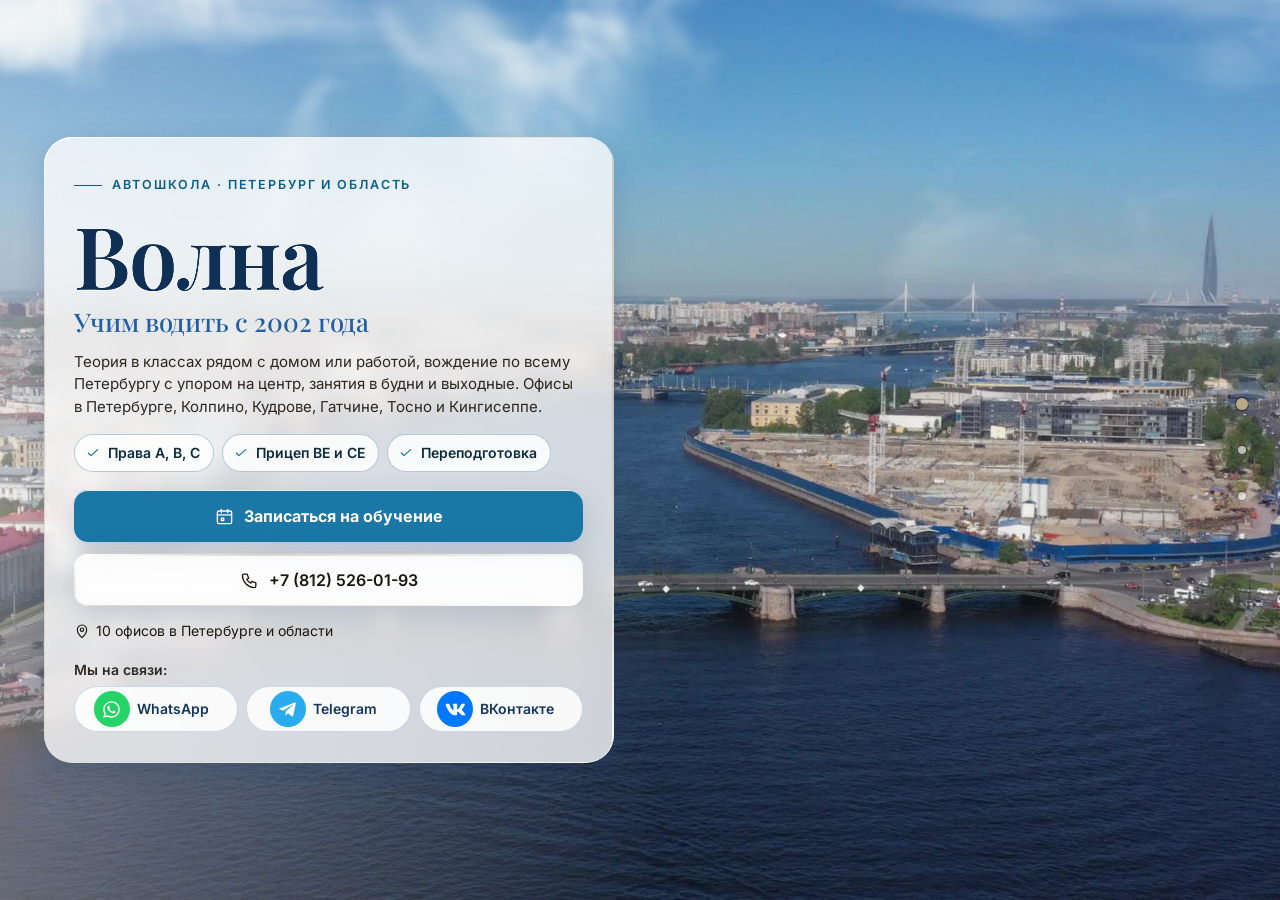
==== commit aa9fd7a3: "Яркий фон в фирменных цветах; версия для слабовидящих без живых фонов и анимаций; снимки витрины обн" ====
--- a/index.html
+++ b/index.html
@@ -604,7 +604,7 @@
 <link rel="stylesheet" href="css/etalon.css?v=20261112f">
 <link rel="stylesheet" href="css/title-b.css?v=20261112f">
 <link rel="stylesheet" href="css/nevo.css?v=20261112f">
-<link rel="stylesheet" href="css/volna.css?v=1">
+<link rel="stylesheet" href="css/volna.css?v=2">
 <script type="application/ld+json">{"@context": "https://schema.org", "@type": "DrivingSchool", "name": "Автошкола «Волна»", "legalName": "ООО «ВОЛНА»", "foundingDate": "2002", "telephone": ["+7 (812) 526-01-93", "+7 (901) 316-59-13"], "email": "9720538@mail.ru", "sameAs": ["https://vk.com/autovolna", "https://t.me/avto_volna"], "address": {"@type": "PostalAddress", "streetAddress": "Павловская ул., д. 42, лит. А", "addressLocality": "Колпино, Санкт-Петербург", "postalCode": "196650", "addressCountry": "RU"}, "openingHoursSpecification": [{"@type": "OpeningHoursSpecification", "dayOfWeek": ["Monday", "Tuesday", "Wednesday", "Thursday", "Friday"], "opens": "10:00", "closes": "19:00"}, {"@type": "OpeningHoursSpecification", "dayOfWeek": "Saturday", "opens": "10:00", "closes": "17:00"}], "department": [{"@type": "DrivingSchool", "name": "Автошкола «Волна» — Санкт-Петербург, пр. Ударников, д. 49, корп. 1, 2 этаж", "telephone": "+7 (812) 526-01-93", "address": {"@type": "PostalAddress", "streetAddress": "пр. Ударников, д. 49, корп. 1, 2 этаж", "addressLocality": "Санкт-Петербург", "addressCountry": "RU"}, "geo": {"@type": "GeoCoordinates", "latitude": 59.955597, "longitude": 30.491489}}, {"@type": "DrivingSchool", "name": "Автошкола «Волна» — Санкт-Петербург, Шлиссельбургский пр., д. 3, БЦ «Эврика», 2 этаж, оф. 93", "telephone": "+7 (812) 526-01-93", "address": {"@type": "PostalAddress", "streetAddress": "Шлиссельбургский пр., д. 3, БЦ «Эврика», 2 этаж, оф. 93", "addressLocality": "Санкт-Петербург", "addressCountry": "RU"}, "geo": {"@type": "GeoCoordinates", "latitude": 59.841089, "longitude": 30.488947}}, {"@type": "DrivingSchool", "name": "Автошкола «Волна» — Санкт-Петербург, Юнтоловский пр., д. 45, корп. 2", "telephone": "+7 (812) 526-01-93", "address": {"@type": "PostalAddress", "streetAddress": "Юнтоловский пр., д. 45, корп. 2", "addressLocality": "Санкт-Петербург", "addressCountry": "RU"}, "geo": {"@type": "GeoCoordinates", "latitude": 60.031117, "longitude": 30.139214}}, {"@type": "DrivingSchool", "name": "Автошкола «Волна» — Колпино, Октябрьская ул., д. 17/3 (у вокзала)", "telephone": "+7 (812) 526-01-93", "address": {"@type": "PostalAddress", "streetAddress": "Октябрьская ул., д. 17/3 (у вокзала)", "addressLocality": "Колпино", "addressCountry": "RU"}, "geo": {"@type": "GeoCoordinates", "latitude": 59.748641, "longitude": 30.613103}}, {"@type": "DrivingSchool", "name": "Автошкола «Волна» — Колпино, Павловская ул., д. 42", "telephone": "+7 (812) 526-01-93", "address": {"@type": "PostalAddress", "streetAddress": "Павловская ул., д. 42", "addressLocality": "Колпино", "addressCountry": "RU"}, "geo": {"@type": "GeoCoordinates", "latitude": 59.747865, "longitude": 30.575823}}, {"@type": "DrivingSchool", "name": "Автошкола «Волна» — Колпино, Тверская ул., д. 36/9, пом. 10, 2 этаж", "telephone": "+7 (812) 526-01-93", "address": {"@type": "PostalAddress", "streetAddress": "Тверская ул., д. 36/9, пом. 10, 2 этаж", "addressLocality": "Колпино", "addressCountry": "RU"}, "geo": {"@type": "GeoCoordinates", "latitude": 59.740525, "longitude": 30.611333}}, {"@type": "DrivingSchool", "name": "Автошкола «Волна» — Ленинградская область, Кудрово, Областная ул., д. 9, корп. 1", "telephone": "+7 (812) 526-01-93", "address": {"@type": "PostalAddress", "streetAddress": "Кудрово, Областная ул., д. 9, корп. 1", "addressLocality": "Кудрово", "addressCountry": "RU"}, "geo": {"@type": "GeoCoordinates", "latitude": 59.918381, "longitude": 30.514333}}, {"@type": "DrivingSchool", "name": "Автошкола «Волна» — Ленинградская область, Гатчина, Рощинская ул., д. 9, корп. 2, 2 этаж", "telephone": "+7 (812) 526-01-93", "address": {"@type": "PostalAddress", "streetAddress": "Гатчина, Рощинская ул., д. 9, корп. 2, 2 этаж", "addressLocality": "Гатчина", "addressCountry": "RU"}, "geo": {"@type": "GeoCoordinates", "latitude": 59.575915, "longitude": 30.135959}}, {"@type": "DrivingSchool", "name": "Автошкола «Волна» — Ленинградская область, Тосно, пр. Ленина, д. 75А", "telephone": "+7 (812) 526-01-93", "address": {"@type": "PostalAddress", "streetAddress": "Тосно, пр. Ленина, д. 75А", "addressLocality": "Тосно", "addressCountry": "RU"}, "geo": {"@type": "GeoCoordinates", "latitude": 59.536946, "longitude": 30.883558}}, {"@type": "DrivingSchool", "name": "Автошкола «Волна» — Ленинградская область, Кингисепп, ул. Большая Советская, д. 41", "telephone": "+7 (812) 526-01-93", "address": {"@type": "PostalAddress", "streetAddress": "Кингисепп, ул. Большая Советская, д. 41", "addressLocality": "Кингисепп", "addressCountry": "RU"}, "geo": {"@type": "GeoCoordinates", "latitude": 59.381065, "longitude": 28.611926}}], "hasOfferCatalog": {"@type": "OfferCatalog", "name": "Обучение вождению", "itemListElement": [{"@type": "Offer", "itemOffered": {"@type": "Course", "name": "Категория B — легковые автомобили (от)"}, "price": "60000", "priceCurrency": "RUB"}, {"@type": "Offer", "itemOffered": {"@type": "Course", "name": "Категория BE — легковые с прицепом"}, "price": "45000", "priceCurrency": "RUB"}, {"@type": "Offer", "itemOffered": {"@type": "Course", "name": "Категория CE — грузовые с прицепом"}, "price": "45000", "priceCurrency": "RUB"}, {"@type": "Offer", "itemOffered": {"@type": "Course", "name": "Переподготовка с B на C"}, "price": "45000", "priceCurrency": "RUB"}, {"@type": "Offer", "itemOffered": {"@type": "Course", "name": "Переподготовка с B на D"}, "price": "45000", "priceCurrency": "RUB"}]}}</script>
 </head>
 <body data-sec="0">
--- a/css/volna.css
+++ b/css/volna.css
@@ -173,3 +173,23 @@
   .vl-contacts .map-actions .btn{padding:10px 8px;font-size:14px;min-height:0}
   .vl-more{font-size:12.5px}
 }
+/* яркий фон: фирменные синий и золотой насыщеннее и контрастнее (Сергей 12.11) */
+.nk-sec .sec-bg{background:radial-gradient(circle at 88% 10%,rgba(255,196,84,.8),rgba(255,196,84,0) 36%),radial-gradient(circle at 6% 94%,rgba(0,214,255,.6),rgba(0,214,255,0) 42%),linear-gradient(150deg,#3cb9f6 0%,#1592d8 46%,#0a5c9e 100%)}
+html[data-theme="dark"] .nk-sec .sec-bg{background:radial-gradient(circle at 88% 10%,rgba(239,176,82,.4),rgba(239,176,82,0) 38%),linear-gradient(150deg,#0c4c7c 0%,#08365c 55%,#06203a 100%)}
+.vl-road,.vl-scheme{opacity:.95}
+.vlr-band{fill:rgba(6,40,72,.3)}
+.vlr-edge,.vlr-dash{stroke:rgba(255,255,255,.92)}
+.vlr-body{fill:#ffc454}.vlr-body2{fill:#fff}.vlr-body3{fill:#0b3a5e}
+.vls-sea{fill:rgba(255,255,255,.18)}
+.vls-river{stroke:rgba(255,255,255,.4)}
+.vls-wave{stroke:rgba(255,255,255,.85)}
+.vls-route{stroke:rgba(255,255,255,.8)}
+.vls-pt{fill:#ffc454;stroke:#0a5c9e}
+.vls-hub{fill:#fff;stroke:#0a5c9e}
+.vls-ring{stroke:#fff}
+.vls-dot{fill:#ffe08a}
+.vls-lbl{fill:rgba(255,255,255,.95);font-weight:700}
+html[data-theme="dark"] .vls-lbl{fill:rgba(255,255,255,.8)}
+/* версия для слабовидящих: без живых фонов и анимаций */
+html[data-hc="1"] .a4bg{display:none!important}
+html[data-hc="1"] *{animation:none!important;transition:none!important}
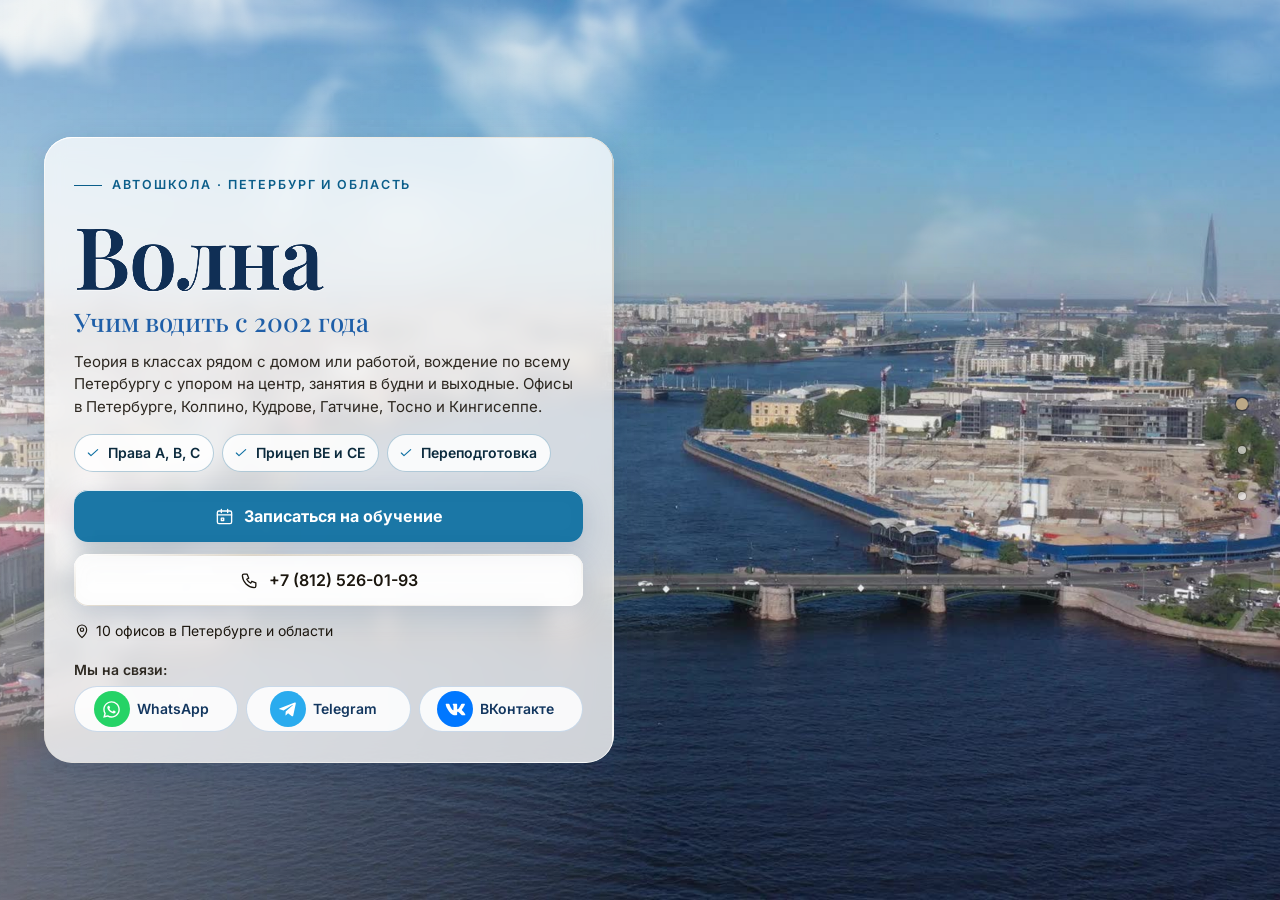
==== commit 77baaaee: "Текст не выходит за плашки: название первого экрана подгоняется под плашку, витрина показывает экран" ====
--- a/index.html
+++ b/index.html
@@ -1874,6 +1874,7 @@
 <script src="js/clouds.js" defer></script>
 <script src="js/gulls.js" defer></script>
 <script src="js/title-b.js" defer></script>
+<script src="js/fit-title.js" defer></script>
 <script src="js/diag.js?v=1"></script>
 </body>
 </html>
--- a/css/volna.css
+++ b/css/volna.css
@@ -193,3 +193,8 @@
 /* версия для слабовидящих: без живых фонов и анимаций */
 html[data-hc="1"] .a4bg{display:none!important}
 html[data-hc="1"] *{animation:none!important;transition:none!important}
+/* текст не выходит за плашки (Сергей 13.11): строка программы переносит цену вниз, а не распирает карточку */
+@media (max-width:767px){.vl-progs,.vl-contacts{grid-template-columns:minmax(0,1fr)}}
+.vl-pl li{display:flex;flex-wrap:wrap;align-items:center;column-gap:10px;row-gap:2px}
+.vl-pl li>span:not(.vl-cat){flex:1 1 7em;min-width:0;overflow-wrap:break-word}
+.vl-pl li b{margin-left:auto}
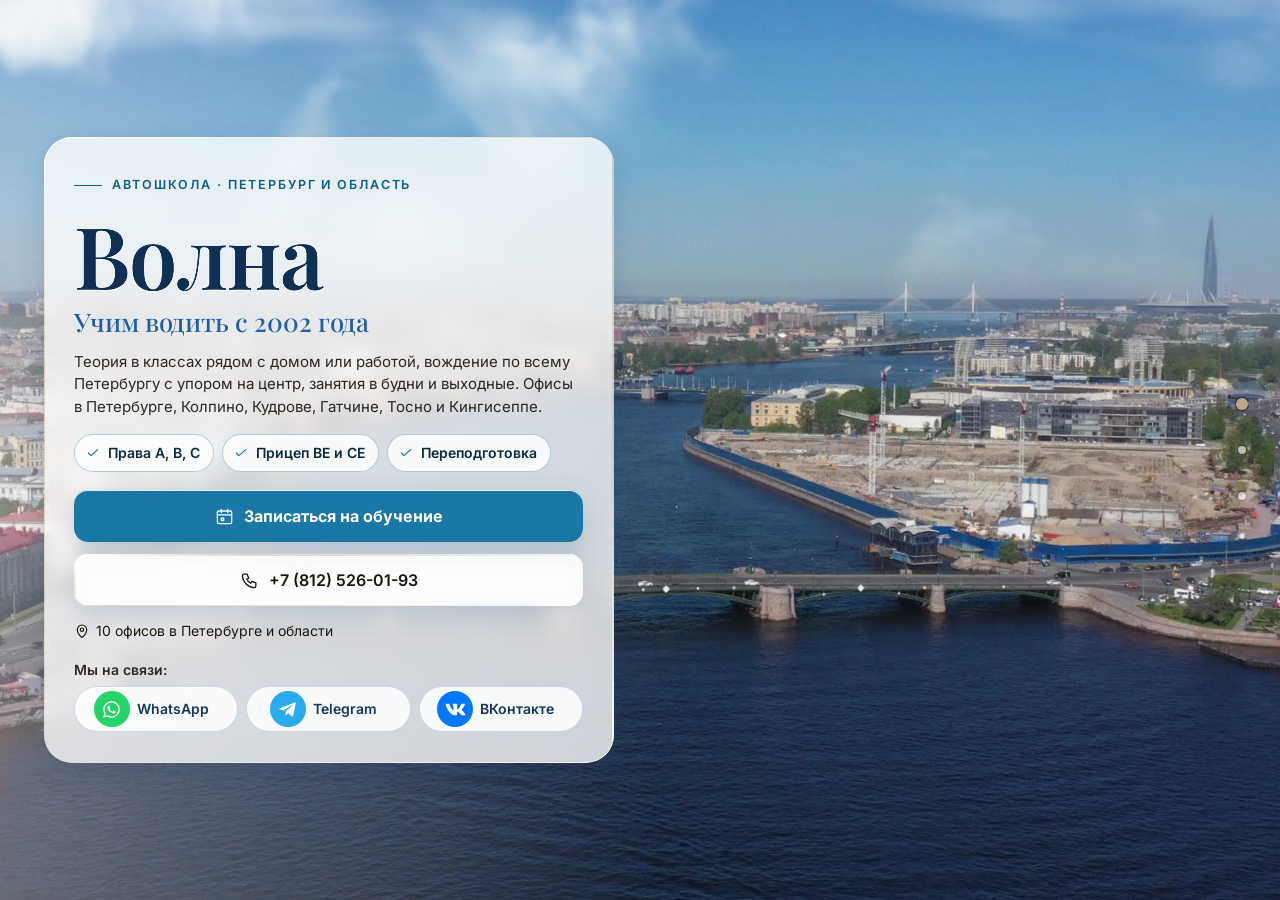
==== commit 30335ecd: "Карта на телефоне: своя картинка из OpenStreetMap с метками, по нажатию — Яндекс Карты; живая карта " ====
--- a/index.html
+++ b/index.html
@@ -761,7 +761,7 @@
         <div class="contacts nk-contacts vl-contacts">
           <div class="cbox vl-offs rv"><details class="vl-grp" open><summary><svg class="ico"><use href="#ico-pin"/></svg>Санкт-Петербург<small>3 офиса</small></summary><ul class="vl-ol"><li><a class="addr-link" href="https://yandex.ru/maps/?ll=30.491489,59.955597&z=16&pt=30.491489,59.955597" target="_blank" rel="noopener">пр. Ударников, д. 49, корп. 1, 2 этаж</a><span class="addr-note"><span class="nw">Пн–Пт 11:00–19:00</span></span></li><li><a class="addr-link" href="https://yandex.ru/maps/?ll=30.488947,59.841089&z=16&pt=30.488947,59.841089" target="_blank" rel="noopener">Шлиссельбургский пр., д. 3, БЦ «Эврика», 2 этаж, оф. 93</a><span class="addr-note"><span class="nw">Пн, Вт, Чт 11:00–17:00</span></span></li><li><a class="addr-link" href="https://yandex.ru/maps/?ll=30.139214,60.031117&z=16&pt=30.139214,60.031117" target="_blank" rel="noopener">Юнтоловский пр., д. 45, корп. 2</a><span class="addr-note">часы уточняйте по телефону</span></li></ul></details><details class="vl-grp"><summary><svg class="ico"><use href="#ico-pin"/></svg>Колпино<small>3 офиса</small></summary><ul class="vl-ol"><li><a class="addr-link" href="https://yandex.ru/maps/?ll=30.613103,59.748641&z=16&pt=30.613103,59.748641" target="_blank" rel="noopener">Октябрьская ул., д. 17/3 (у вокзала)</a><span class="addr-note"><span class="nw">Пн–Пт 11:00–17:00</span></span></li><li><a class="addr-link" href="https://yandex.ru/maps/?ll=30.575823,59.747865&z=16&pt=30.575823,59.747865" target="_blank" rel="noopener">Павловская ул., д. 42</a><span class="addr-note">часы уточняйте по телефону</span></li><li><a class="addr-link" href="https://yandex.ru/maps/?ll=30.611333,59.740525&z=16&pt=30.611333,59.740525" target="_blank" rel="noopener">Тверская ул., д. 36/9, пом. 10, 2 этаж</a><span class="addr-note"><span class="nw">Пн, Ср, Пт 11:00–14:00 · Вт, Чт 15:00–20:00</span></span></li></ul></details><details class="vl-grp"><summary><svg class="ico"><use href="#ico-pin"/></svg>Ленинградская область<small>4 офиса</small></summary><ul class="vl-ol"><li><a class="addr-link" href="https://yandex.ru/maps/?ll=30.514333,59.918381&z=16&pt=30.514333,59.918381" target="_blank" rel="noopener">Кудрово, Областная ул., д. 9, корп. 1</a><span class="addr-note"><span class="nw">Пн–Пт 11:00–17:00</span></span></li><li><a class="addr-link" href="https://yandex.ru/maps/?ll=30.135959,59.575915&z=16&pt=30.135959,59.575915" target="_blank" rel="noopener">Гатчина, Рощинская ул., д. 9, корп. 2, 2 этаж</a><span class="addr-note"><span class="nw">Пн–Пт 11:00–17:00</span></span></li><li><a class="addr-link" href="https://yandex.ru/maps/?ll=30.883558,59.536946&z=16&pt=30.883558,59.536946" target="_blank" rel="noopener">Тосно, пр. Ленина, д. 75А</a><span class="addr-note">часы уточняйте по телефону</span></li><li><a class="addr-link" href="https://yandex.ru/maps/?ll=28.611926,59.381065&z=16&pt=28.611926,59.381065" target="_blank" rel="noopener">Кингисепп, ул. Большая Советская, д. 41</a><span class="addr-note"><span class="nw">Пн–Пт 11:00–17:00</span></span></li></ul></details><p class="vl-more">Учебный класс в Зеленогорске — Вокзальная ул., д. 9А; занятия в Сланцах — адрес уточняйте по телефону.</p></div>
           <div class="cbox mapbox rv" style="--i:3">
-            <div class="map"><iframe data-src="https://yandex.ru/map-widget/v1/?ll=29.75,59.75&z=7&pt=30.491489,59.955597,pm2blm1~30.488947,59.841089,pm2blm2~30.139214,60.031117,pm2blm3~30.613103,59.748641,pm2blm4~30.575823,59.747865,pm2blm5~30.611333,59.740525,pm2blm6~30.514333,59.918381,pm2blm7~30.135959,59.575915,pm2blm8~30.883558,59.536946,pm2blm9~28.611926,59.381065,pm2blm10" title="Карта: офисы автошколы «Волна»" allowfullscreen></iframe></div>
+            <a class="map-static" href="https://yandex.ru/maps/?ll=29.75,59.75&z=7&pt=30.491489,59.955597,pm2blm1~30.488947,59.841089,pm2blm2~30.139214,60.031117,pm2blm3~30.613103,59.748641,pm2blm4~30.575823,59.747865,pm2blm5~30.611333,59.740525,pm2blm6~30.514333,59.918381,pm2blm7~30.135959,59.575915,pm2blm8~30.883558,59.536946,pm2blm9~28.611926,59.381065,pm2blm10" target="_blank" rel="noopener" aria-label="Открыть карту в Яндекс Картах"><img src="img/map-static.webp" width="720" height="300" alt="Карта: адреса автошколы" loading="lazy" decoding="async"><span class="map-osm">© OpenStreetMap</span></a><div class="map"><iframe data-src="https://yandex.ru/map-widget/v1/?ll=29.75,59.75&z=7&pt=30.491489,59.955597,pm2blm1~30.488947,59.841089,pm2blm2~30.139214,60.031117,pm2blm3~30.613103,59.748641,pm2blm4~30.575823,59.747865,pm2blm5~30.611333,59.740525,pm2blm6~30.514333,59.918381,pm2blm7~30.135959,59.575915,pm2blm8~30.883558,59.536946,pm2blm9~28.611926,59.381065,pm2blm10" title="Карта: офисы автошколы «Волна»" allowfullscreen></iframe></div>
             <p class="vl-tel"><svg class="ico"><use href="#ico-phone"/></svg><a class="tel" href="tel:+78125260193">+7 (812) 526-01-93</a><span class="addr-note"><span class="nw">Пн–Пт 10:00–19:00</span> · <span class="nw">Сб 10:00–17:00</span></span><span class="addr-note">Руководитель: <a class="tel" href="tel:+79013165913"><span class="nw">+7 (901) 316-59-13</span></a></span></p>
             <p class="a4-mail"><svg class="ico"><use href="#ico-mail"/></svg><a class="mail" href="mailto:9720538@mail.ru">9720538@mail.ru</a> · <a href="https://vk.com/autovolna" target="_blank" rel="noopener">ВКонтакте</a> · <a href="https://t.me/avto_volna" target="_blank" rel="noopener">Telegram</a></p>
             <div class="map-actions"><button class="btn btn-ghost" type="button" data-modal="wayModal"><svg class="ico"><use href="#ico-metro"/></svg><span>Как добраться</span></button>
--- a/css/nevo.css
+++ b/css/nevo.css
@@ -730,3 +730,14 @@
   .soc{justify-content:center;padding:4px 14px 4px 4px;min-width:0}
   .soc .soc-n{white-space:nowrap}
 }
+
+/* картинка-карта на телефоне (Сергей 13.11): своя картинка из OpenStreetMap с метками, по нажатию — Яндекс Карты; живая карта — только на компьютере */
+.map-static{display:none}
+@media (max-width:767px){
+  #contacts .mapbox .map-static{display:block;position:relative;margin:0 0 8px;border-radius:12px;overflow:hidden;line-height:0;border:1px solid var(--line2,rgba(22,60,110,.16))}
+  #contacts .mapbox .map-static img{display:block;width:100%;height:auto;aspect-ratio:12/5;object-fit:cover}
+  #contacts .mapbox .map-static .map-osm{position:absolute;right:4px;bottom:3px;padding:1px 4px;border-radius:4px;font-size:9px;line-height:1.3;color:#333;background:rgba(255,255,255,.85)}
+  html[data-theme="dark"] #contacts .mapbox .map-static img{filter:brightness(.88)}
+}
+@media (max-width:767px) and (max-height:760px){#contacts .mapbox .map-static{width:fit-content;max-width:100%;margin-left:auto;margin-right:auto}#contacts .mapbox .map-static img{width:auto;max-width:100%;height:110px}}
+@media (max-width:767px) and (max-height:680px){#contacts .mapbox .map-static img{height:84px}}
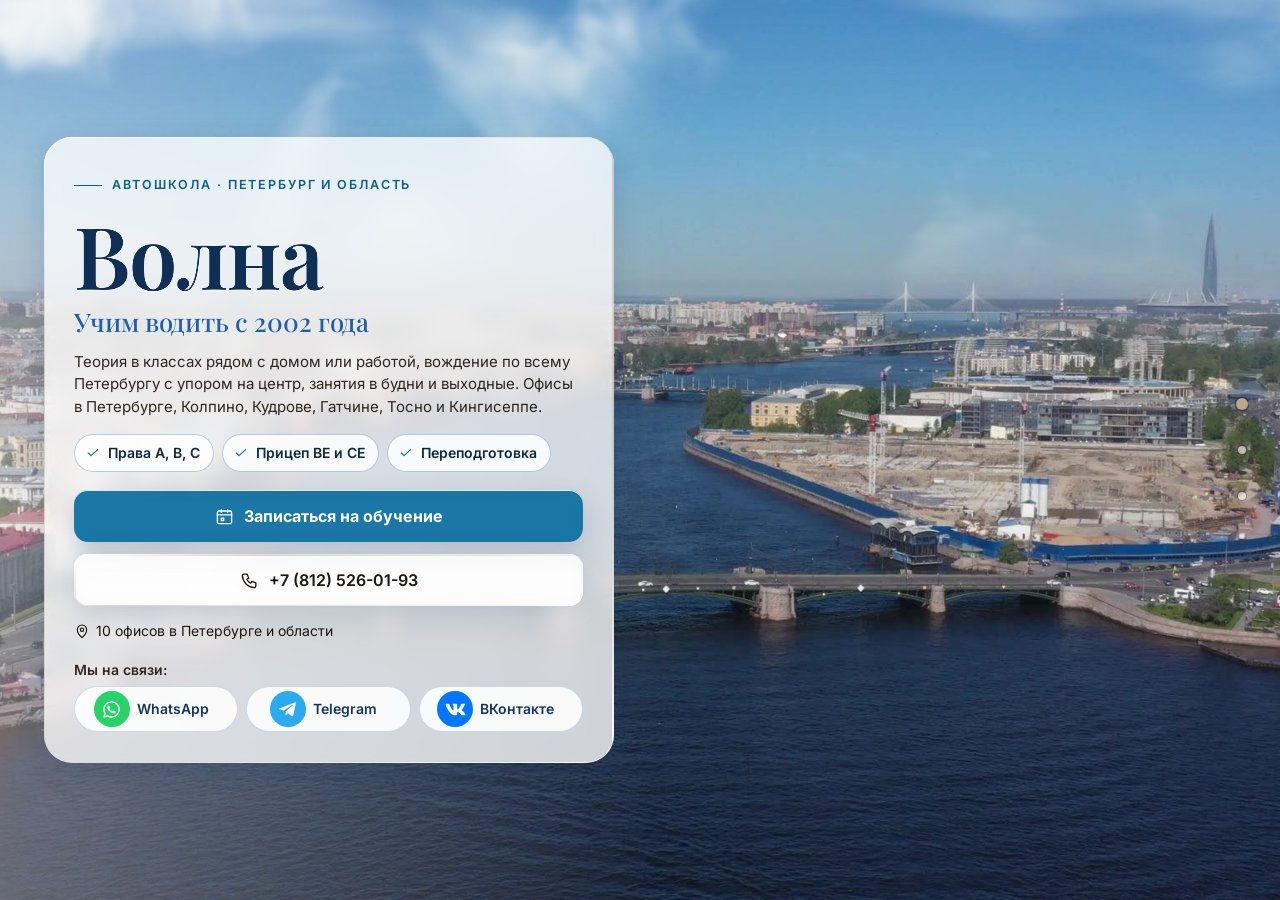
==== commit eb1b6ca4: "Счётчик заходов без cookies и без IP" ====
--- a/index.html
+++ b/index.html
@@ -1876,5 +1876,7 @@
 <script src="js/title-b.js" defer></script>
 <script src="js/fit-title.js" defer></script>
 <script src="js/diag.js?v=1"></script>
+<!-- visits-counter: заход на сайт школы; без cookies и хранилища, IP не сохраняется; ?k=1 — наш просмотр -->
+<script>(function(){try{var q=location.search,s=(location.pathname.split('/')[1]||'').toLowerCase();if(!s)return;var n=0,done=false,iv=setInterval(function(){if(done)return;if(document.visibilityState==='visible')n++;if(n<3)return;done=true;clearInterval(iv);var u='https://rinazolotareva.ru/vseti-api/avto-hit?s='+encodeURIComponent(s)+'&k='+(/[?&]k=1\b/.test(q)?1:0)+'&w='+(navigator.webdriver?1:0)+'&m='+(/Mobi|Android|iPhone|iPad/i.test(navigator.userAgent)?1:0);if(!(navigator.sendBeacon&&navigator.sendBeacon(u)))new Image().src=u;},1000);}catch(e){}})();</script>
 </body>
 </html>
